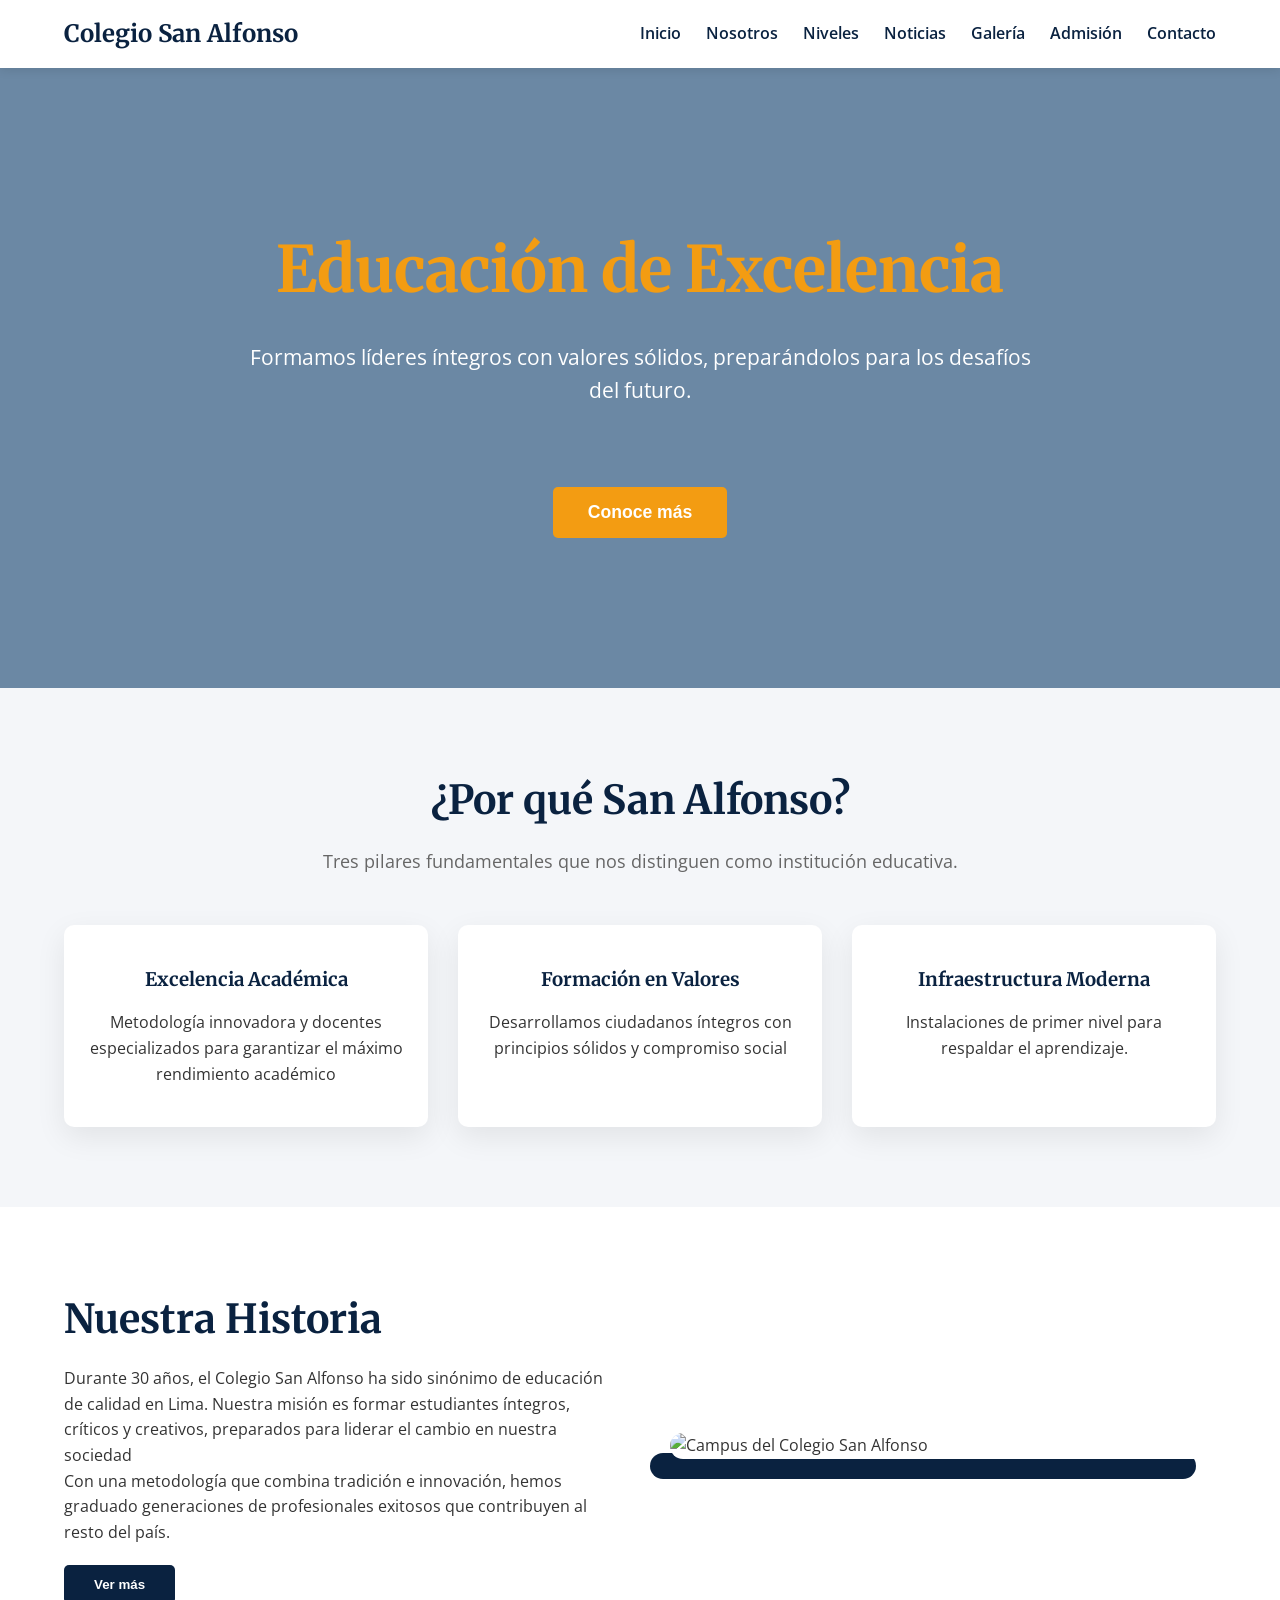
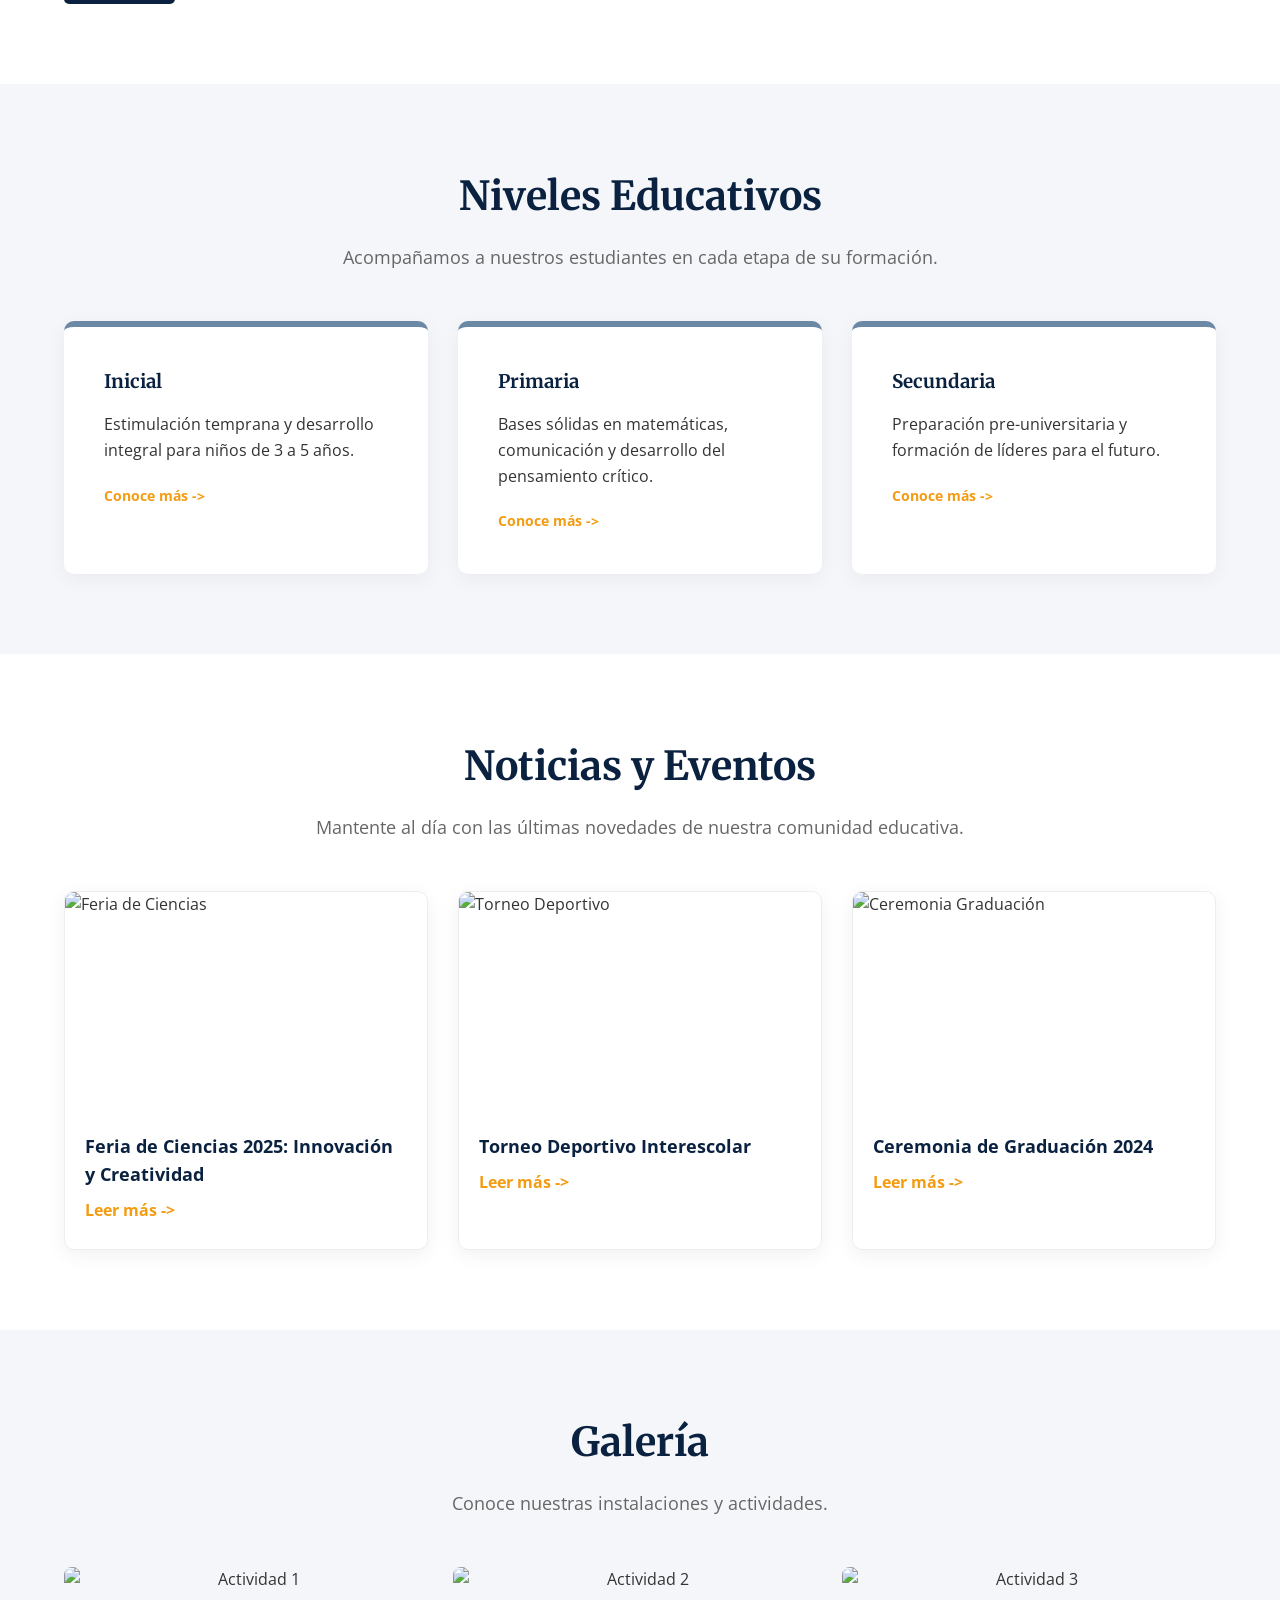
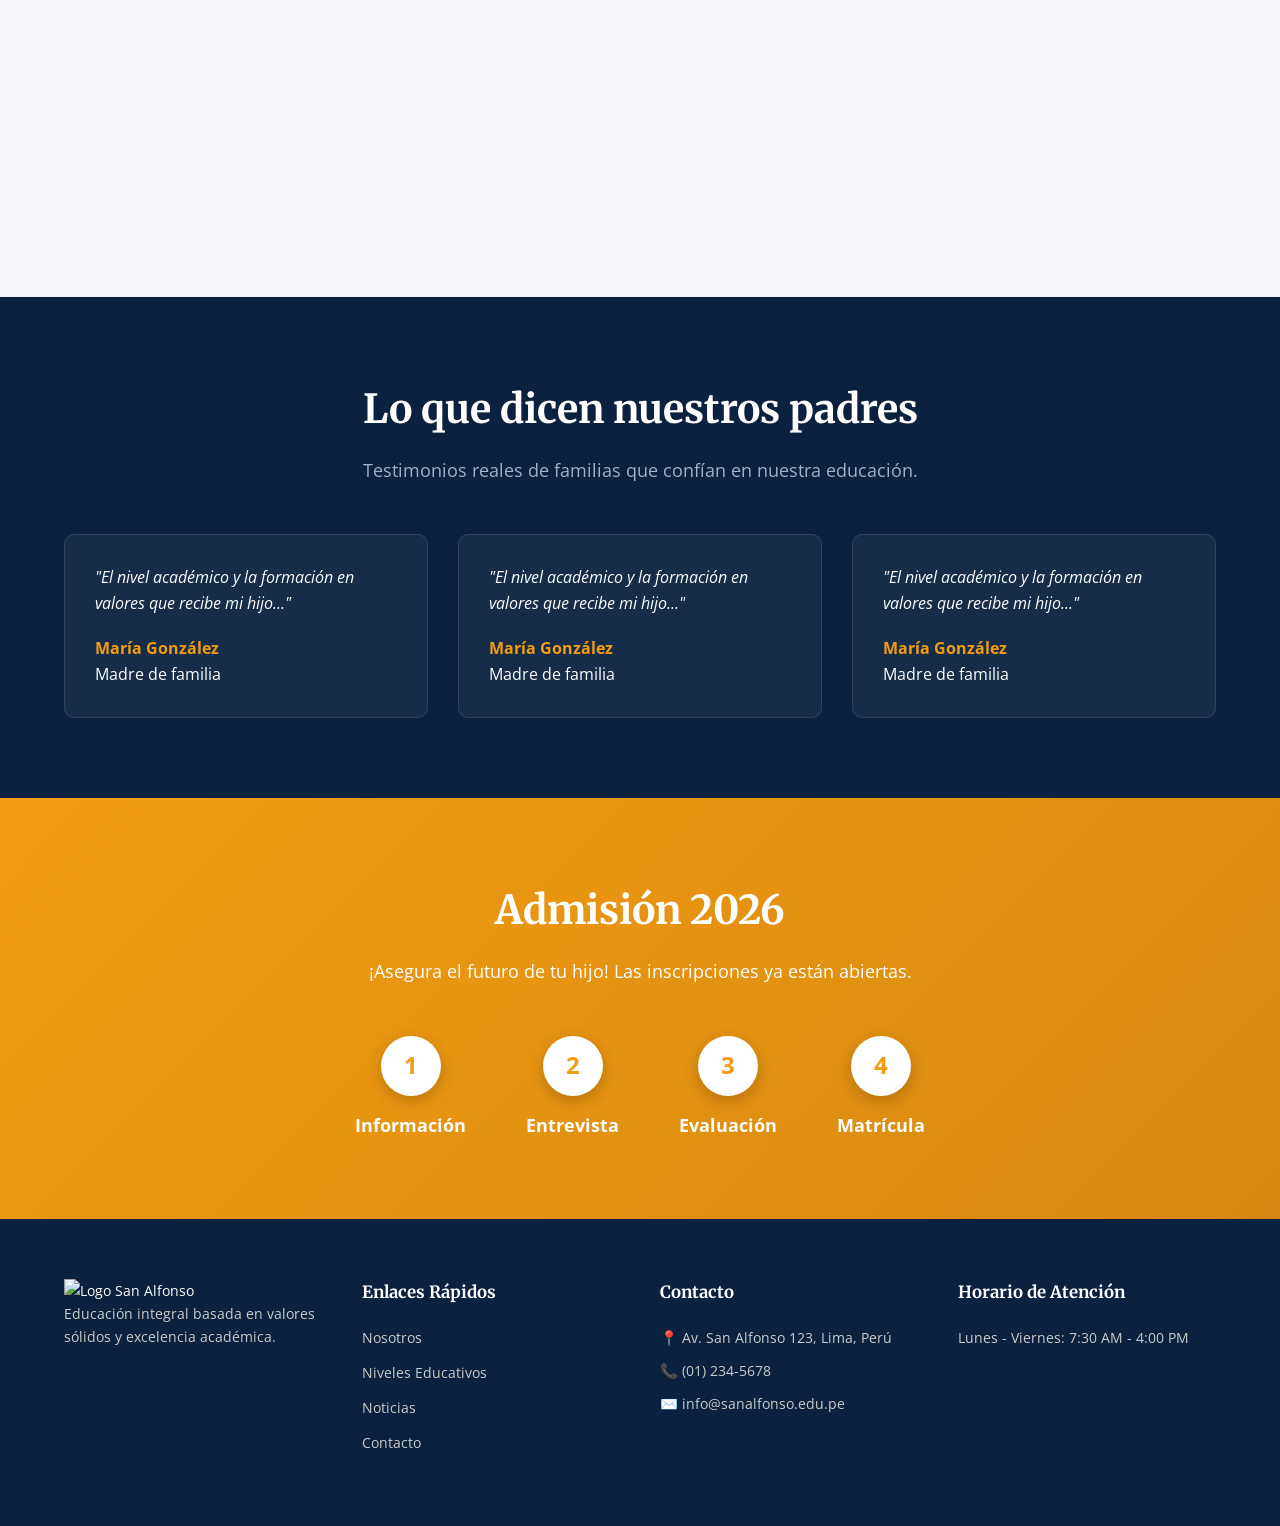
==== inicio.html @ 103e8e29 "Estilos en el inicio Se agregaron los estilos a la página principal" ====
<!DOCTYPE html>
<html lang="es">

<head>
    <meta charset="UTF-8">
    <meta name="viewport" content="width=device-width, initial-scale=1.0">
    <title>Colegio San Alfonso</title>
    <link rel="stylesheet" href="css/style.css">
    <link rel="stylesheet" href="inicio.css">
</head>

<body>

    <div id="header-container"></div>

    <main>

        <section id="inicio">
            <h1>Educación de Excelencia</h1>
            <p>Formamos líderes íntegros con valores sólidos, preparándolos para los desafíos del futuro.</p>
            <button>Conoce más</button>
        </section>

        <section id="por-que">
            <h2>¿Por qué San Alfonso?</h2>
            <p>Tres pilares fundamentales que nos distinguen como institución educativa.</p>

            <div class="contenedor-pilares">
                <article>
                    <h3>Excelencia Académica</h3>
                    <p>Metodología innovadora y docentes especializados para garantizar el máximo rendimiento académico</p>
                </article>
                <article>
                    <h3>Formación en Valores</h3>
                    <p>Desarrollamos ciudadanos íntegros con principios sólidos y compromiso social</p>
                </article>
                <article>
                    <h3>Infraestructura Moderna</h3>
                    <p>Instalaciones de primer nivel para respaldar el aprendizaje.</p>
                </article>
            </div>
        </section>

        <section id="nosotros">
            <div>
                <h2>Nuestra Historia</h2>
                <p>Durante 30 años, el Colegio San Alfonso ha sido sinónimo de educación de calidad en Lima.
                    Nuestra misión es formar estudiantes íntegros, críticos y creativos, preparados para liderar
                    el cambio en nuestra sociedad</p>
                <p>Con una metodología que combina tradición e innovación, hemos graduado generaciones de profesionales
                    exitosos que contribuyen al resto del país.</p>
                <button>Ver más</button>
            </div>
            <div>
                <img src="assets/images/campus.jpg" alt="Campus del Colegio San Alfonso">
            </div>
        </section>

        <section id="niveles">
            <h2>Niveles Educativos</h2>
            <p>Acompañamos a nuestros estudiantes en cada etapa de su formación.</p>

            <div class="contenedor-niveles">
                <article>
                    <h3>Inicial</h3>
                    <p>Estimulación temprana y desarrollo integral para niños de 3 a 5 años.</p>
                    <a href="pages/niveles/inicial/inicial.html">Conoce más -></a>
                </article>
                <article>
                    <h3>Primaria</h3>
                    <p>Bases sólidas en matemáticas, comunicación y desarrollo del pensamiento crítico.</p>
                    <a href="pages/niveles/primaria/primaria.html">Conoce más -></a>
                </article>
                <article>
                    <h3>Secundaria</h3>
                    <p>Preparación pre-universitaria y formación de líderes para el futuro.</p>
                    <a href="pages/niveles/secundaria/secundaria.html">Conoce más -></a>
                </article>
            </div>
        </section>

        <section id="noticias">
            <h2>Noticias y Eventos</h2>
            <p>Mantente al día con las últimas novedades de nuestra comunidad educativa.</p>

            <div class="contenedor-noticias">
                <article>
                    <img src="assets/images/noticia1.jpg" alt="Feria de Ciencias">
                    <h3>Feria de Ciencias 2025: Innovación y Creatividad</h3>
                    <a href="#">Leer más -></a>
                </article>
                <article>
                    <img src="assets/images/noticia2.jpg" alt="Torneo Deportivo">
                    <h3>Torneo Deportivo Interescolar</h3>
                    <a href="#">Leer más -></a>
                </article>
                <article>
                    <img src="assets/images/noticia3.jpg" alt="Ceremonia Graduación">
                    <h3>Ceremonia de Graduación 2024</h3>
                    <a href="#">Leer más -></a>
                </article>
            </div>
        </section>

        <section id="galeria">
            <h2>Galería</h2>
            <p>Conoce nuestras instalaciones y actividades.</p>
            <div class="grid-galeria">
                <img src="assets/images/galeria1.jpg" alt="Actividad 1">
                <img src="assets/images/galeria2.jpg" alt="Actividad 2">
                <img src="assets/images/galeria3.jpg" alt="Actividad 3">
            </div>
        </section>

        <section id="testimonios">
            <h2>Lo que dicen nuestros padres</h2>
            <p>Testimonios reales de familias que confían en nuestra educación.</p>

            <div class="contenedor-testimonios">
                <article>
                    <p>"El nivel académico y la formación en valores que recibe mi hijo..."</p>
                    <h4>María González</h4>
                    <span>Madre de familia</span>
                </article>
                <article>
                    <p>"El nivel académico y la formación en valores que recibe mi hijo..."</p>
                    <h4>María González</h4>
                    <span>Madre de familia</span>
                </article>
                <article>
                    <p>"El nivel académico y la formación en valores que recibe mi hijo..."</p>
                    <h4>María González</h4>
                    <span>Madre de familia</span>
                </article>
            </div>
        </section>

        <section id="admision">
            <h2>Admisión 2026</h2>
            <p>¡Asegura el futuro de tu hijo! Las inscripciones ya están abiertas.</p>
            <ol>
                <li>Información</li>
                <li>Entrevista</li>
                <li>Evaluación</li>
                <li>Matrícula</li>
            </ol>
        </section>

    </main>

    <div id="footer-container"></div>

    <script src="js/header-footer.js"></script>

</body>

</html>
---- css/style.css ----
@import url('https://fonts.googleapis.com/css2?family=Merriweather:wght@700&family=Open+Sans:wght@400;600&display=swap');
/*variables*/
:root {
    --primary-blue: #0A2240;
    --hero-blue: #6B88A4;
    --accent-gold: #F39C12;
    --bg-light: #F4F6F9;
    --text-dark: #333333;
    --text-light: #FFFFFF;
    
    --font-heading: 'Merriweather', serif; 
    --font-body: 'Open Sans', sans-serif;
}
* {
    margin: 0;
    padding: 0;
    box-sizing: border-box;
}

body {
    font-family: var(--font-body);
    color: var(--text-dark);
    background-color: var(--bg-light);
    line-height: 1.6;
}

a {
    text-decoration: none;
    color: inherit;
}

ul {
    list-style: none;
}

img {
    max-width: 100%;
    height: auto;
    display: block;
}

/*Header*/
header {
    background: var(--text-light);
    box-shadow: 0 2px 10px rgba(0,0,0,0.1);
    position: sticky;
    top: 0;
    z-index: 1000;
    display: flex;
    justify-content: space-between;
    align-items: center;
    padding: 15px 5%;
}

header strong {
    font-size: 1.5rem;
    color: var(--primary-blue);
    font-family: var(--font-heading);
}

nav ul {
    display: flex;
    gap: 25px;
    align-items: center;
}

nav a {
    font-weight: 600;
    color: var(--primary-blue);
    transition: color 0.3s ease;
}

nav a:hover {
    color: var(--accent-gold);
}

/*Menú niveles*/
nav li {
    position: relative;
}

#submenu-niveles {
    position: absolute;
    top: 100%;
    left: 0;
    background: var(--text-light);
    box-shadow: 0 5px 15px rgba(0,0,0,0.1);
    min-width: 160px;
    border-radius: 5px;
    padding: 10px 0;
    margin-top: 10px;
    flex-direction: column;
    gap: 0;
}

#submenu-niveles a {
    padding: 10px 20px;
    display: block;
    font-weight: 400;
}

#submenu-niveles a:hover {
    background-color: var(--bg-light);
    color: var(--accent-gold);
}

/*Footer*/
footer {
    background-color: var(--primary-blue);
    color: var(--text-light);
    padding: 60px 5%;
    display: grid;
    grid-template-columns: repeat(auto-fit, minmax(200px, 1fr));
    gap: 40px;
    font-size: 0.9rem;
}

footer h3 {
    font-family: var(--font-heading);
    margin-bottom: 20px;
    color: var(--text-light);
}

footer ul li {
    margin-bottom: 12px;
}

footer a {
    color: #ccc;
    transition: color 0.3s;
}

footer a:hover {
    color: var(--accent-gold);
}

footer p {
    color: #ccc;
    margin-bottom: 10px;
}
---- inicio.css ----
/*Estilos generales*/
section {
    padding: 80px 5%;
    text-align: center;
}

section h2 {
    font-family: var(--font-heading);
    color: var(--primary-blue);
    font-size: 2.5rem;
    margin-bottom: 15px;
}

section > p {
    font-size: 1.1rem;
    color: #666;
    margin-bottom: 50px;
    max-width: 800px;
    margin-left: auto;
    margin-right: auto;
}

/*Inicio*/
#inicio {
    background-color: var(--hero-blue);
    color: var(--text-light);
    padding: 150px 5%;
}

#inicio h1 {
    font-family: var(--font-heading);
    font-size: 4rem;
    color: var(--accent-gold);
    margin-bottom: 20px;
}

#inicio p {
    color: var(--text-light);
    font-size: 1.3rem;
}

#inicio button {
    background-color: var(--accent-gold);
    color: var(--text-light);
    border: none;
    padding: 15px 35px;
    font-size: 1.1rem;
    border-radius: 5px;
    cursor: pointer;
    font-weight: bold;
    margin-top: 30px;
    transition: background 0.3s, transform 0.2s;
}

#inicio button:hover {
    background-color: #d68910;
    transform: translateY(-2px);
}

/*Pilares*/
.contenedor-pilares {
    display: grid;
    grid-template-columns: repeat(auto-fit, minmax(280px, 1fr));
    gap: 30px;
}

.contenedor-pilares article {
    background: var(--text-light);
    padding: 40px 20px;
    border-radius: 10px;
    box-shadow: 0 10px 30px rgba(0,0,0,0.08);
}

.contenedor-pilares h3 {
    color: var(--primary-blue);
    margin-bottom: 15px;
    font-family: var(--font-heading);
}

/*Nosotros*/
#nosotros {
    display: grid;
    grid-template-columns: 1fr 1fr;
    gap: 60px;
    align-items: center;
    text-align: left;
    background-color: var(--text-light);
}

#nosotros h2 {
    text-align: left;
}

#nosotros button {
    background-color: var(--primary-blue);
    color: var(--text-light);
    border: none;
    padding: 12px 30px;
    border-radius: 5px;
    margin-top: 20px;
    cursor: pointer;
    font-weight: bold;
}


#nosotros img {
    border-radius: 20px;
    box-shadow: -20px 20px 0 var(--primary-blue);
}

/*Niveles educativos*/
.contenedor-niveles {
    display: grid;
    grid-template-columns: repeat(auto-fit, minmax(280px, 1fr));
    gap: 30px;
}

.contenedor-niveles article {
    background: var(--text-light);
    padding: 40px;
    border-radius: 10px;
    box-shadow: 0 5px 20px rgba(0,0,0,0.05);
    text-align: left;
    border-top: 6px solid var(--hero-blue);
}

.contenedor-niveles h3 {
    margin-bottom: 15px;
    color: var(--primary-blue);
    font-family: var(--font-heading);
}

.contenedor-niveles a {
    display: inline-block;
    margin-top: 20px;
    color: var(--accent-gold);
    font-weight: bold;
    font-size: 0.9rem;
}

/*Noticias*/
#noticias {
    background-color: var(--text-light);
}

.contenedor-noticias {
    display: grid;
    grid-template-columns: repeat(auto-fit, minmax(300px, 1fr));
    gap: 30px;
    text-align: left;
}

.contenedor-noticias article {
    border-radius: 10px;
    overflow: hidden;
    box-shadow: 0 5px 20px rgba(0,0,0,0.06);
    background: var(--text-light);
    border: 1px solid #eee;
}

.contenedor-noticias img {
    width: 100%;
    height: 220px;
    object-fit: cover;
}

.contenedor-noticias h3 {
    padding: 20px 20px 10px;
    color: var(--primary-blue);
    font-size: 1.1rem;
}

.contenedor-noticias a {
    padding: 0 20px 25px;
    display: inline-block;
    color: var(--accent-gold);
    font-weight: bold;
}

/*Galería*/
.grid-galeria {
    display: grid;
    grid-template-columns: repeat(3, 1fr);
    gap: 15px;
}

.grid-galeria img {
    width: 100%;
    height: 250px;
    object-fit: cover;
    border-radius: 8px;
    transition: transform 0.3s;
}

.grid-galeria img:hover {
    transform: scale(1.02);
}

/*Testimonios*/
#testimonios {
    background-color: var(--primary-blue);
    color: var(--text-light);
}

#testimonios h2 {
    color: var(--text-light);
}

#testimonios > p {
    color: #A0B2C6;
}

.contenedor-testimonios {
    display: grid;
    grid-template-columns: repeat(auto-fit, minmax(300px, 1fr));
    gap: 30px;
}

.contenedor-testimonios article {
    background: rgba(255, 255, 255, 0.05);
    padding: 30px;
    border-radius: 10px;
    text-align: left;
    border: 1px solid rgba(255,255,255,0.1);
}

.contenedor-testimonios p {
    color: #fff;
    font-style: italic;
    margin-bottom: 20px;
}

.contenedor-testimonios h4 {
    color: var(--accent-gold);
}

/*Sección Admisión*/
#admision {
    background: linear-gradient(135deg, #F39C12, #D68910);
    color: var(--text-light);
}

#admision h2 {
    color: var(--text-light);
}

#admision > p {
    color: #fff;
}

#admision ol {
    display: flex;
    justify-content: center;
    gap: 60px;
    margin-top: 50px;
    padding: 0;
}

#admision li {
    display: flex;
    flex-direction: column;
    align-items: center;
    font-weight: bold;
    font-size: 1.1rem;
}

/* Círculos numerados automáticos */
#admision {
    counter-reset: paso;
}

#admision li::before {
    counter-increment: paso;
    content: counter(paso);
    background: var(--text-light);
    color: var(--accent-gold);
    width: 60px;
    height: 60px;
    border-radius: 50%;
    display: flex;
    justify-content: center;
    align-items: center;
    font-size: 1.5rem;
    margin-bottom: 15px;
    box-shadow: 0 5px 15px rgba(0,0,0,0.2);
}

/* Responsive básico de momento */
@media (max-width: 768px) {
    #nosotros {
        grid-template-columns: 1fr;
        text-align: center;
    }
    #nosotros h2 {
        text-align: center;
    }
    #nosotros img {
        box-shadow: none;
        margin-top: 30px;
    }
    #admision ol {
        flex-direction: column;
        gap: 30px;
    }
    .grid-galeria {
        grid-template-columns: 1fr;
    }
    nav ul {
        display: none; /* futuro menú de cel */
    }
}
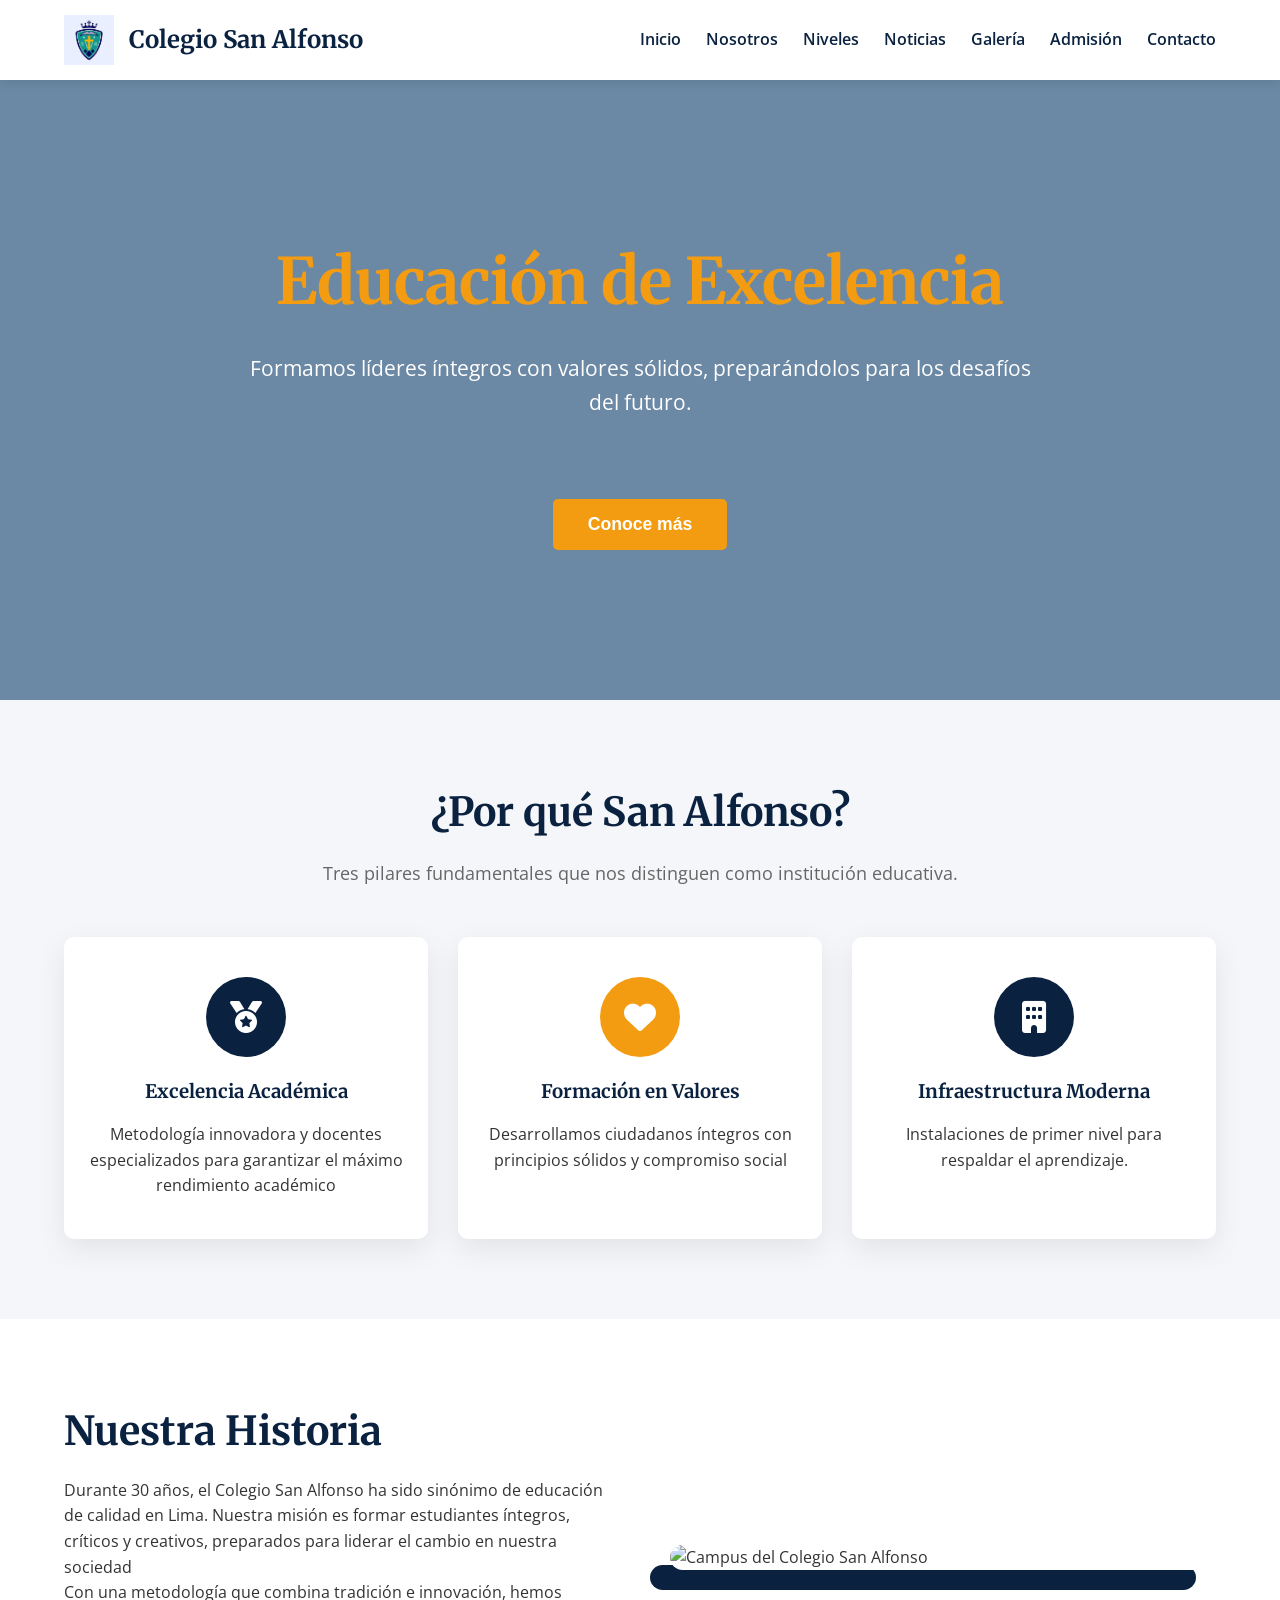
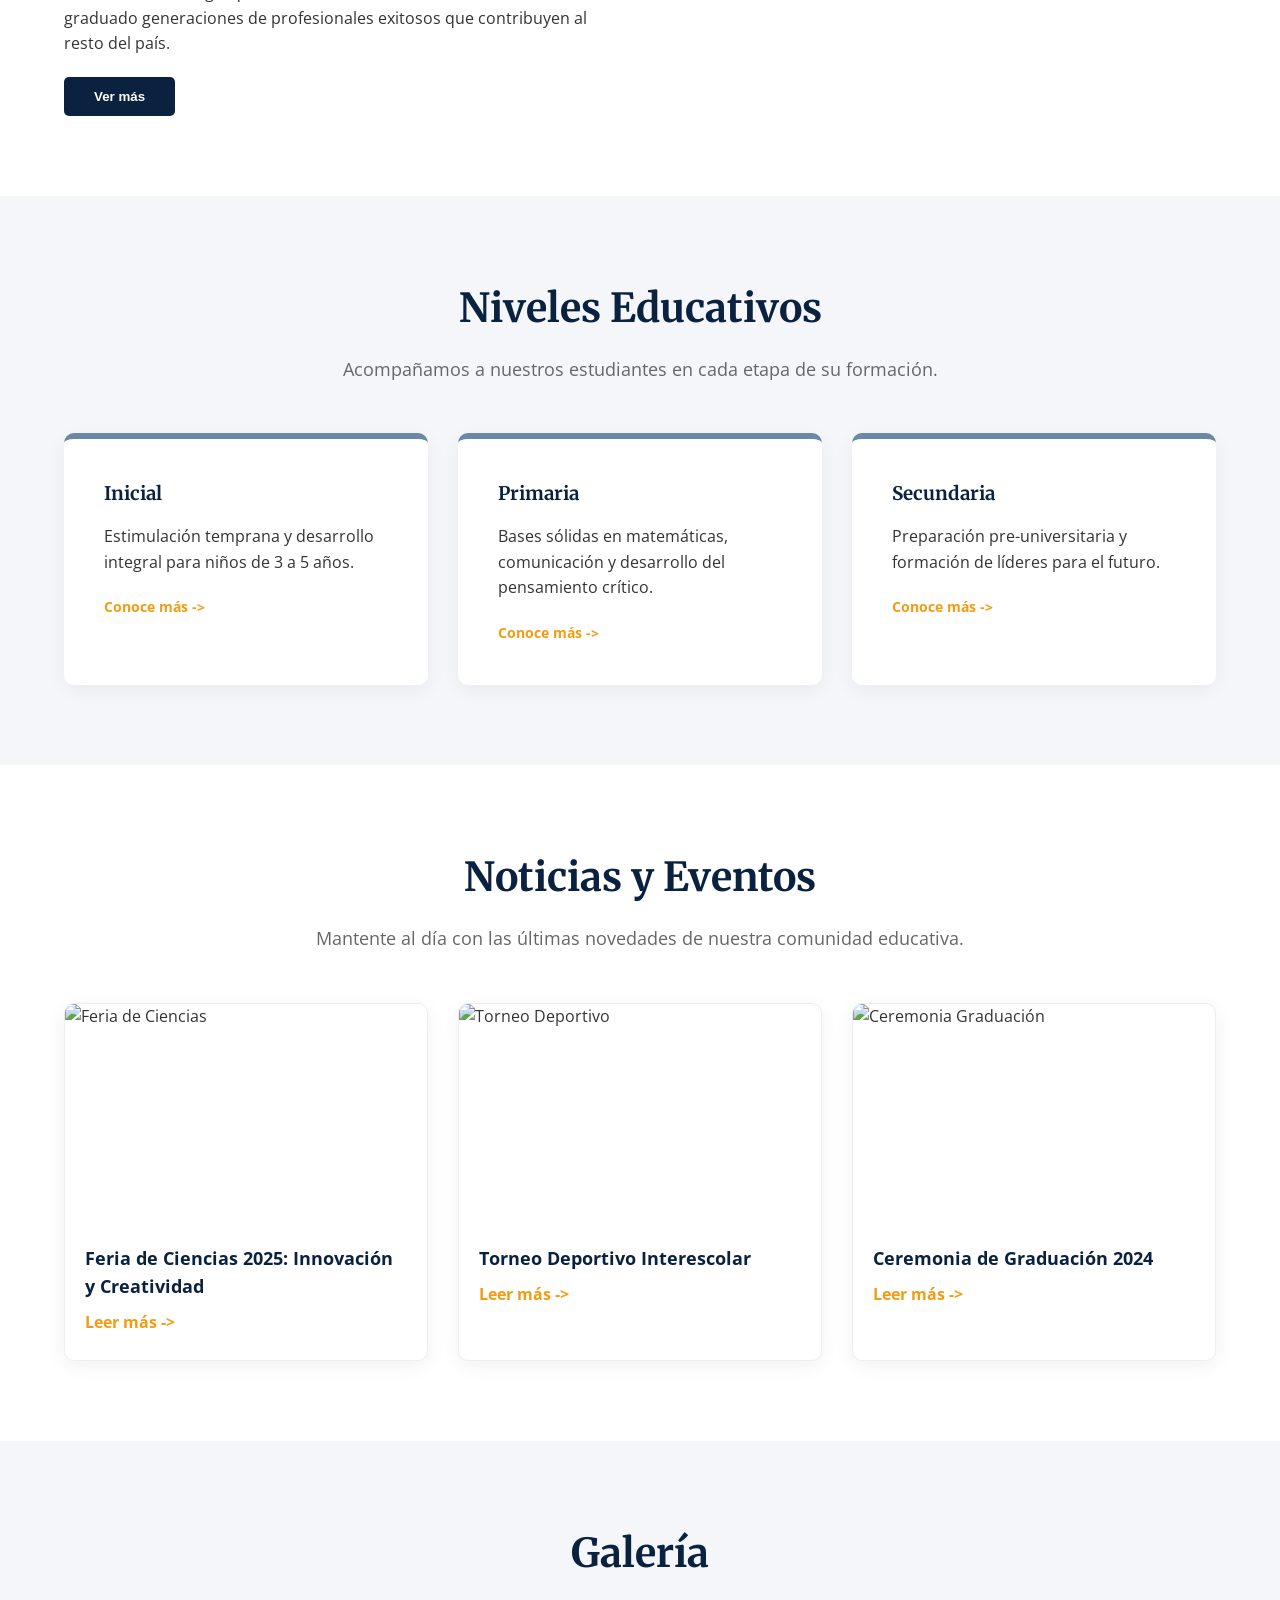
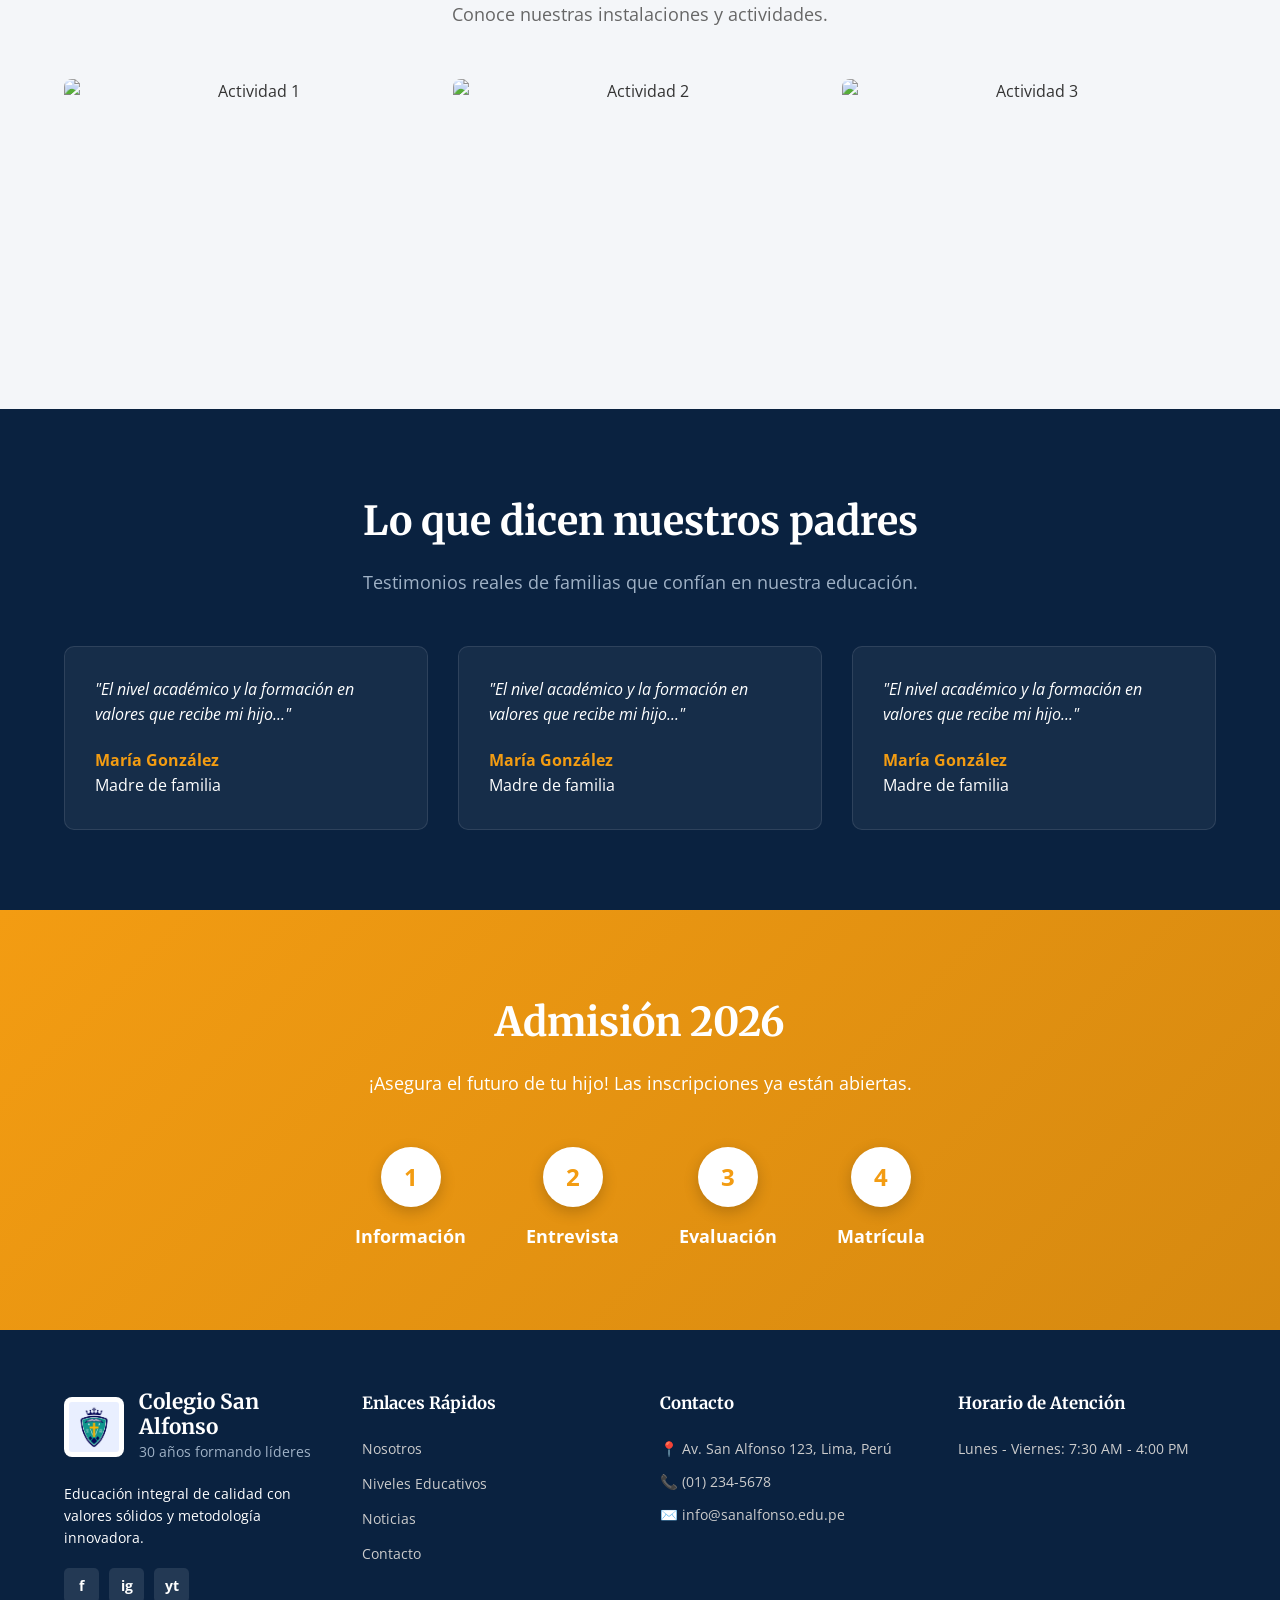
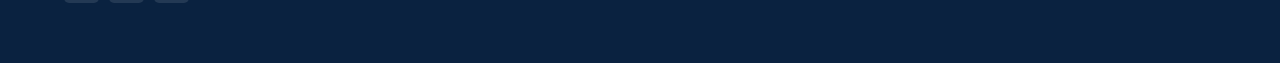
==== commit 2125f7a8: "Iconos en Inicio - Se agregó la librería de íconos "Font Awesome". - Se actualizó tanto el CSS como " ====
--- a/inicio.html
+++ b/inicio.html
@@ -7,6 +7,7 @@
     <title>Colegio San Alfonso</title>
     <link rel="stylesheet" href="css/style.css">
     <link rel="stylesheet" href="inicio.css">
+    <link rel="stylesheet" href="https://cdnjs.cloudflare.com/ajax/libs/font-awesome/6.4.0/css/all.min.css">
 </head>
 
 <body>
@@ -27,14 +28,23 @@
 
             <div class="contenedor-pilares">
                 <article>
+                    <div class="icono-pilar pilar-azul">
+                        <i class="fa-solid fa-medal"></i>
+                    </div>
                     <h3>Excelencia Académica</h3>
                     <p>Metodología innovadora y docentes especializados para garantizar el máximo rendimiento académico</p>
                 </article>
                 <article>
+                    <div class="icono-pilar pilar-dorado">
+                        <i class="fa-solid fa-heart"></i>
+                    </div>
                     <h3>Formación en Valores</h3>
                     <p>Desarrollamos ciudadanos íntegros con principios sólidos y compromiso social</p>
                 </article>
                 <article>
+                    <div class="icono-pilar pilar-azul">
+                        <i class="fa-solid fa-building"></i>
+                    </div>
                     <h3>Infraestructura Moderna</h3>
                     <p>Instalaciones de primer nivel para respaldar el aprendizaje.</p>
                 </article>
--- a/css/style.css
+++ b/css/style.css
@@ -40,6 +40,18 @@
 }
 
 /*Header*/
+
+.logo-container{
+    display: flex;
+    align-items: center;
+    gap: 15px;
+}
+
+.logo-header{
+    height: 50px;
+    width: auto;
+}
+
 header {
     background: var(--text-light);
     box-shadow: 0 2px 10px rgba(0,0,0,0.1);
@@ -137,4 +149,67 @@
 footer p {
     color: #ccc;
     margin-bottom: 10px;
+}
+
+.footer-brand{
+    display: flex;
+    align-items: center;
+    gap: 15px;
+    margin-bottom: 20px;
+}
+
+.logo-footer{
+    height: 60px;
+    width: auto;
+    border-radius: 8px;
+    background-color: white;
+    padding: 5px;
+}
+
+.footer-titulos{
+    display: flex;
+    flex-direction: column;
+}
+
+.footer-titulos strong {
+    font-size: 1.3rem;
+    font-family: var(--font-heading);
+    color: var(--text-light);
+    line-height: 1.2;
+}
+
+.footer-titulos span {
+    font-size: 0.9rem;
+    color: #A0B2C6;
+}
+
+
+.footer-descripcion {
+    color: #fff;
+    line-height: 1.5;
+    margin-bottom: 20px;
+}
+
+
+.footer-sociales {
+    display: flex;
+    gap: 10px;
+}
+
+.footer-sociales a {
+    display: inline-flex;
+    justify-content: center;
+    align-items: center;
+    width: 35px;
+    height: 35px;
+    background-color: rgba(255, 255, 255, 0.1); 
+    border-radius: 5px;
+    color: white;
+    text-decoration: none;
+    font-weight: bold;
+    transition: background 0.3s;
+}
+
+.footer-sociales a:hover {
+    background-color: var(--hero-blue);
 }
--- a/inicio.css
+++ b/inicio.css
@@ -58,6 +58,27 @@
 }
 
 /*Pilares*/
+
+.icono-pilar {
+    width: 80px;
+    height: 80px;
+    border-radius: 50%; 
+    display: flex;
+    justify-content: center;
+    align-items: center;
+    margin: 0 auto 20px;
+    font-size: 2rem;
+    color: var(--text-light);
+}
+
+.pilar-azul {
+    background-color: var(--primary-blue);
+}
+
+.pilar-dorado {
+    background-color: var(--accent-gold);
+}
+
 .contenedor-pilares {
     display: grid;
     grid-template-columns: repeat(auto-fit, minmax(280px, 1fr));
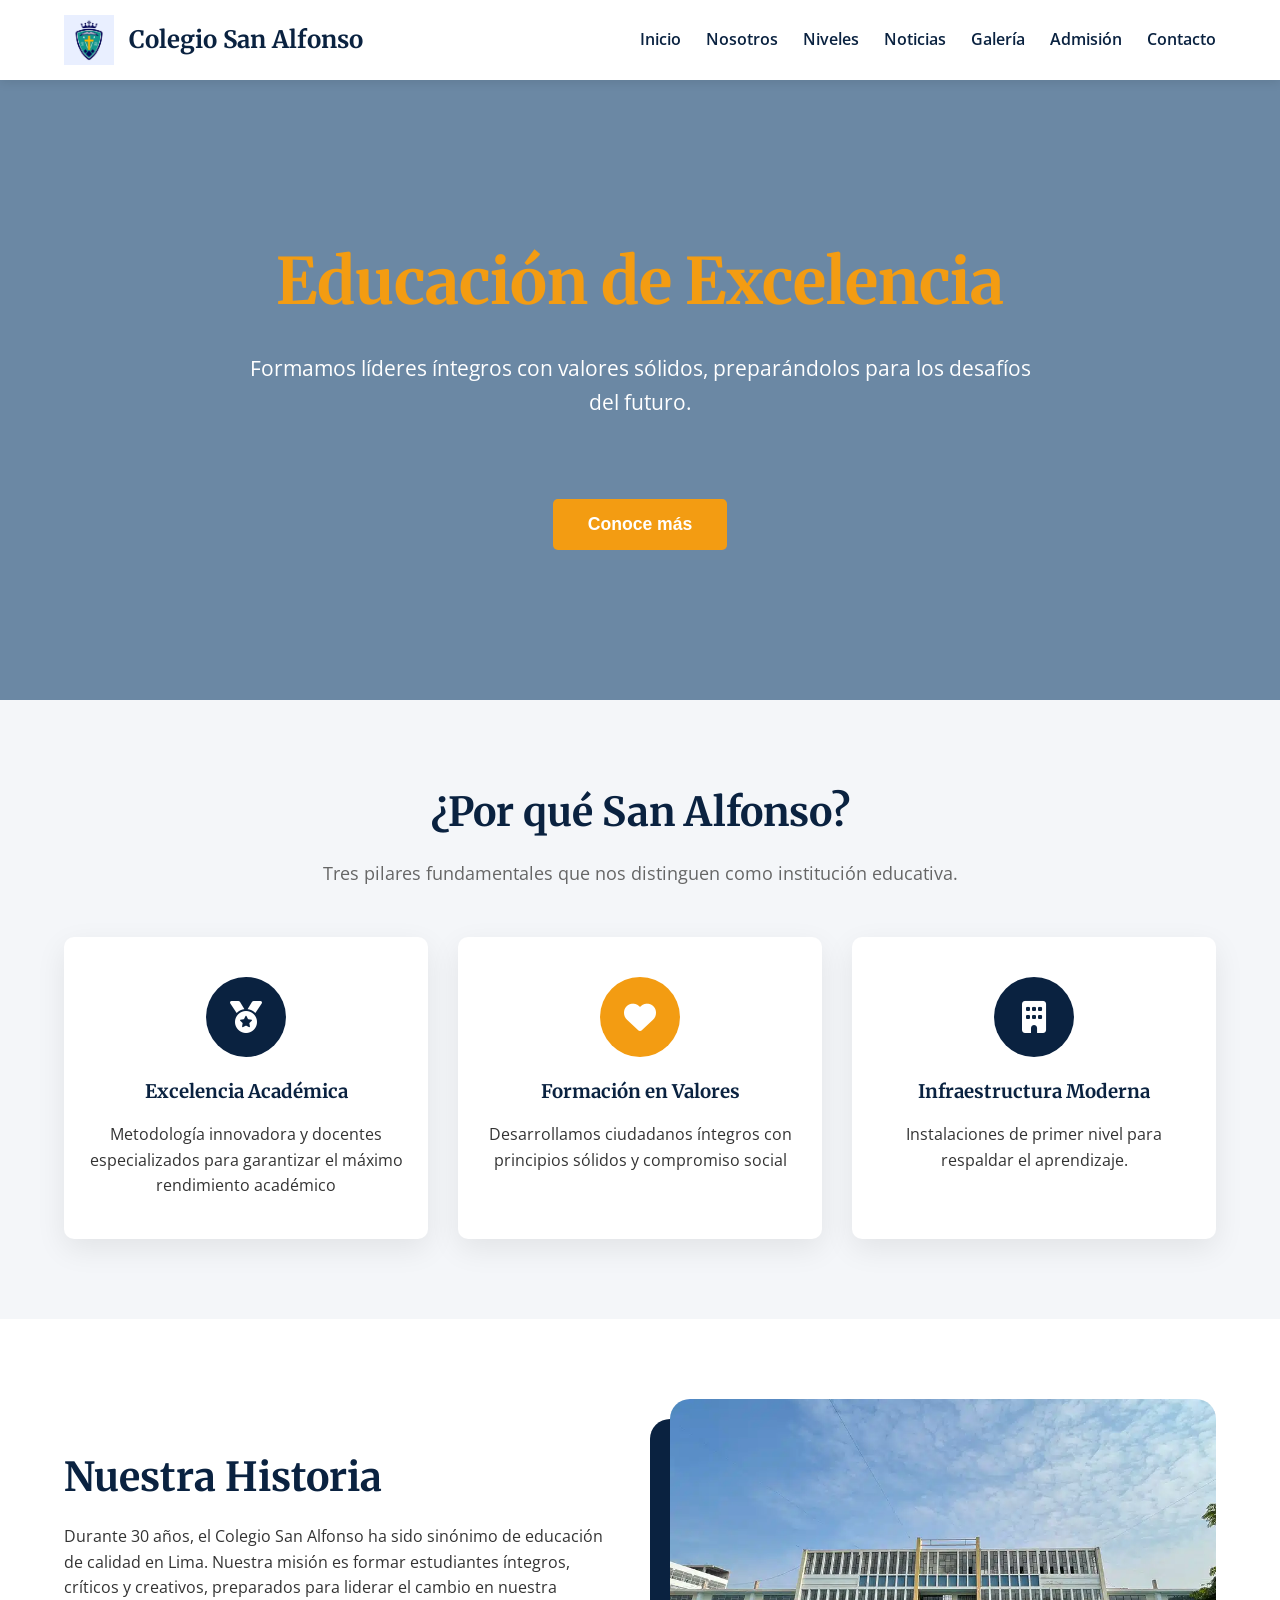
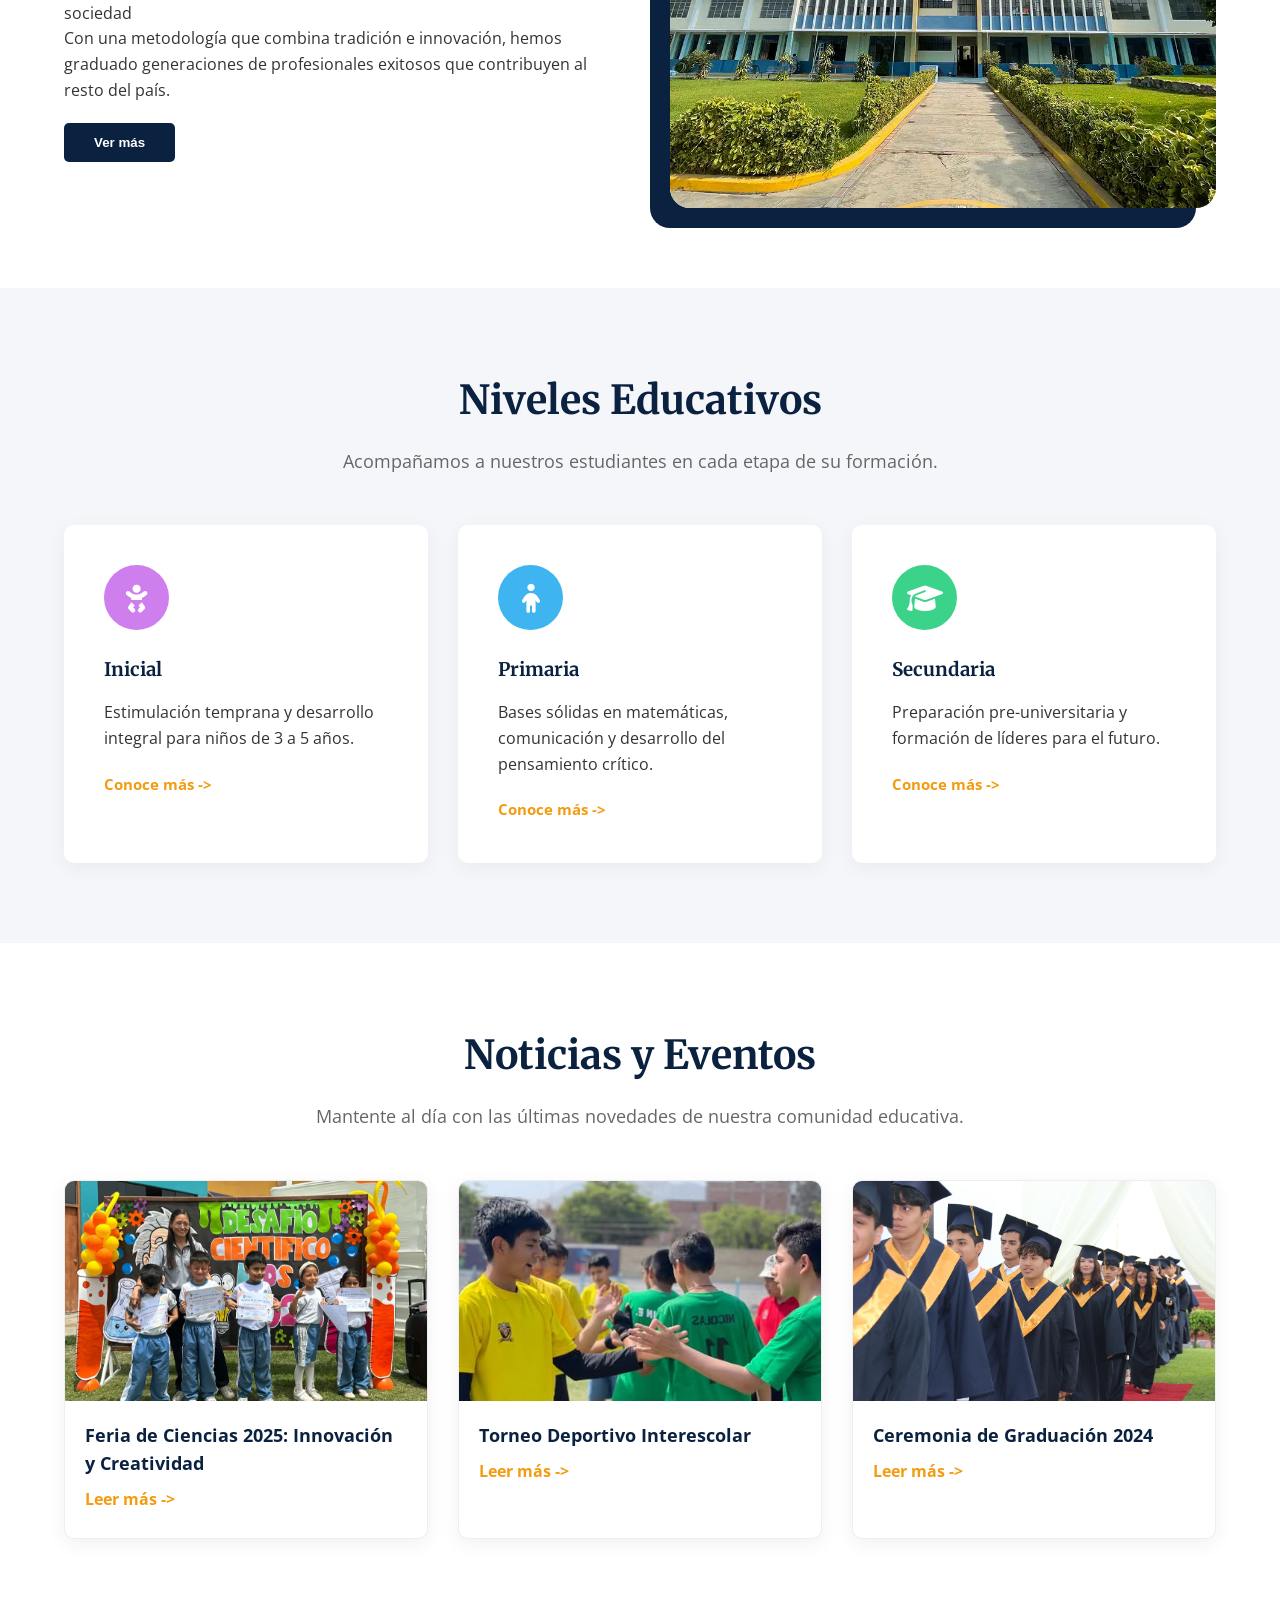
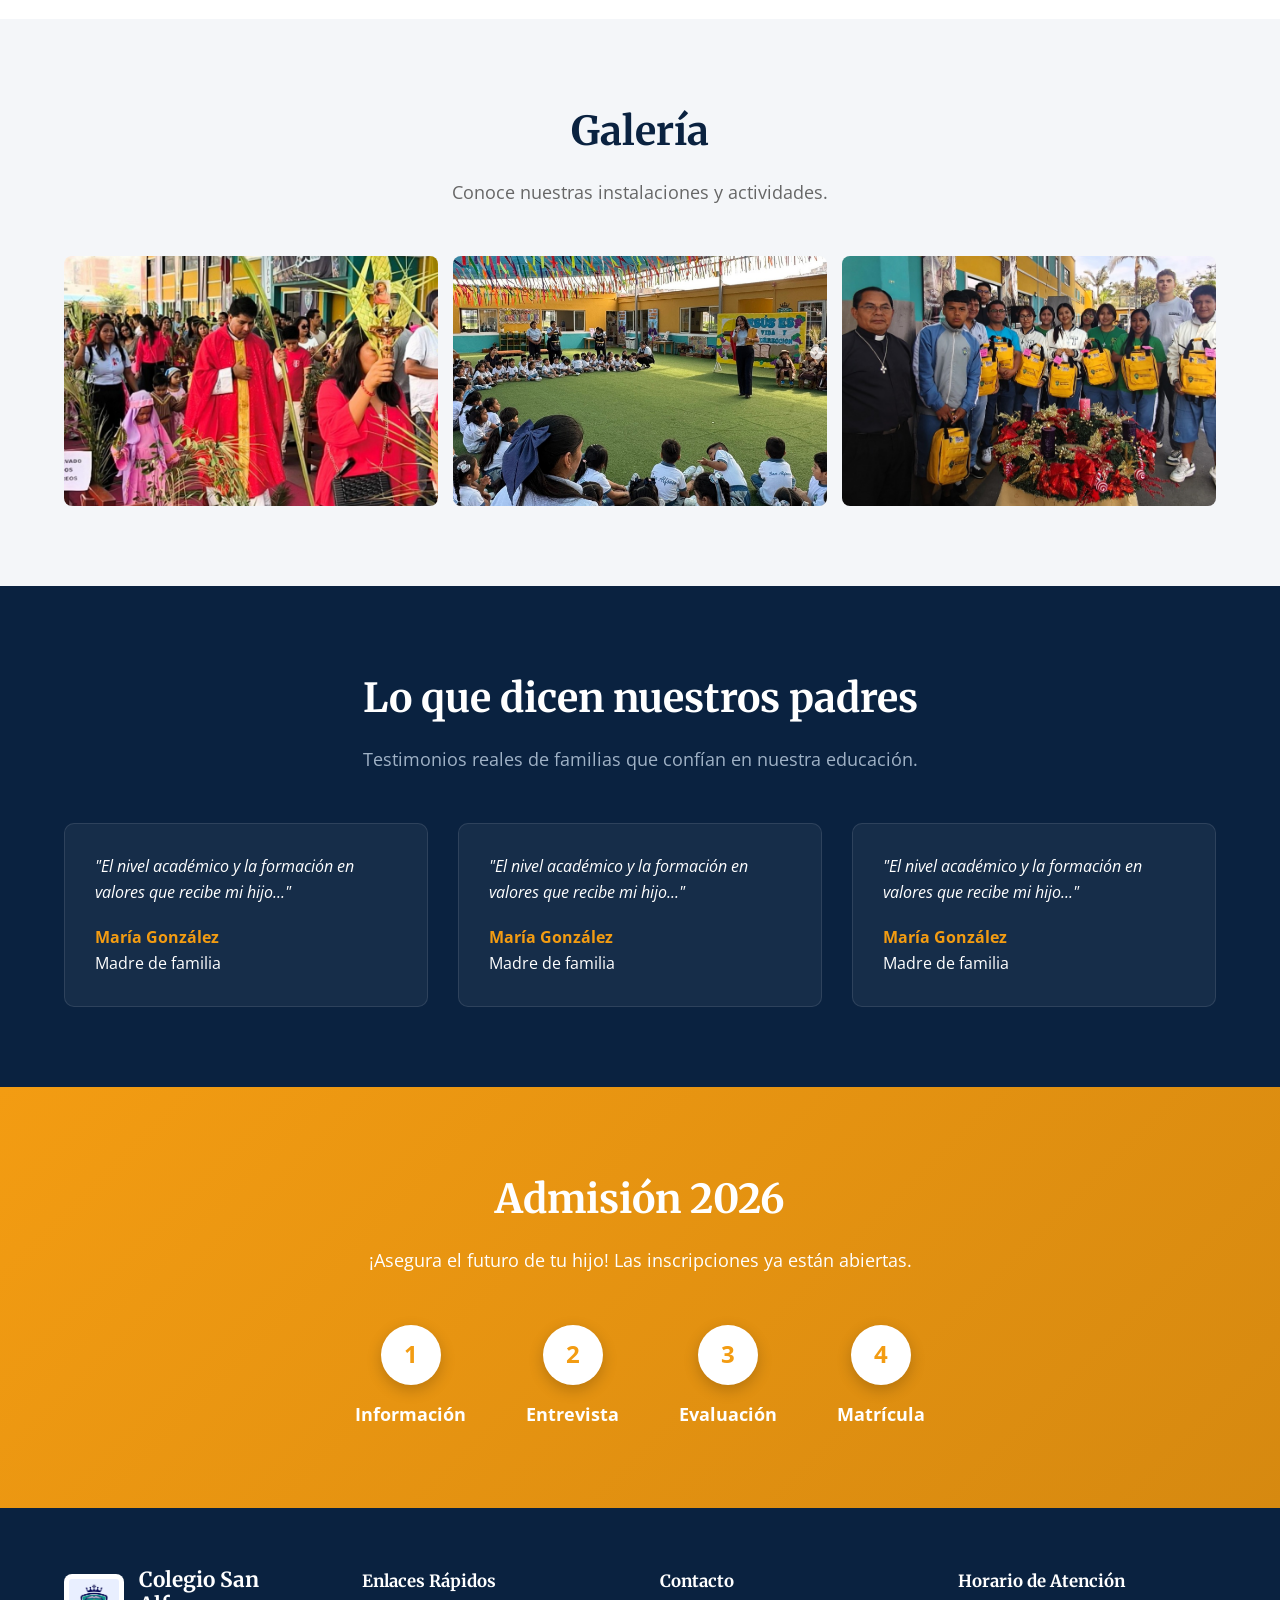
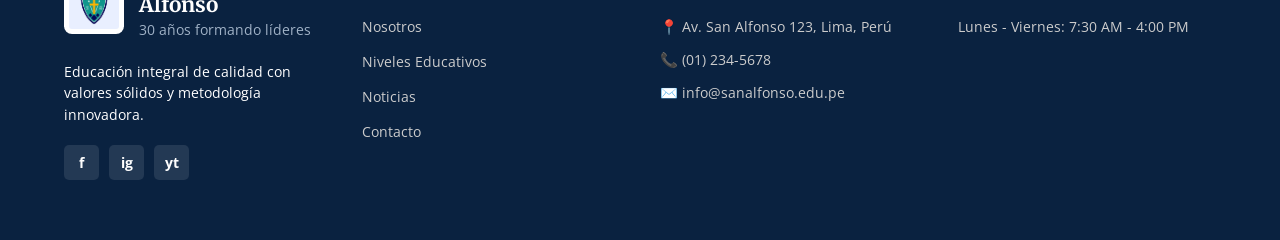
==== commit 2f7570a7: "Imágenes y los demás íconos - Se agregó los íconos restantes. - Se agregaron las imágenes que faltab" ====
--- a/inicio.html
+++ b/inicio.html
@@ -62,7 +62,7 @@
                 <button>Ver más</button>
             </div>
             <div>
-                <img src="assets/images/campus.jpg" alt="Campus del Colegio San Alfonso">
+                <img src="assets/images/campus.png" alt="Campus del Colegio San Alfonso">
             </div>
         </section>
 
@@ -72,16 +72,25 @@
 
             <div class="contenedor-niveles">
                 <article>
+                    <div class="icono-nivel nivel-inicial">
+                        <i class="fa-solid fa-baby"></i>
+                    </div>
                     <h3>Inicial</h3>
                     <p>Estimulación temprana y desarrollo integral para niños de 3 a 5 años.</p>
                     <a href="pages/niveles/inicial/inicial.html">Conoce más -></a>
                 </article>
                 <article>
+                    <div class="icono-nivel nivel-primaria">
+                        <i class="fa-solid fa-child"></i>
+                    </div>
                     <h3>Primaria</h3>
                     <p>Bases sólidas en matemáticas, comunicación y desarrollo del pensamiento crítico.</p>
                     <a href="pages/niveles/primaria/primaria.html">Conoce más -></a>
                 </article>
                 <article>
+                    <div class="icono-nivel nivel-secundaria">
+                        <i class="fa-solid fa-graduation-cap"></i>
+                    </div>
                     <h3>Secundaria</h3>
                     <p>Preparación pre-universitaria y formación de líderes para el futuro.</p>
                     <a href="pages/niveles/secundaria/secundaria.html">Conoce más -></a>
@@ -95,17 +104,17 @@
 
             <div class="contenedor-noticias">
                 <article>
-                    <img src="assets/images/noticia1.jpg" alt="Feria de Ciencias">
+                    <img src="assets/images/noticiasCiencias.png" alt="Feria de Ciencias">
                     <h3>Feria de Ciencias 2025: Innovación y Creatividad</h3>
                     <a href="#">Leer más -></a>
                 </article>
                 <article>
-                    <img src="assets/images/noticia2.jpg" alt="Torneo Deportivo">
+                    <img src="assets/images/noticiasDeporte.png" alt="Torneo Deportivo">
                     <h3>Torneo Deportivo Interescolar</h3>
                     <a href="#">Leer más -></a>
                 </article>
                 <article>
-                    <img src="assets/images/noticia3.jpg" alt="Ceremonia Graduación">
+                    <img src="assets/images/noticiasGraduación.png" alt="Ceremonia Graduación">
                     <h3>Ceremonia de Graduación 2024</h3>
                     <a href="#">Leer más -></a>
                 </article>
@@ -116,9 +125,9 @@
             <h2>Galería</h2>
             <p>Conoce nuestras instalaciones y actividades.</p>
             <div class="grid-galeria">
-                <img src="assets/images/galeria1.jpg" alt="Actividad 1">
-                <img src="assets/images/galeria2.jpg" alt="Actividad 2">
-                <img src="assets/images/galeria3.jpg" alt="Actividad 3">
+                <img src="assets/images/galeria1.png" alt="Actividad 1">
+                <img src="assets/images/galeria2.png" alt="Actividad 2">
+                <img src="assets/images/galeria3.png" alt="Actividad 3">
             </div>
         </section>
 
--- a/inicio.css
+++ b/inicio.css
@@ -142,7 +142,6 @@
     border-radius: 10px;
     box-shadow: 0 5px 20px rgba(0,0,0,0.05);
     text-align: left;
-    border-top: 6px solid var(--hero-blue);
 }
 
 .contenedor-niveles h3 {
@@ -152,11 +151,38 @@
 }
 
 .contenedor-niveles a {
-    display: inline-block;
+    display: inline-flex;
+    align-items: center;
+    gap: 8px;
     margin-top: 20px;
     color: var(--accent-gold);
     font-weight: bold;
-    font-size: 0.9rem;
+    font-size: 0.95rem;
+}
+
+.icono-nivel {
+    width: 65px;
+    height: 65px;
+    border-radius: 50%;
+    display: flex;
+    justify-content: center;
+    align-items: center;
+    margin-bottom: 25px;
+    font-size: 1.8rem;
+    color: var(--text-light);
+}
+
+
+.nivel-inicial {
+    background-color: #ce7eed;
+}
+
+.nivel-primaria {
+    background-color: #3eb4f0;
+}
+
+.nivel-secundaria {
+    background-color: #3bd389;
 }
 
 /*Noticias*/
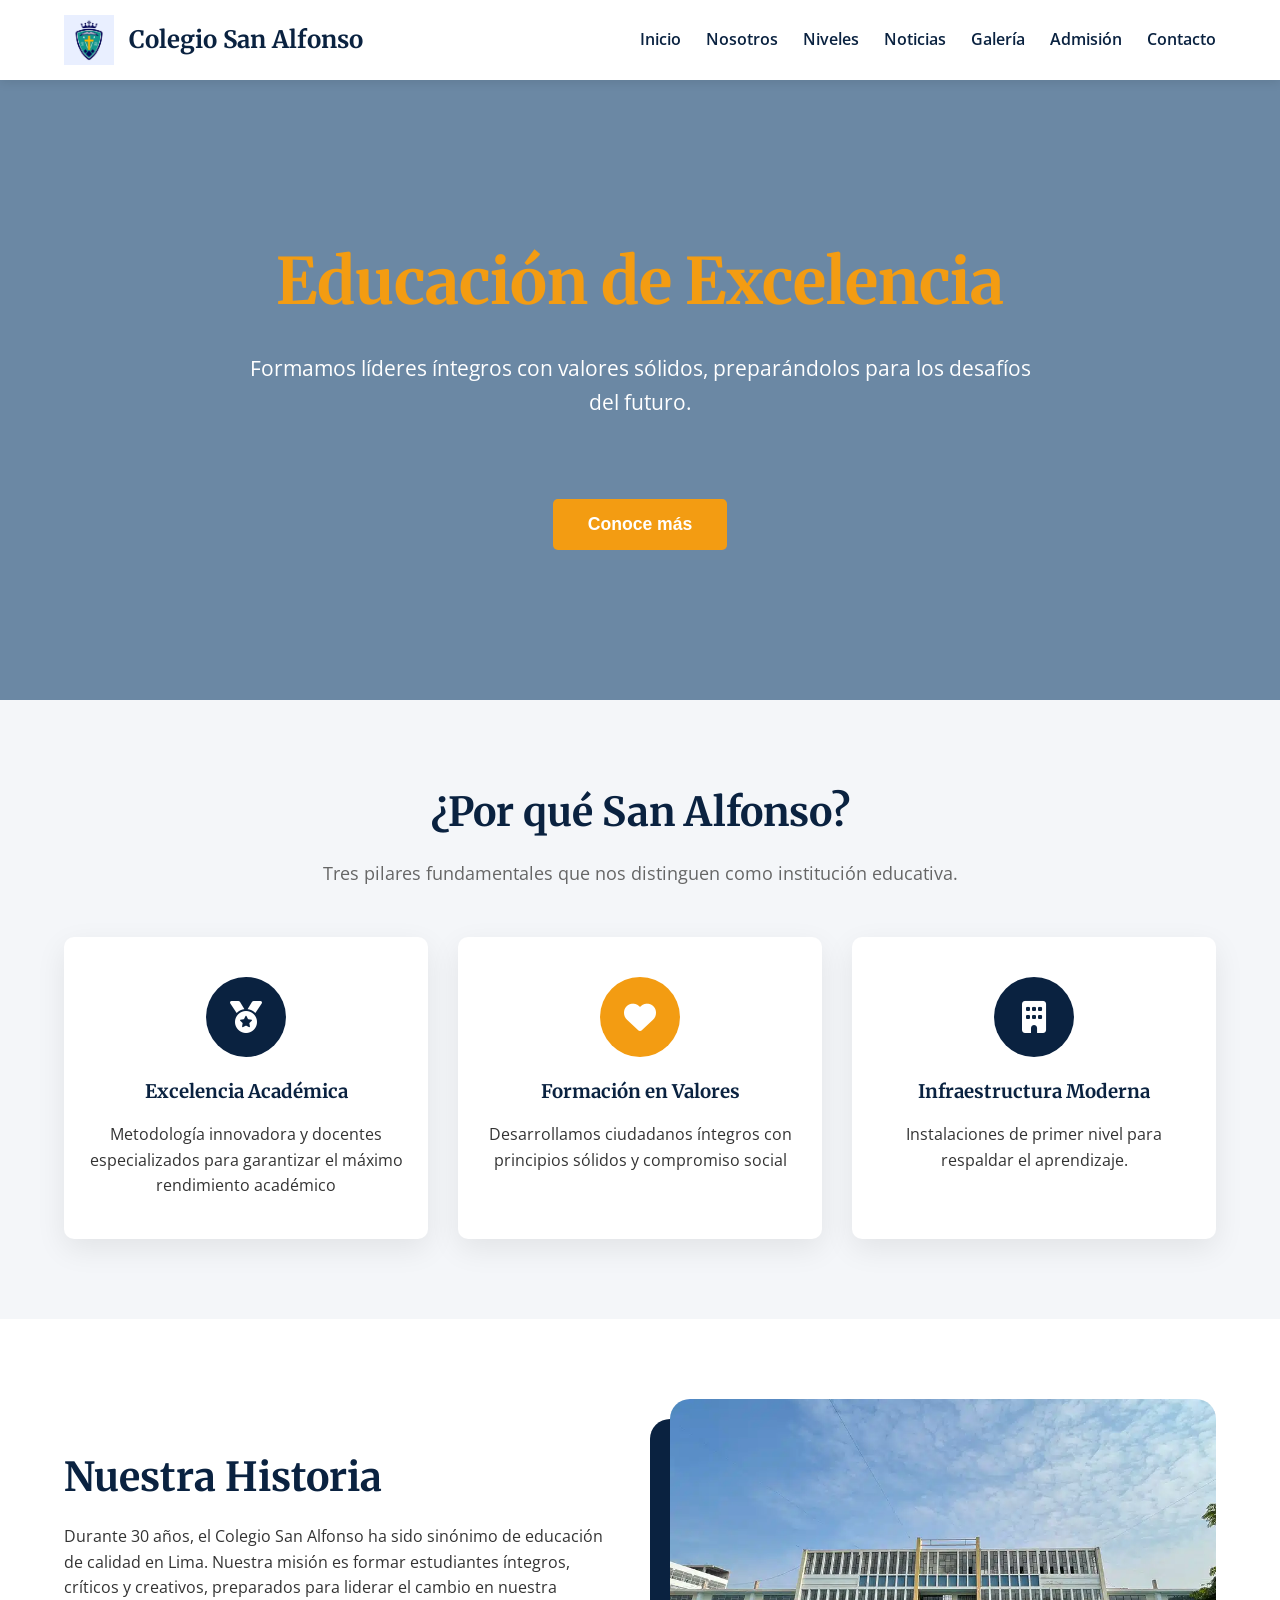
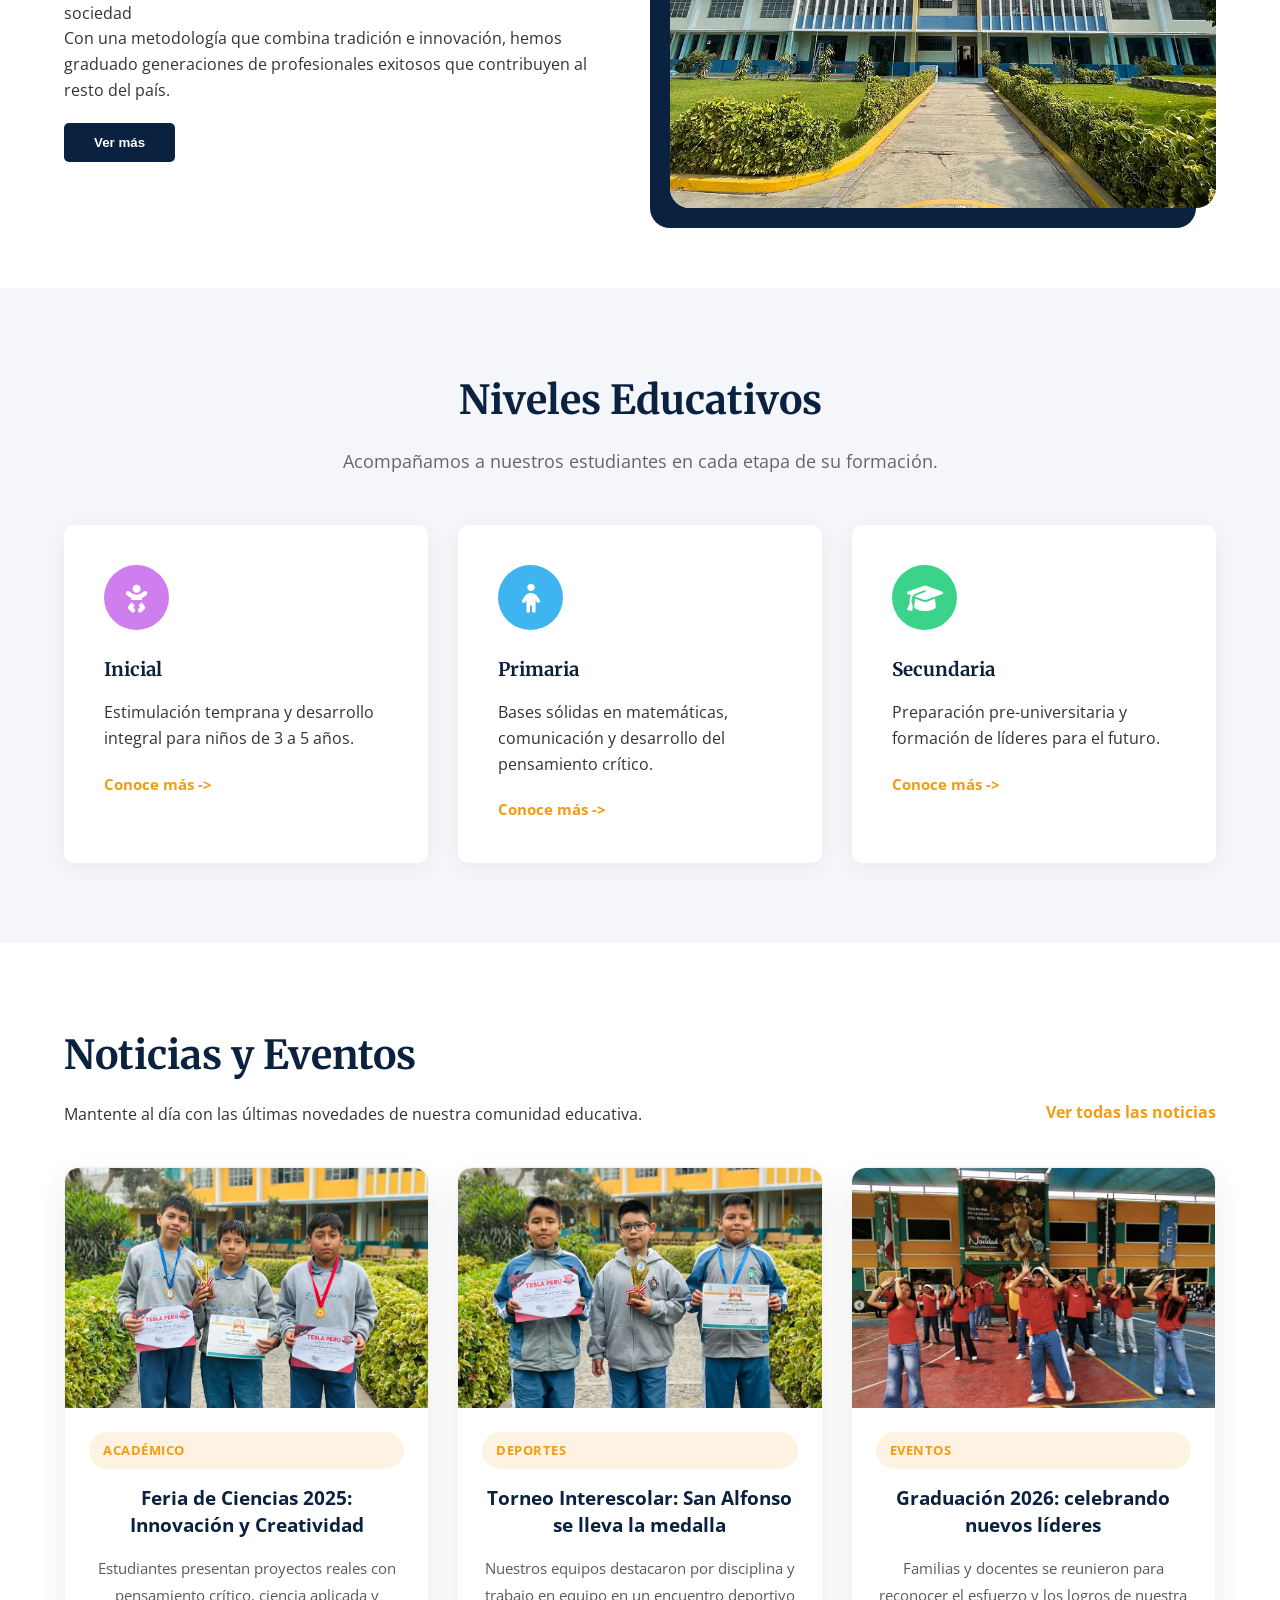
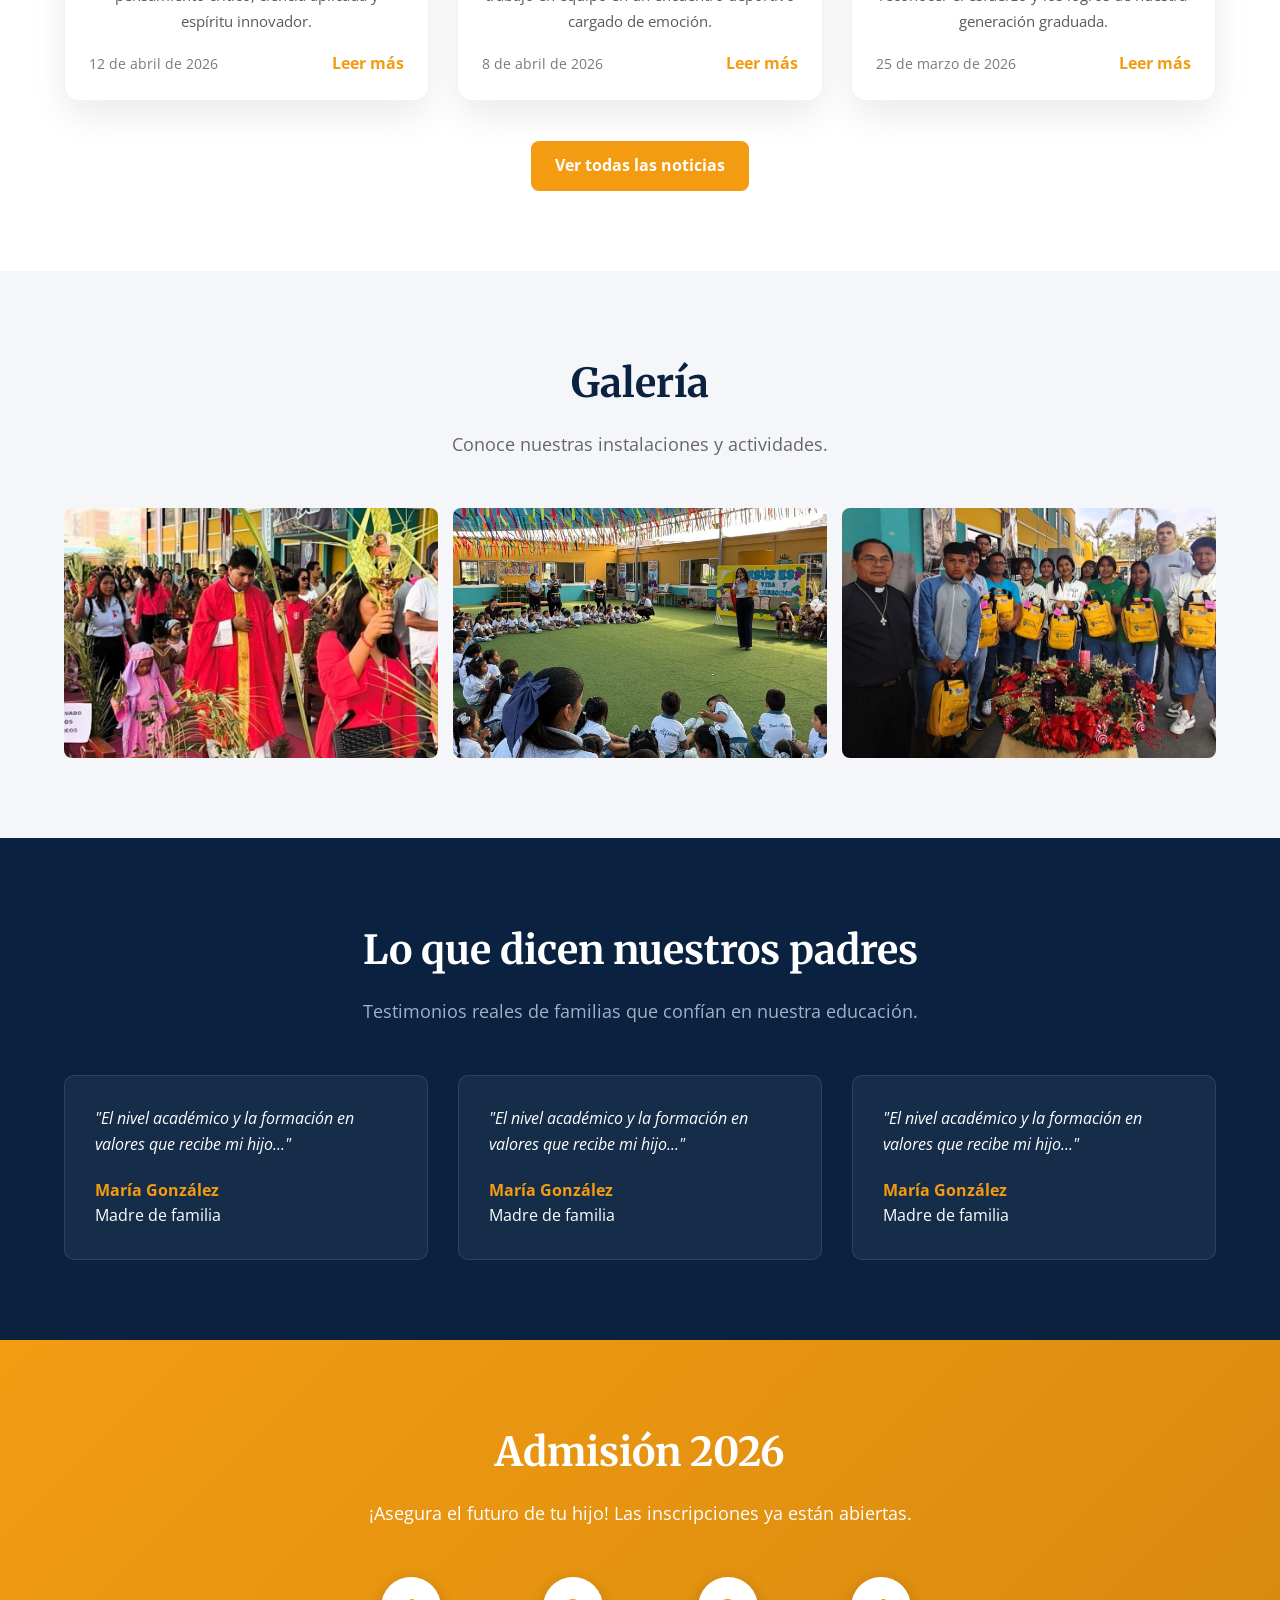
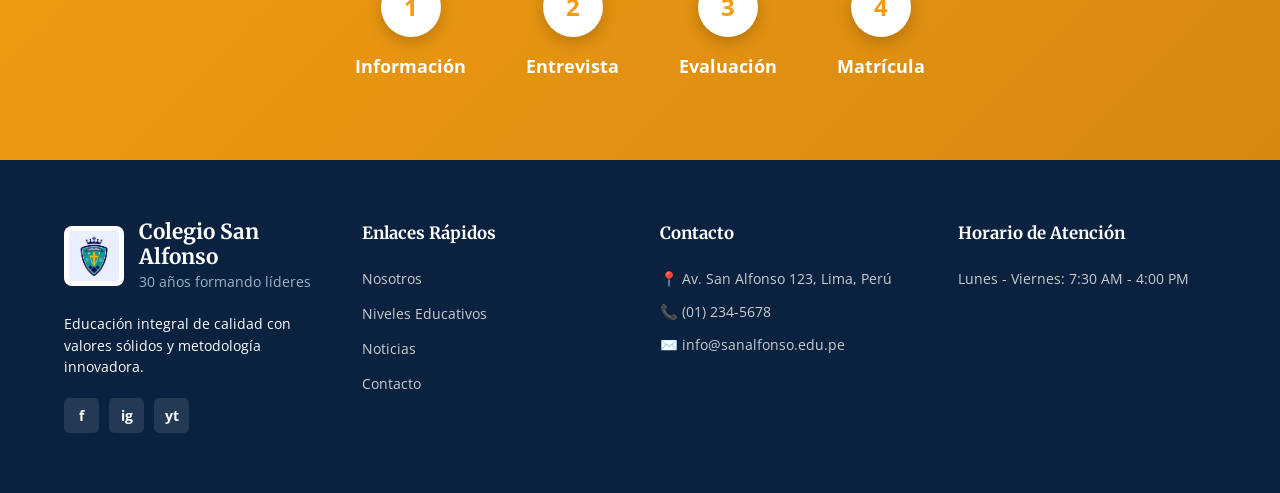
==== commit a94ab4b8: "sección de noticias adaptada + fix rutas e imágenes Se creó una nueva rama para desarrollar la secci" ====
--- a/inicio.html
+++ b/inicio.html
@@ -99,25 +99,57 @@
         </section>
 
         <section id="noticias">
-            <h2>Noticias y Eventos</h2>
-            <p>Mantente al día con las últimas novedades de nuestra comunidad educativa.</p>
-
-            <div class="contenedor-noticias">
-                <article>
-                    <img src="assets/images/noticiasCiencias.png" alt="Feria de Ciencias">
-                    <h3>Feria de Ciencias 2025: Innovación y Creatividad</h3>
-                    <a href="#">Leer más -></a>
-                </article>
-                <article>
-                    <img src="assets/images/noticiasDeporte.png" alt="Torneo Deportivo">
-                    <h3>Torneo Deportivo Interescolar</h3>
-                    <a href="#">Leer más -></a>
-                </article>
-                <article>
-                    <img src="assets/images/noticiasGraduación.png" alt="Ceremonia Graduación">
-                    <h3>Ceremonia de Graduación 2024</h3>
-                    <a href="#">Leer más -></a>
-                </article>
+            <div class="noticias-header">
+                <div>
+                    <h2>Noticias y Eventos</h2>
+                    <p>Mantente al día con las últimas novedades de nuestra comunidad educativa.</p>
+                </div>
+                <a class="noticias-ver-todas" href="pages/noticias/noticias.html">Ver todas las noticias</a>
+            </div>
+
+            <div class="noticias-grid">
+                <article class="noticias-card">
+                    <img src="assets/images/1.png" alt="Feria de Ciencias San Alfonso">
+                    <div class="noticias-card-content">
+                        <span class="noticias-category">Académico</span>
+                        <h3>Feria de Ciencias 2025: Innovación y Creatividad</h3>
+                        <p>Estudiantes presentan proyectos reales con pensamiento crítico, ciencia aplicada y espíritu innovador.</p>
+                        <div class="noticias-card-footer">
+                            <span class="noticias-date">12 de abril de 2026</span>
+                            <a href="#">Leer más</a>
+                        </div>
+                    </div>
+                </article>
+
+                <article class="noticias-card">
+                    <img src="assets/images/2.png" alt="Torneo Deportivo Interescolar">
+                    <div class="noticias-card-content">
+                        <span class="noticias-category">Deportes</span>
+                        <h3>Torneo Interescolar: San Alfonso se lleva la medalla</h3>
+                        <p>Nuestros equipos destacaron por disciplina y trabajo en equipo en un encuentro deportivo cargado de emoción.</p>
+                        <div class="noticias-card-footer">
+                            <span class="noticias-date">8 de abril de 2026</span>
+                            <a href="#">Leer más</a>
+                        </div>
+                    </div>
+                </article>
+
+                <article class="noticias-card">
+                    <img src="assets/images/7.png" alt="Ceremonia de Graduación San Alfonso">
+                    <div class="noticias-card-content">
+                        <span class="noticias-category">Eventos</span>
+                        <h3>Graduación 2026: celebrando nuevos líderes</h3>
+                        <p>Familias y docentes se reunieron para reconocer el esfuerzo y los logros de nuestra generación graduada.</p>
+                        <div class="noticias-card-footer">
+                            <span class="noticias-date">25 de marzo de 2026</span>
+                            <a href="#">Leer más</a>
+                        </div>
+                    </div>
+                </article>
+            </div>
+
+            <div class="noticias-ver-mas-container">
+                <a href="pages/noticias/noticias.html" class="noticias-ver-mas">Ver todas las noticias</a>
             </div>
         </section>
 
--- a/inicio.css
+++ b/inicio.css
@@ -190,38 +190,113 @@
     background-color: var(--text-light);
 }
 
-.contenedor-noticias {
-    display: grid;
-    grid-template-columns: repeat(auto-fit, minmax(300px, 1fr));
-    gap: 30px;
+.noticias-header {
+    display: flex;
+    flex-wrap: wrap;
+    align-items: flex-end;
+    justify-content: space-between;
+    gap: 20px;
     text-align: left;
-}
-
-.contenedor-noticias article {
-    border-radius: 10px;
+    margin-bottom: 40px;
+}
+
+.noticias-ver-todas {
+    color: var(--accent-gold);
+    font-weight: 700;
+    border-bottom: 2px solid transparent;
+    transition: color 0.3s ease, border-color 0.3s ease;
+}
+
+.noticias-ver-todas:hover {
+    color: var(--primary-blue);
+    border-color: var(--accent-gold);
+}
+
+.noticias-grid {
+    display: grid;
+    grid-template-columns: repeat(auto-fit, minmax(280px, 1fr));
+    gap: 28px;
+}
+
+.noticias-card {
+    background: var(--text-light);
+    border: 1px solid rgba(0, 0, 0, 0.05);
+    border-radius: 15px;
     overflow: hidden;
-    box-shadow: 0 5px 20px rgba(0,0,0,0.06);
-    background: var(--text-light);
-    border: 1px solid #eee;
-}
-
-.contenedor-noticias img {
+    box-shadow: 0 15px 35px rgba(0, 0, 0, 0.08);
+    transition: transform 0.25s ease, box-shadow 0.25s ease;
+    display: flex;
+    flex-direction: column;
+}
+
+.noticias-card:hover {
+    transform: translateY(-4px);
+    box-shadow: 0 24px 60px rgba(0, 0, 0, 0.12);
+}
+
+.noticias-card img {
     width: 100%;
-    height: 220px;
+    height: 240px;
     object-fit: cover;
-}
-
-.contenedor-noticias h3 {
-    padding: 20px 20px 10px;
-    color: var(--primary-blue);
-    font-size: 1.1rem;
-}
-
-.contenedor-noticias a {
-    padding: 0 20px 25px;
-    display: inline-block;
-    color: var(--accent-gold);
-    font-weight: bold;
+    display: block;
+}
+
+.noticias-card-content {
+    padding: 24px;
+    display: flex;
+    flex-direction: column;
+    gap: 16px;
+    flex: 1;
+}
+
+.noticias-category {
+    display: inline-flex;
+    padding: 8px 14px;
+    border-radius: 999px;
+    background: rgba(243, 156, 18, 0.12);
+    color: var(--accent-gold);
+    font-size: 0.82rem;
+    font-weight: 700;
+    letter-spacing: 0.04em;
+    text-transform: uppercase;
+}
+
+.noticias-card-content h3 {
+    margin: 0;
+    color: var(--primary-blue);
+    font-size: 1.2rem;
+    line-height: 1.4;
+}
+
+.noticias-card-content p {
+    margin: 0;
+    color: #5a5a5a;
+    line-height: 1.75;
+    font-size: 0.95rem;
+}
+
+.noticias-card-footer {
+    margin-top: auto;
+    display: flex;
+    align-items: center;
+    justify-content: space-between;
+    gap: 12px;
+    flex-wrap: wrap;
+}
+
+.noticias-date {
+    color: #7a7a7a;
+    font-size: 0.9rem;
+}
+
+.noticias-card-footer a {
+    color: var(--accent-gold);
+    font-weight: 700;
+    transition: color 0.3s ease;
+}
+
+.noticias-card-footer a:hover {
+    color: var(--primary-blue);
 }
 
 /*Galería*/
@@ -243,6 +318,26 @@
     transform: scale(1.02);
 }
 
+.noticias-ver-mas-container {
+    text-align: center;
+    margin-top: 40px;
+}
+
+.noticias-ver-mas {
+    display: inline-block;
+    padding: 12px 24px;
+    background: var(--accent-gold);
+    color: var(--text-light);
+    text-decoration: none;
+    border-radius: 8px;
+    font-weight: 700;
+    transition: background 0.3s ease;
+}
+
+.noticias-ver-mas:hover {
+    background: var(--primary-blue);
+}
+
 /*Testimonios*/
 #testimonios {
     background-color: var(--primary-blue);
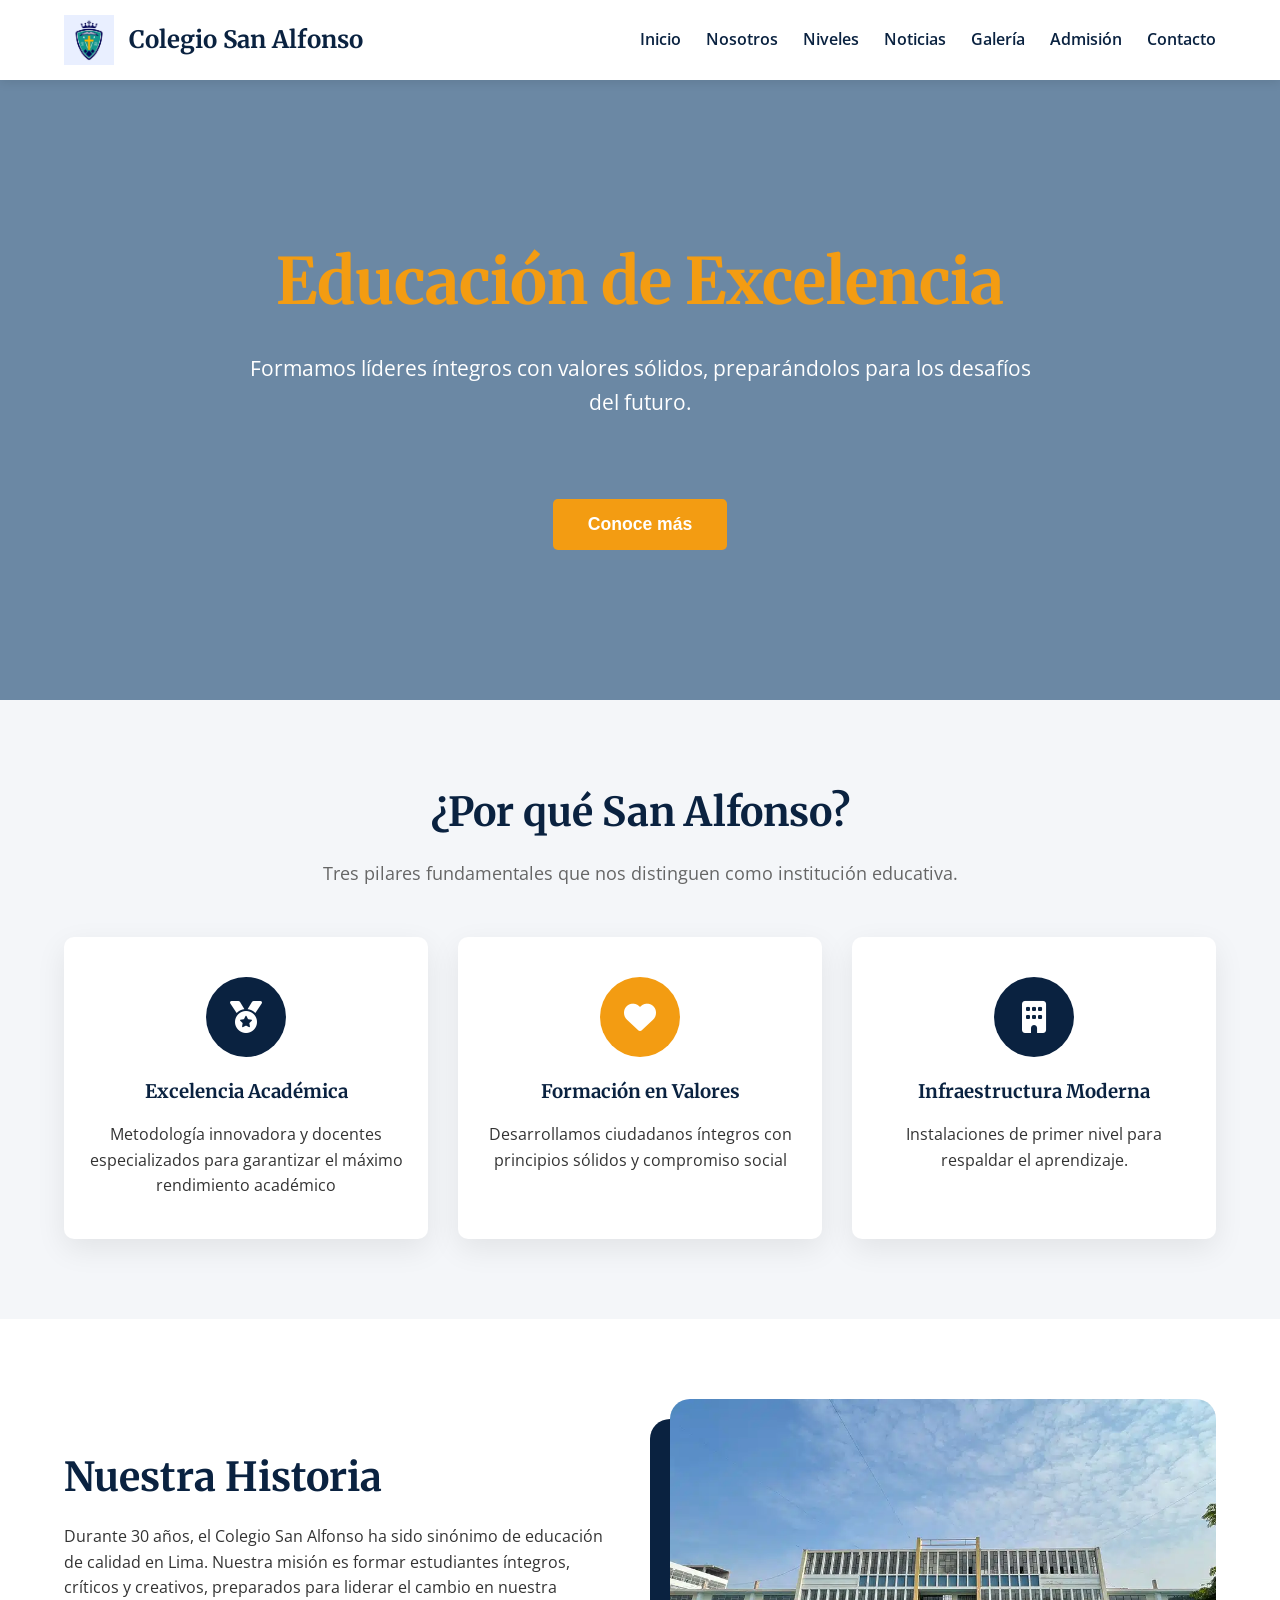
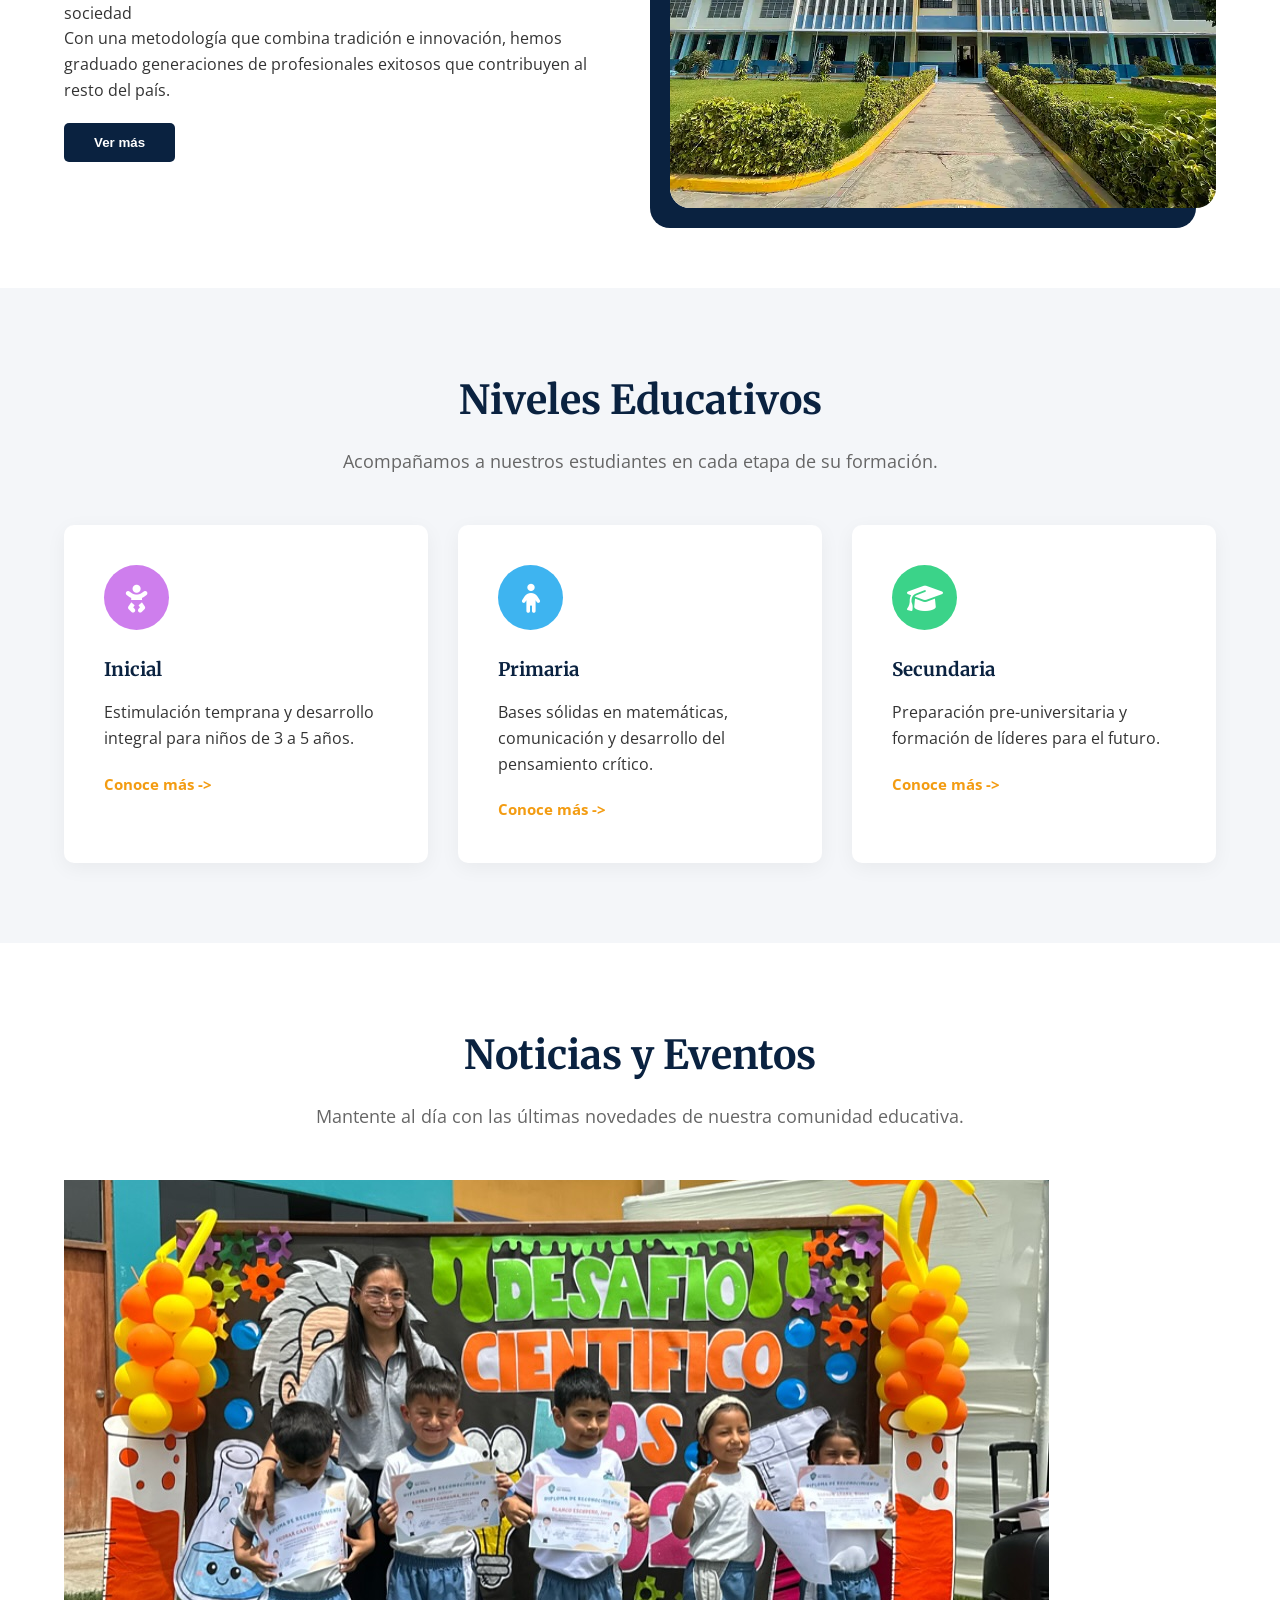
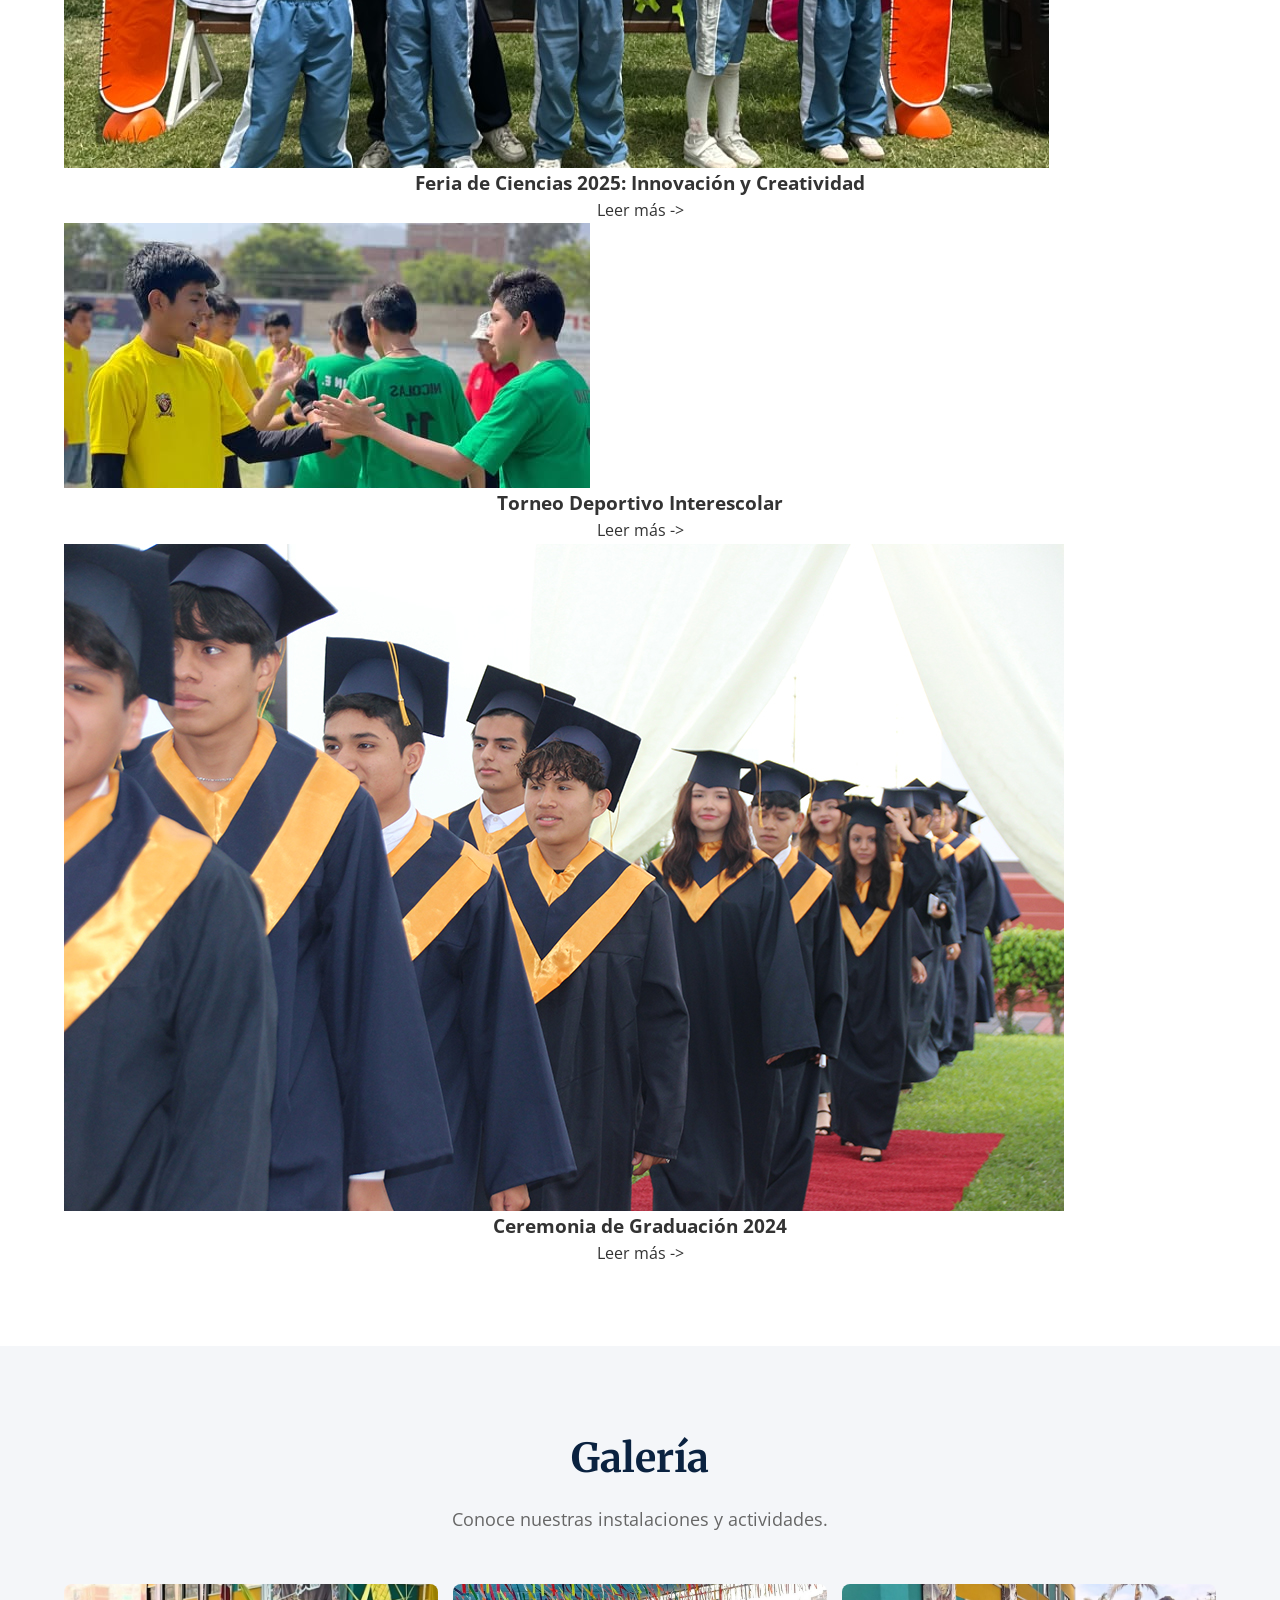
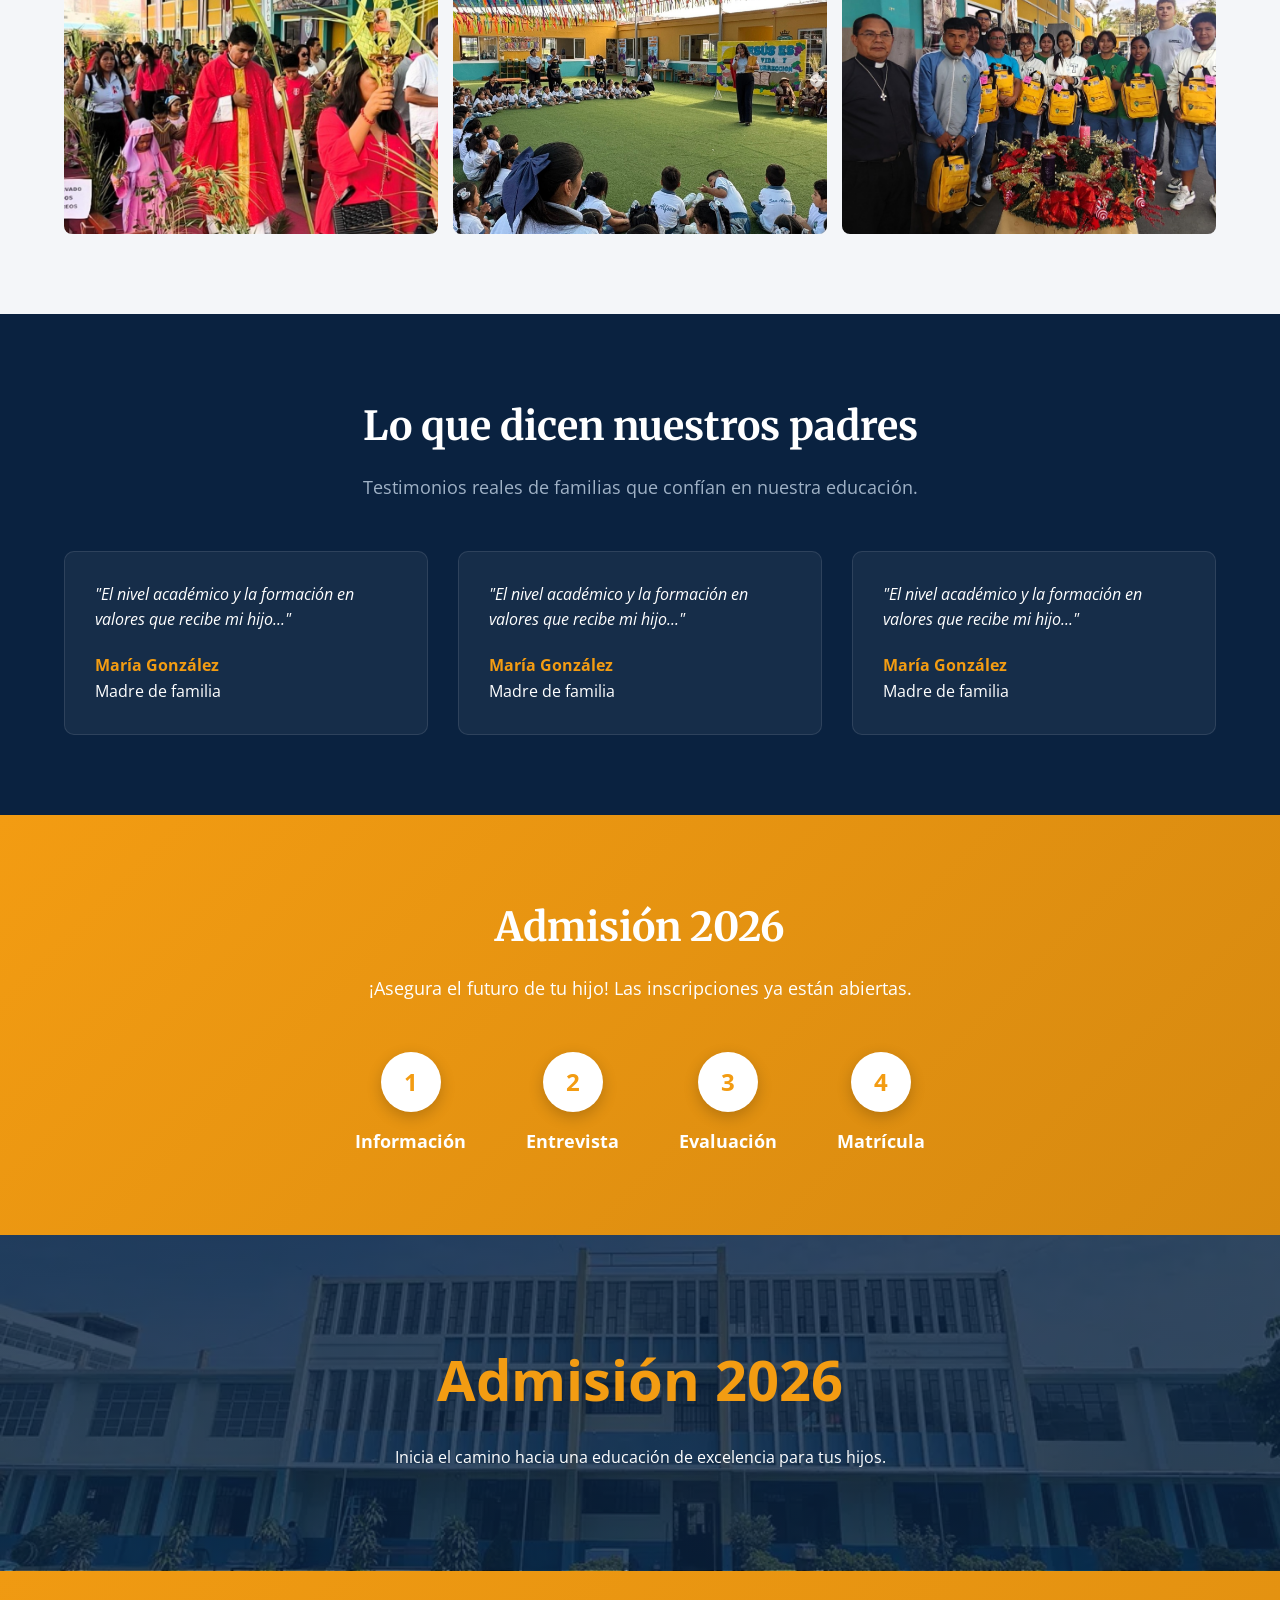
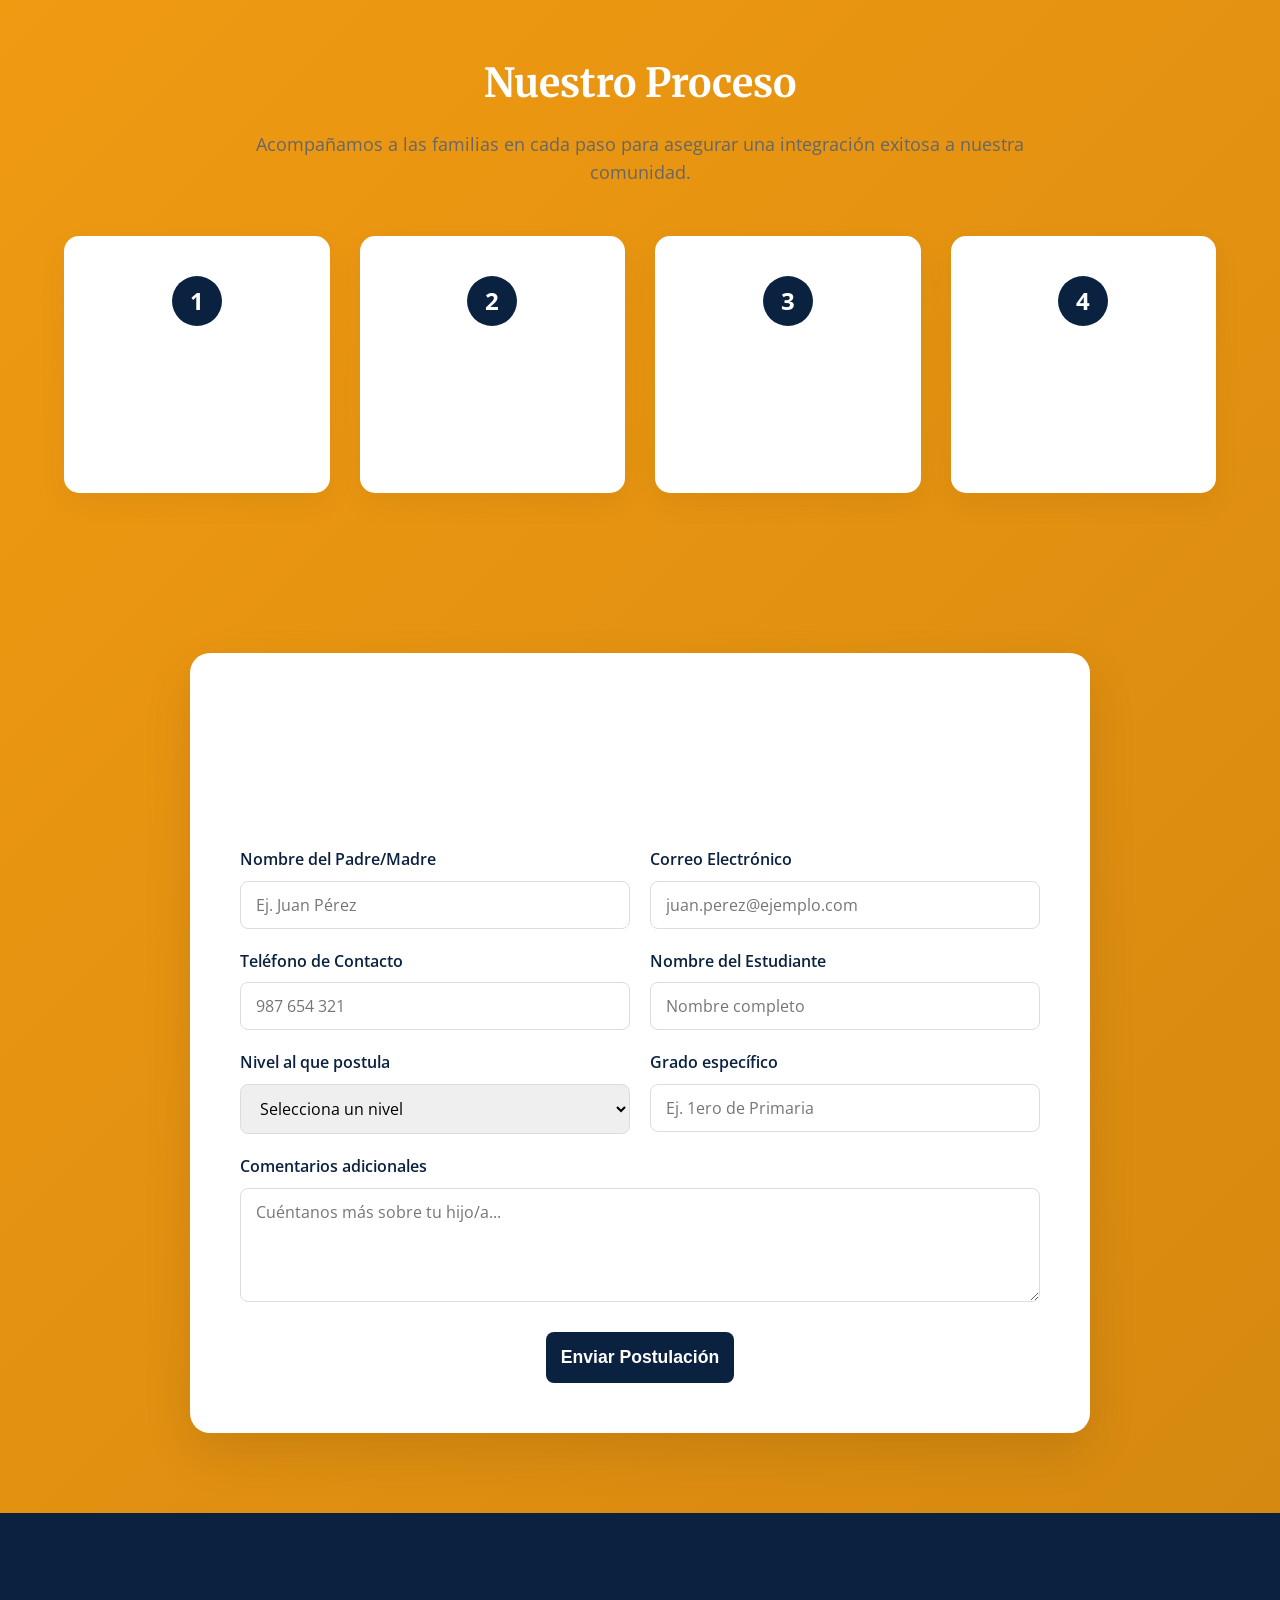
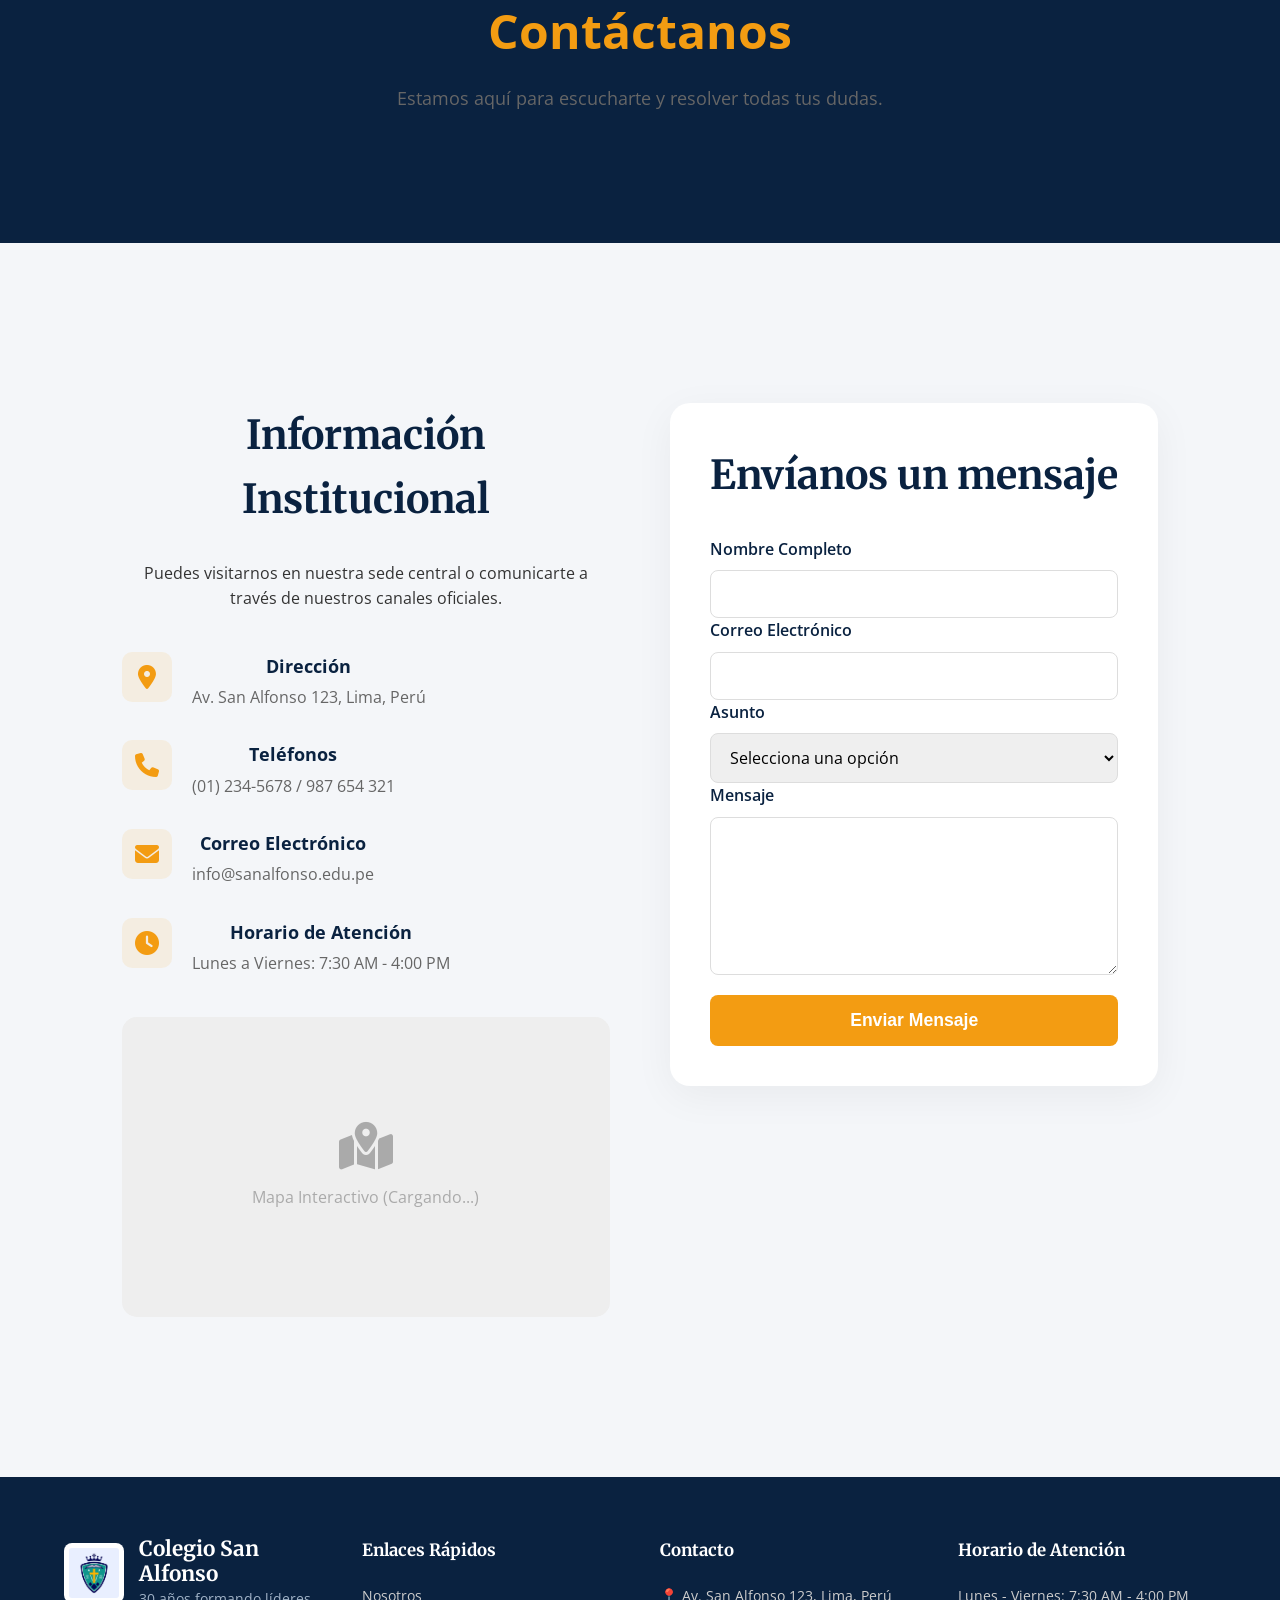
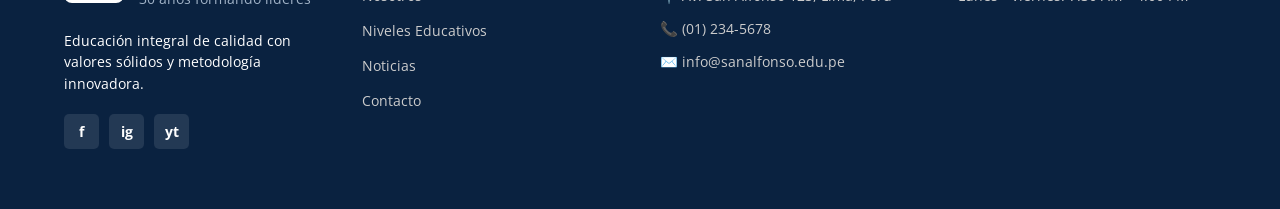
==== commit b8cc3094: "Implementacion de Admision y Contacto como SPA modular" ====
--- a/inicio.html
+++ b/inicio.html
@@ -15,193 +15,15 @@
     <div id="header-container"></div>
 
     <main>
-
-        <section id="inicio">
-            <h1>Educación de Excelencia</h1>
-            <p>Formamos líderes íntegros con valores sólidos, preparándolos para los desafíos del futuro.</p>
-            <button>Conoce más</button>
-        </section>
-
-        <section id="por-que">
-            <h2>¿Por qué San Alfonso?</h2>
-            <p>Tres pilares fundamentales que nos distinguen como institución educativa.</p>
-
-            <div class="contenedor-pilares">
-                <article>
-                    <div class="icono-pilar pilar-azul">
-                        <i class="fa-solid fa-medal"></i>
-                    </div>
-                    <h3>Excelencia Académica</h3>
-                    <p>Metodología innovadora y docentes especializados para garantizar el máximo rendimiento académico</p>
-                </article>
-                <article>
-                    <div class="icono-pilar pilar-dorado">
-                        <i class="fa-solid fa-heart"></i>
-                    </div>
-                    <h3>Formación en Valores</h3>
-                    <p>Desarrollamos ciudadanos íntegros con principios sólidos y compromiso social</p>
-                </article>
-                <article>
-                    <div class="icono-pilar pilar-azul">
-                        <i class="fa-solid fa-building"></i>
-                    </div>
-                    <h3>Infraestructura Moderna</h3>
-                    <p>Instalaciones de primer nivel para respaldar el aprendizaje.</p>
-                </article>
-            </div>
-        </section>
-
-        <section id="nosotros">
-            <div>
-                <h2>Nuestra Historia</h2>
-                <p>Durante 30 años, el Colegio San Alfonso ha sido sinónimo de educación de calidad en Lima.
-                    Nuestra misión es formar estudiantes íntegros, críticos y creativos, preparados para liderar
-                    el cambio en nuestra sociedad</p>
-                <p>Con una metodología que combina tradición e innovación, hemos graduado generaciones de profesionales
-                    exitosos que contribuyen al resto del país.</p>
-                <button>Ver más</button>
-            </div>
-            <div>
-                <img src="assets/images/campus.png" alt="Campus del Colegio San Alfonso">
-            </div>
-        </section>
-
-        <section id="niveles">
-            <h2>Niveles Educativos</h2>
-            <p>Acompañamos a nuestros estudiantes en cada etapa de su formación.</p>
-
-            <div class="contenedor-niveles">
-                <article>
-                    <div class="icono-nivel nivel-inicial">
-                        <i class="fa-solid fa-baby"></i>
-                    </div>
-                    <h3>Inicial</h3>
-                    <p>Estimulación temprana y desarrollo integral para niños de 3 a 5 años.</p>
-                    <a href="pages/niveles/inicial/inicial.html">Conoce más -></a>
-                </article>
-                <article>
-                    <div class="icono-nivel nivel-primaria">
-                        <i class="fa-solid fa-child"></i>
-                    </div>
-                    <h3>Primaria</h3>
-                    <p>Bases sólidas en matemáticas, comunicación y desarrollo del pensamiento crítico.</p>
-                    <a href="pages/niveles/primaria/primaria.html">Conoce más -></a>
-                </article>
-                <article>
-                    <div class="icono-nivel nivel-secundaria">
-                        <i class="fa-solid fa-graduation-cap"></i>
-                    </div>
-                    <h3>Secundaria</h3>
-                    <p>Preparación pre-universitaria y formación de líderes para el futuro.</p>
-                    <a href="pages/niveles/secundaria/secundaria.html">Conoce más -></a>
-                </article>
-            </div>
-        </section>
-
-        <section id="noticias">
-            <div class="noticias-header">
-                <div>
-                    <h2>Noticias y Eventos</h2>
-                    <p>Mantente al día con las últimas novedades de nuestra comunidad educativa.</p>
-                </div>
-                <a class="noticias-ver-todas" href="pages/noticias/noticias.html">Ver todas las noticias</a>
-            </div>
-
-            <div class="noticias-grid">
-                <article class="noticias-card">
-                    <img src="assets/images/1.png" alt="Feria de Ciencias San Alfonso">
-                    <div class="noticias-card-content">
-                        <span class="noticias-category">Académico</span>
-                        <h3>Feria de Ciencias 2025: Innovación y Creatividad</h3>
-                        <p>Estudiantes presentan proyectos reales con pensamiento crítico, ciencia aplicada y espíritu innovador.</p>
-                        <div class="noticias-card-footer">
-                            <span class="noticias-date">12 de abril de 2026</span>
-                            <a href="#">Leer más</a>
-                        </div>
-                    </div>
-                </article>
-
-                <article class="noticias-card">
-                    <img src="assets/images/2.png" alt="Torneo Deportivo Interescolar">
-                    <div class="noticias-card-content">
-                        <span class="noticias-category">Deportes</span>
-                        <h3>Torneo Interescolar: San Alfonso se lleva la medalla</h3>
-                        <p>Nuestros equipos destacaron por disciplina y trabajo en equipo en un encuentro deportivo cargado de emoción.</p>
-                        <div class="noticias-card-footer">
-                            <span class="noticias-date">8 de abril de 2026</span>
-                            <a href="#">Leer más</a>
-                        </div>
-                    </div>
-                </article>
-
-                <article class="noticias-card">
-                    <img src="assets/images/7.png" alt="Ceremonia de Graduación San Alfonso">
-                    <div class="noticias-card-content">
-                        <span class="noticias-category">Eventos</span>
-                        <h3>Graduación 2026: celebrando nuevos líderes</h3>
-                        <p>Familias y docentes se reunieron para reconocer el esfuerzo y los logros de nuestra generación graduada.</p>
-                        <div class="noticias-card-footer">
-                            <span class="noticias-date">25 de marzo de 2026</span>
-                            <a href="#">Leer más</a>
-                        </div>
-                    </div>
-                </article>
-            </div>
-
-            <div class="noticias-ver-mas-container">
-                <a href="pages/noticias/noticias.html" class="noticias-ver-mas">Ver todas las noticias</a>
-            </div>
-        </section>
-
-        <section id="galeria">
-            <h2>Galería</h2>
-            <p>Conoce nuestras instalaciones y actividades.</p>
-            <div class="grid-galeria">
-                <img src="assets/images/galeria1.png" alt="Actividad 1">
-                <img src="assets/images/galeria2.png" alt="Actividad 2">
-                <img src="assets/images/galeria3.png" alt="Actividad 3">
-            </div>
-        </section>
-
-        <section id="testimonios">
-            <h2>Lo que dicen nuestros padres</h2>
-            <p>Testimonios reales de familias que confían en nuestra educación.</p>
-
-            <div class="contenedor-testimonios">
-                <article>
-                    <p>"El nivel académico y la formación en valores que recibe mi hijo..."</p>
-                    <h4>María González</h4>
-                    <span>Madre de familia</span>
-                </article>
-                <article>
-                    <p>"El nivel académico y la formación en valores que recibe mi hijo..."</p>
-                    <h4>María González</h4>
-                    <span>Madre de familia</span>
-                </article>
-                <article>
-                    <p>"El nivel académico y la formación en valores que recibe mi hijo..."</p>
-                    <h4>María González</h4>
-                    <span>Madre de familia</span>
-                </article>
-            </div>
-        </section>
-
-        <section id="admision">
-            <h2>Admisión 2026</h2>
-            <p>¡Asegura el futuro de tu hijo! Las inscripciones ya están abiertas.</p>
-            <ol>
-                <li>Información</li>
-                <li>Entrevista</li>
-                <li>Evaluación</li>
-                <li>Matrícula</li>
-            </ol>
-        </section>
-
+        <div id="home-container"></div>
+        <div id="admision-container"></div>
+        <div id="contacto-container"></div>
     </main>
 
     <div id="footer-container"></div>
 
     <script src="js/header-footer.js"></script>
+    <script src="js/loader.js"></script>
 
 </body>
 
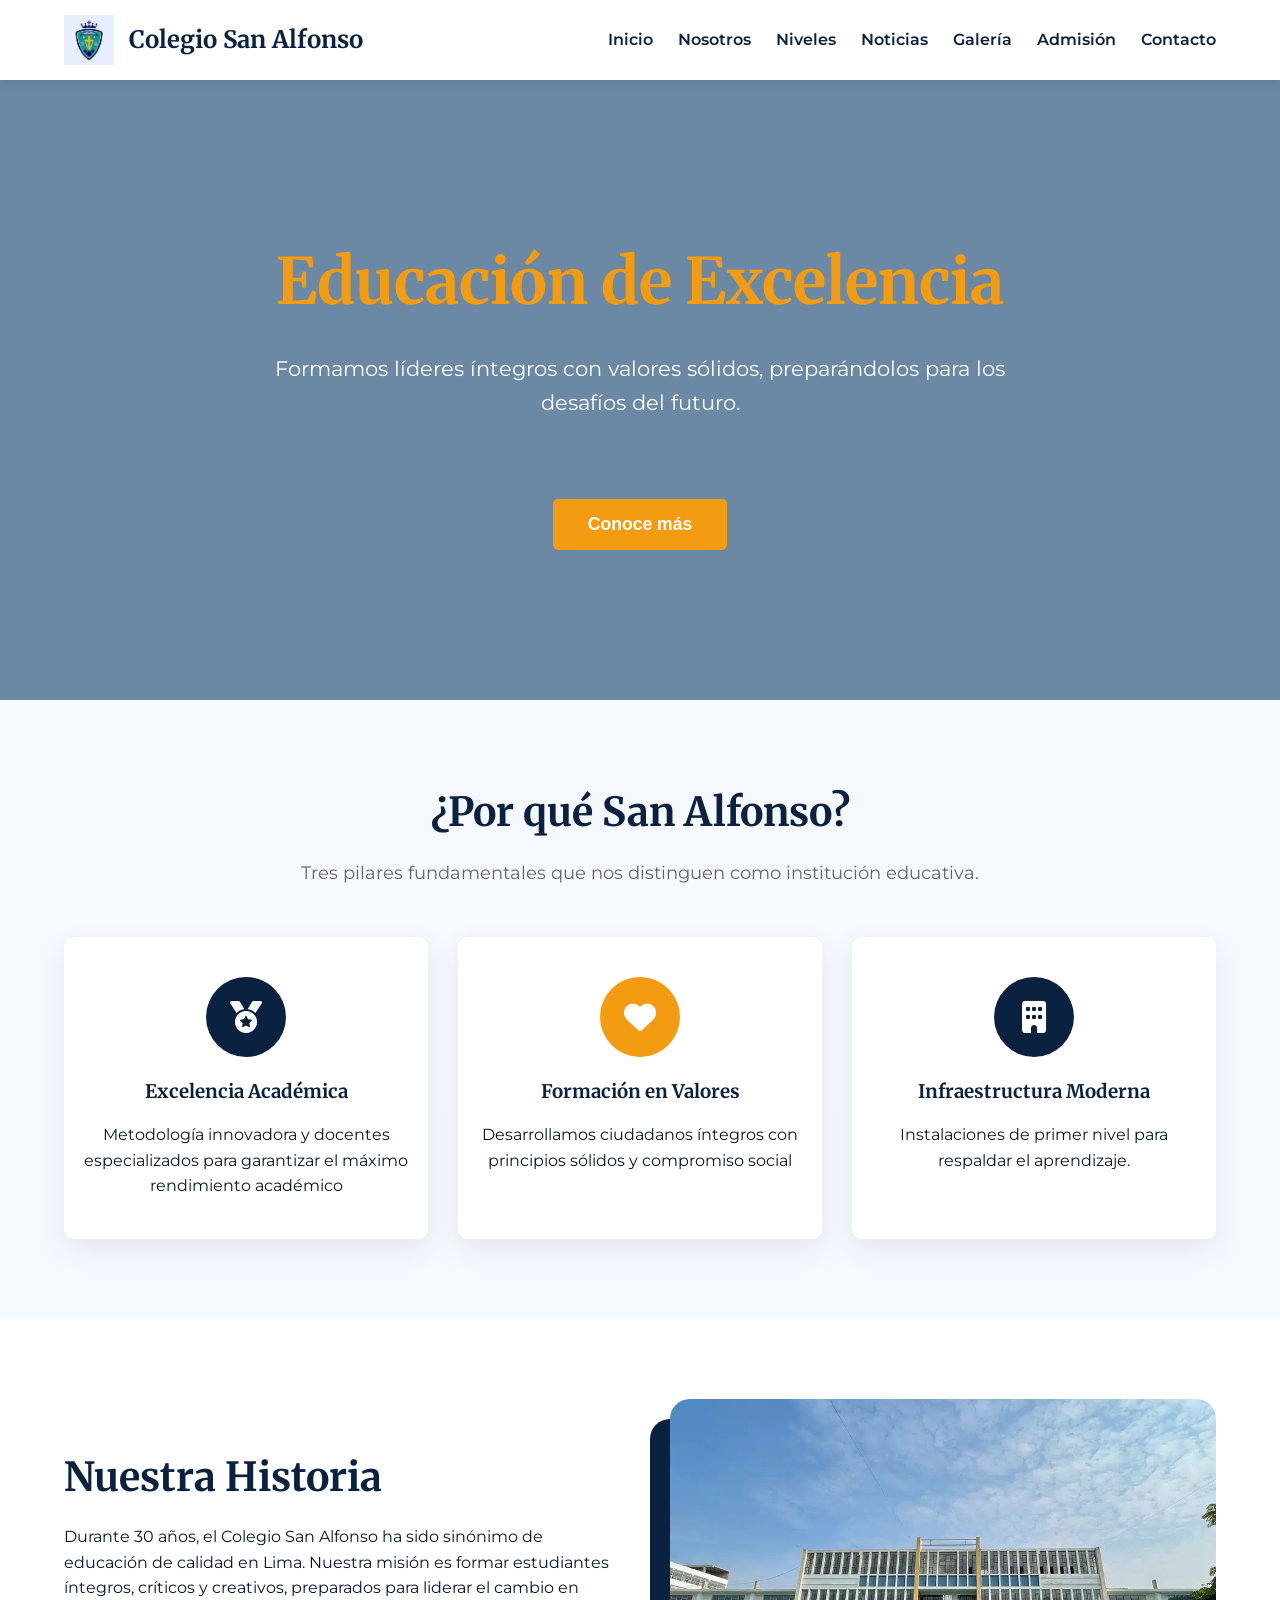
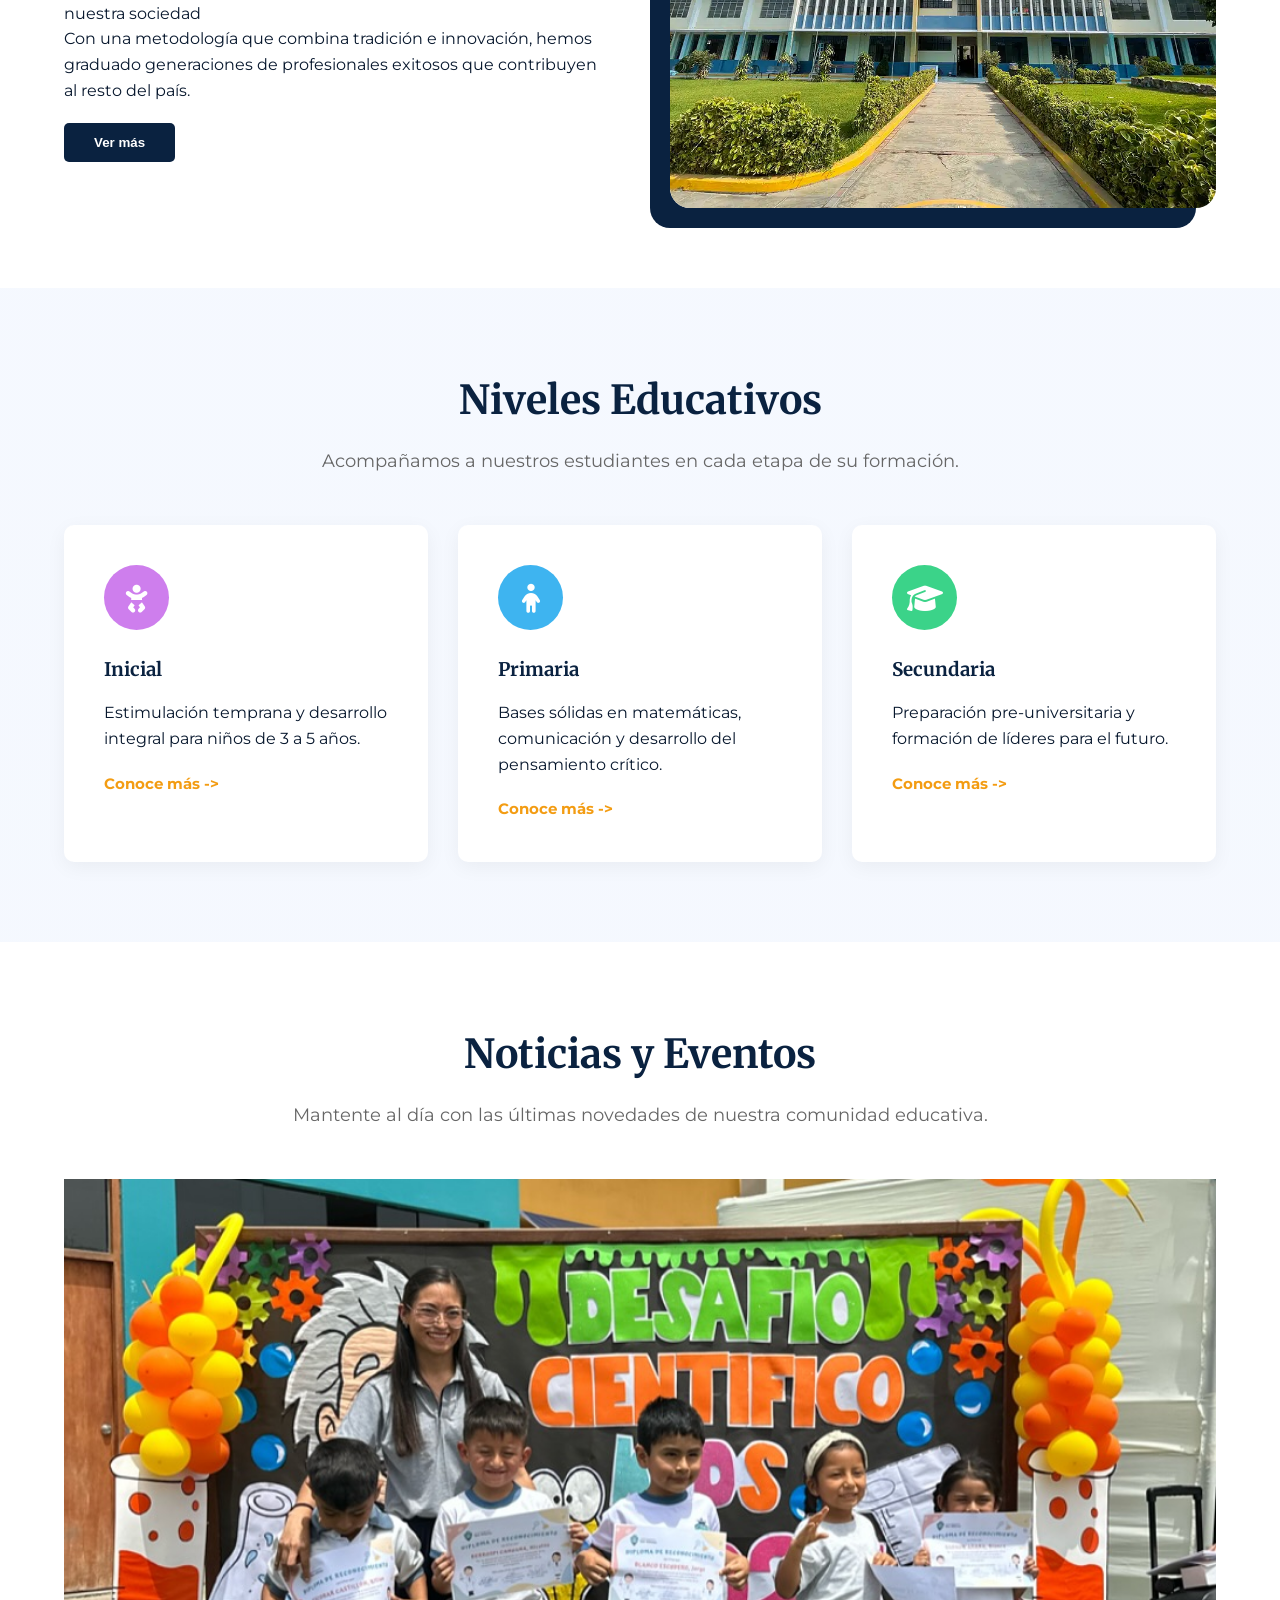
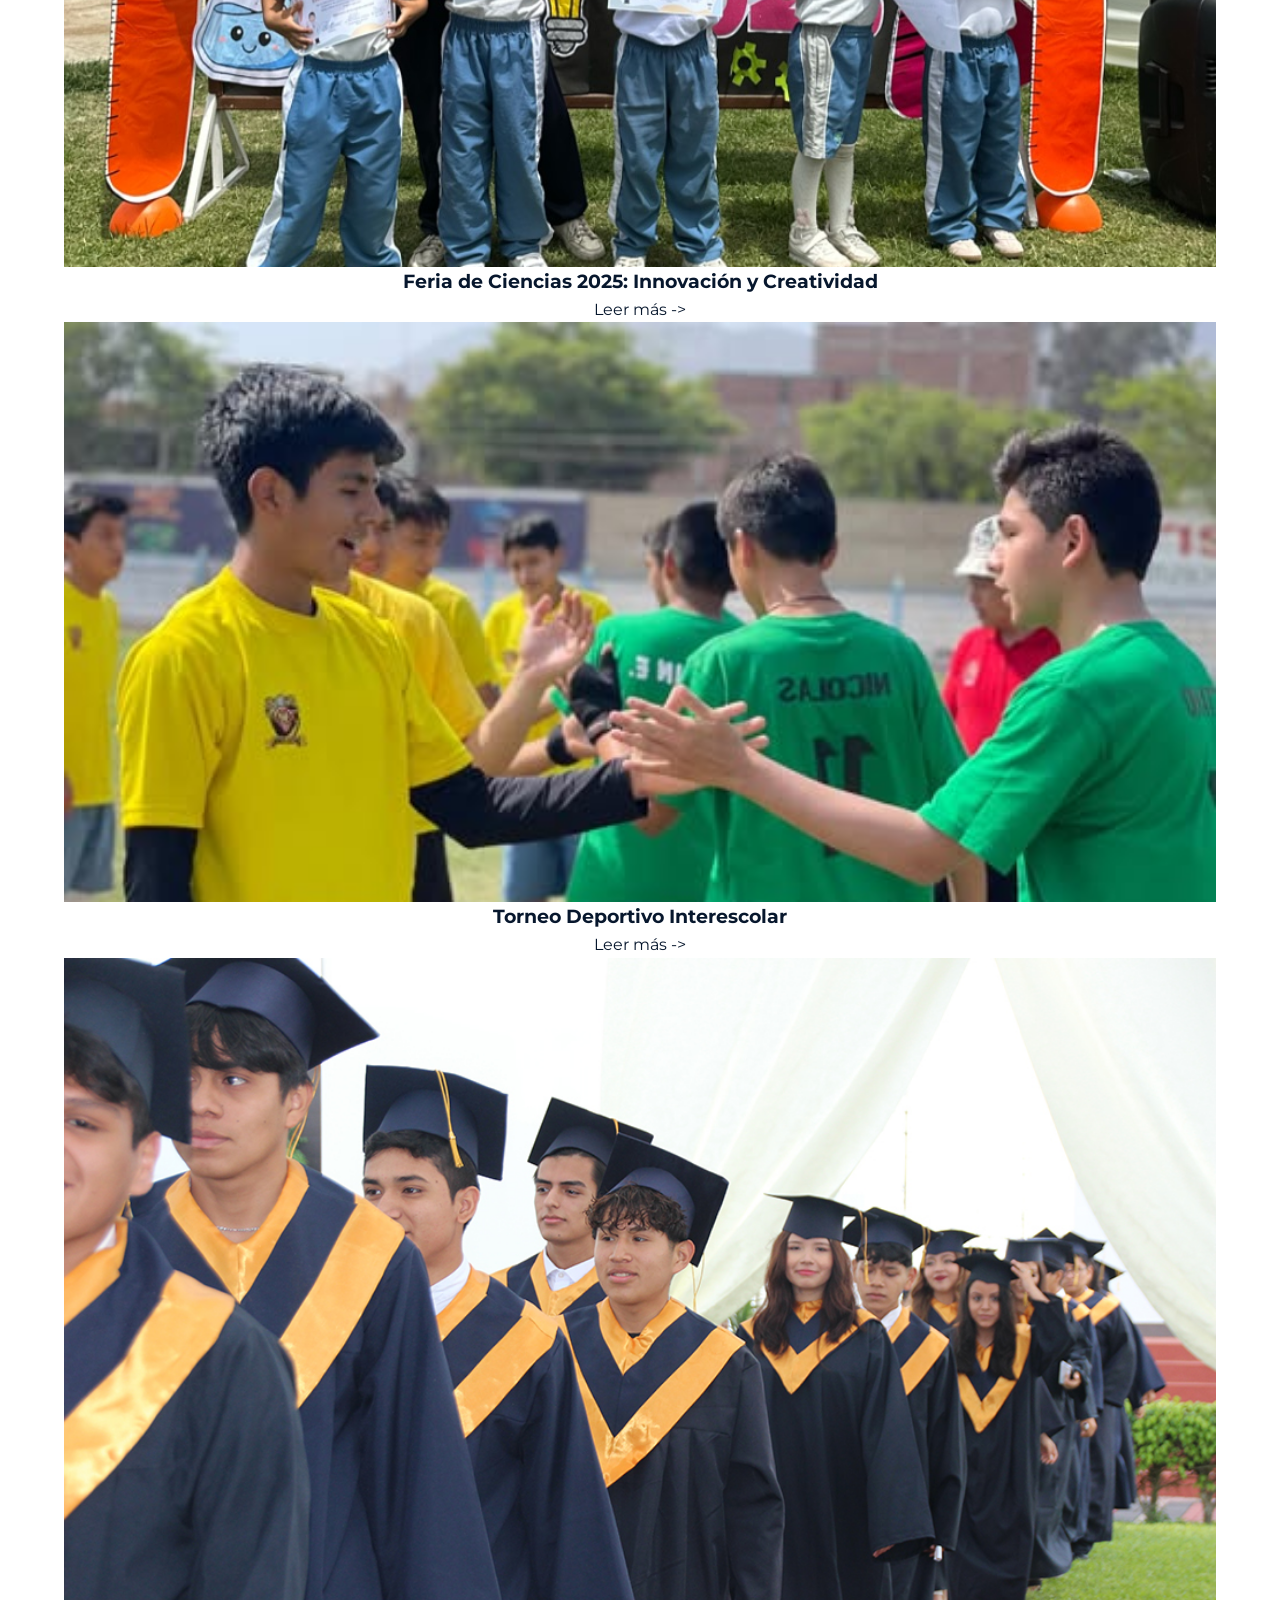
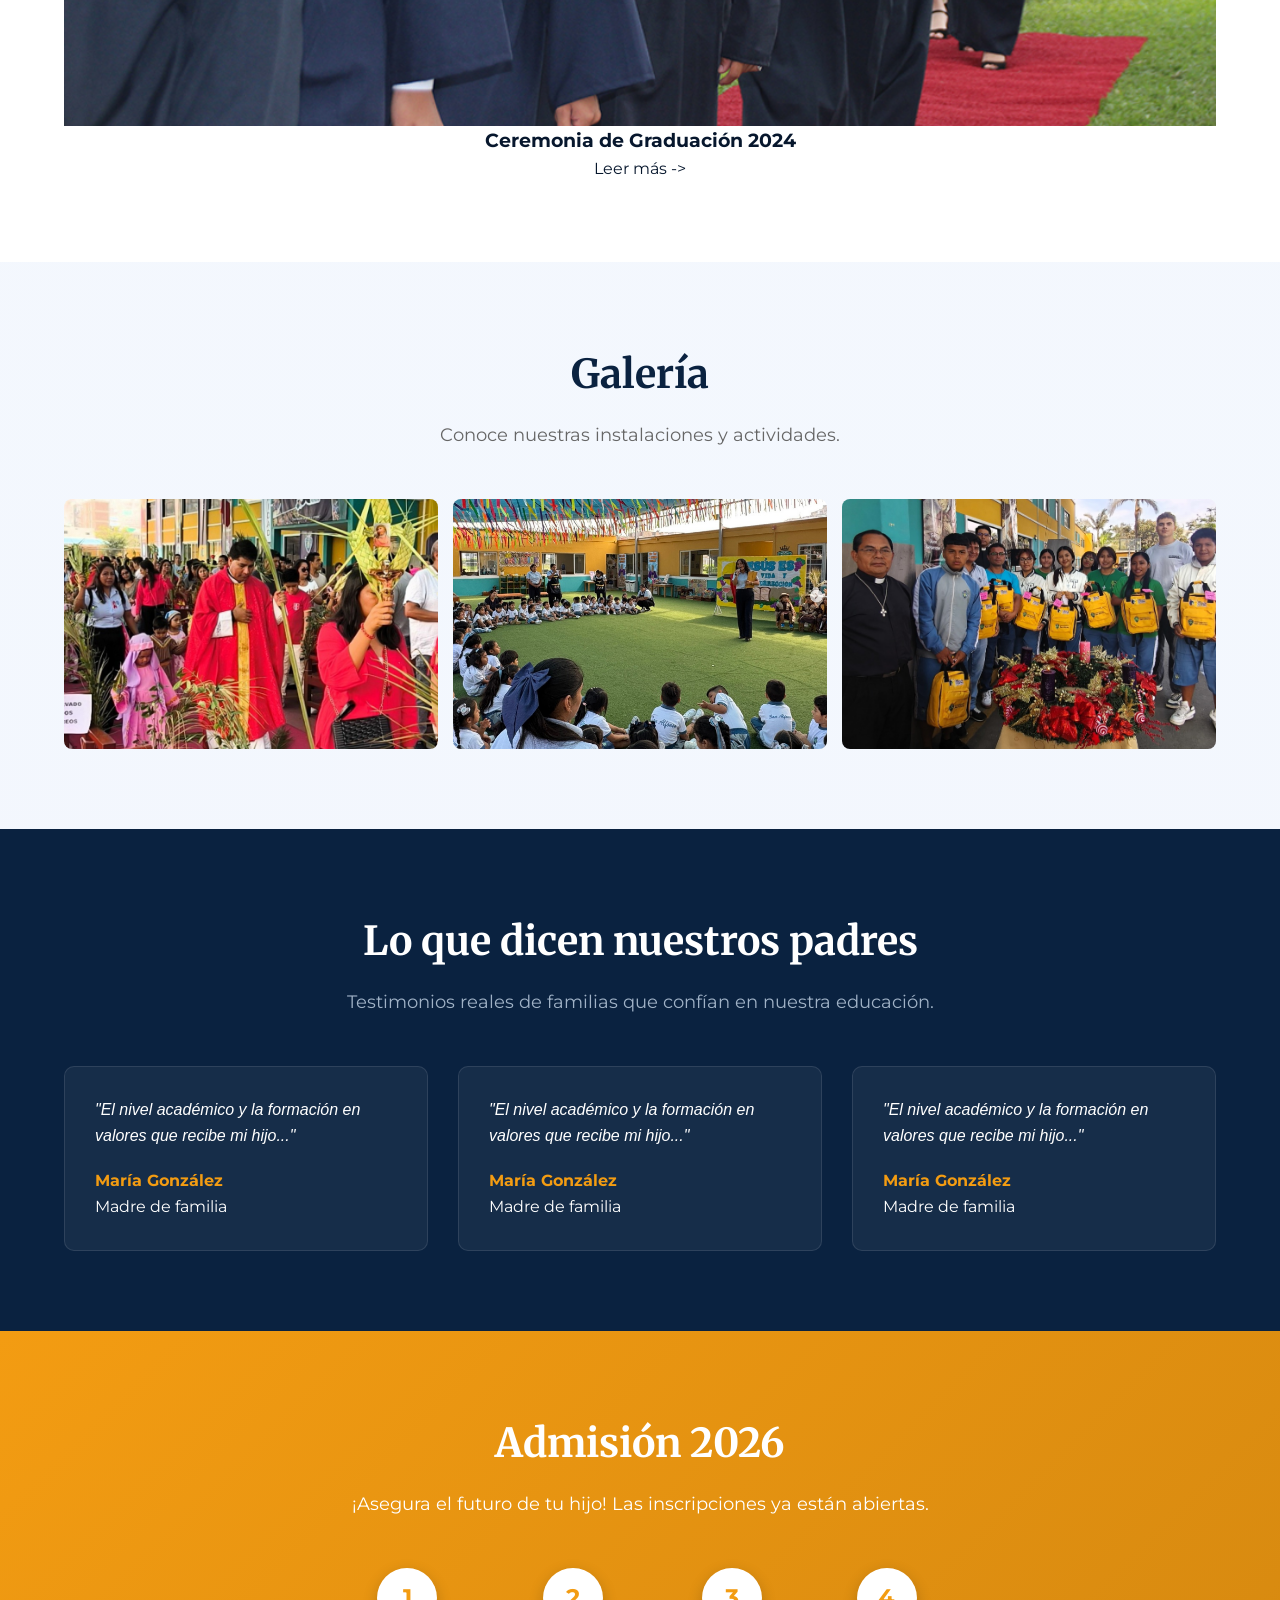
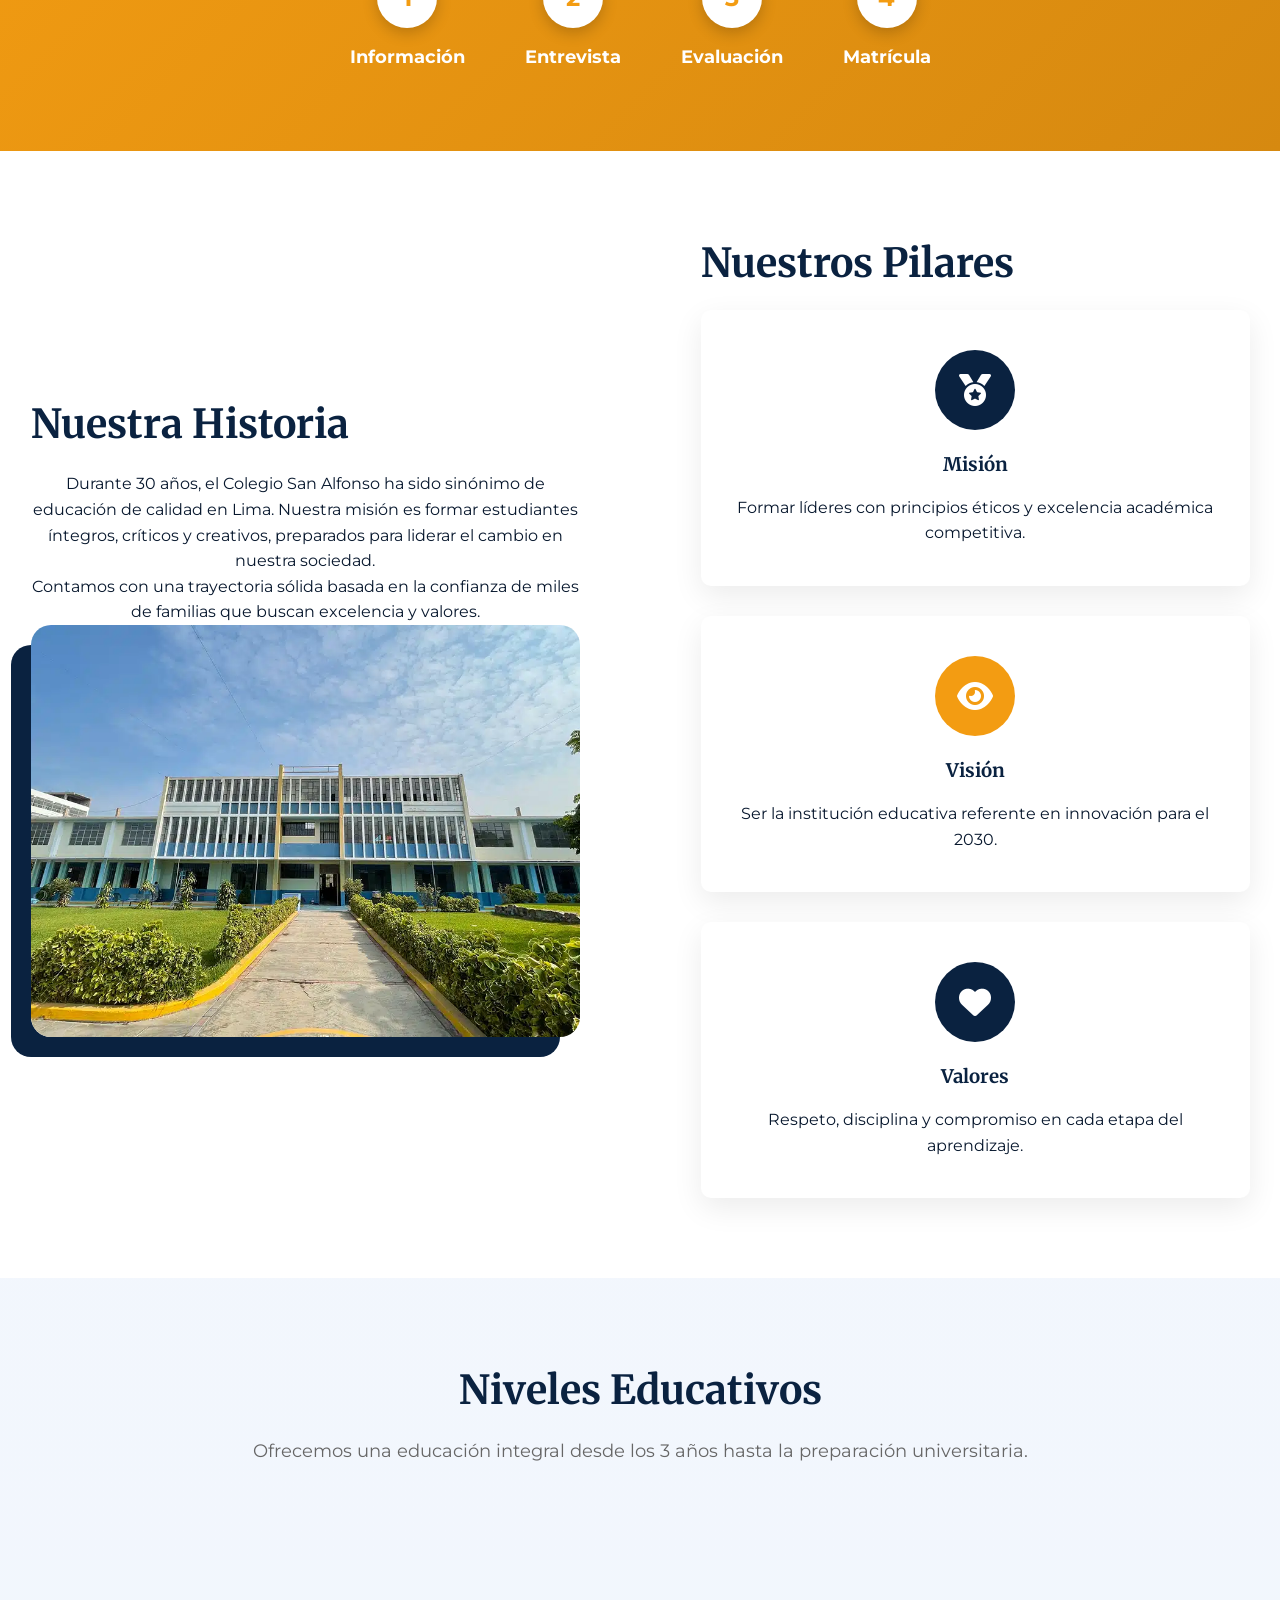
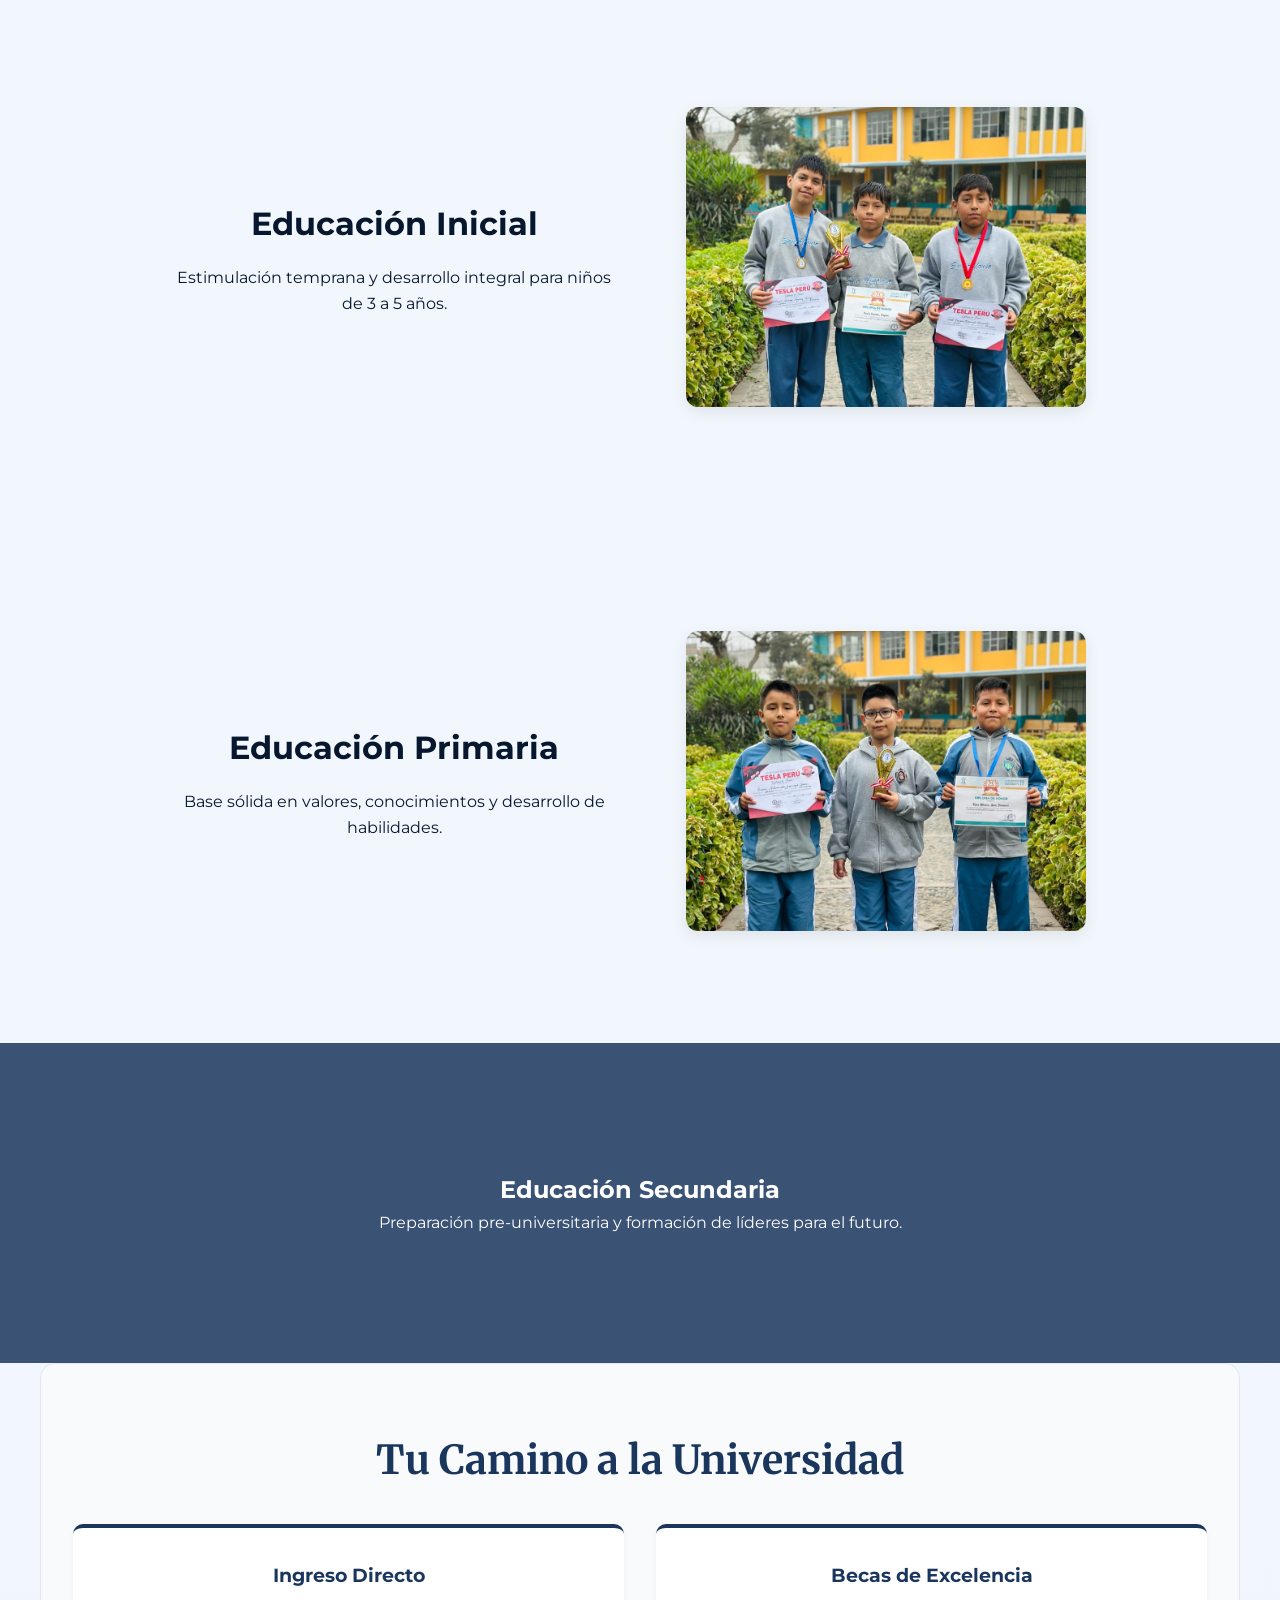
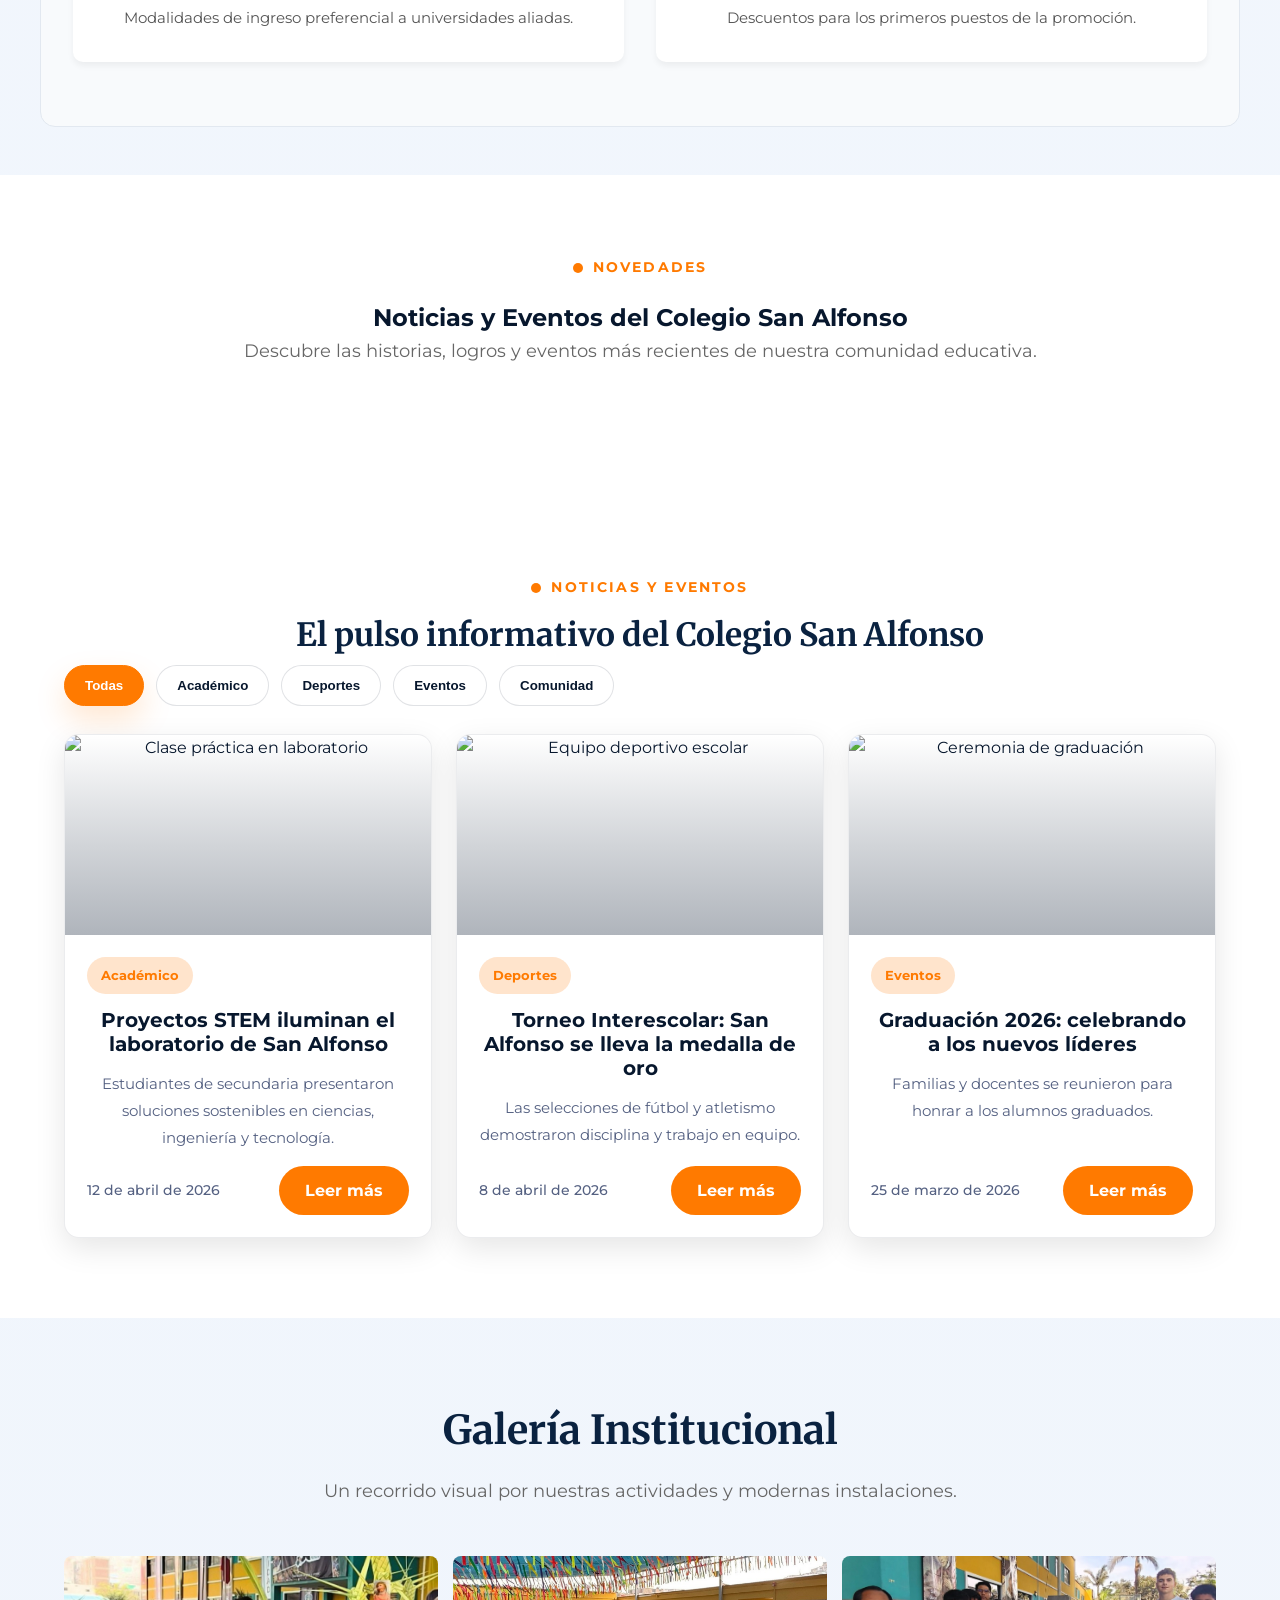
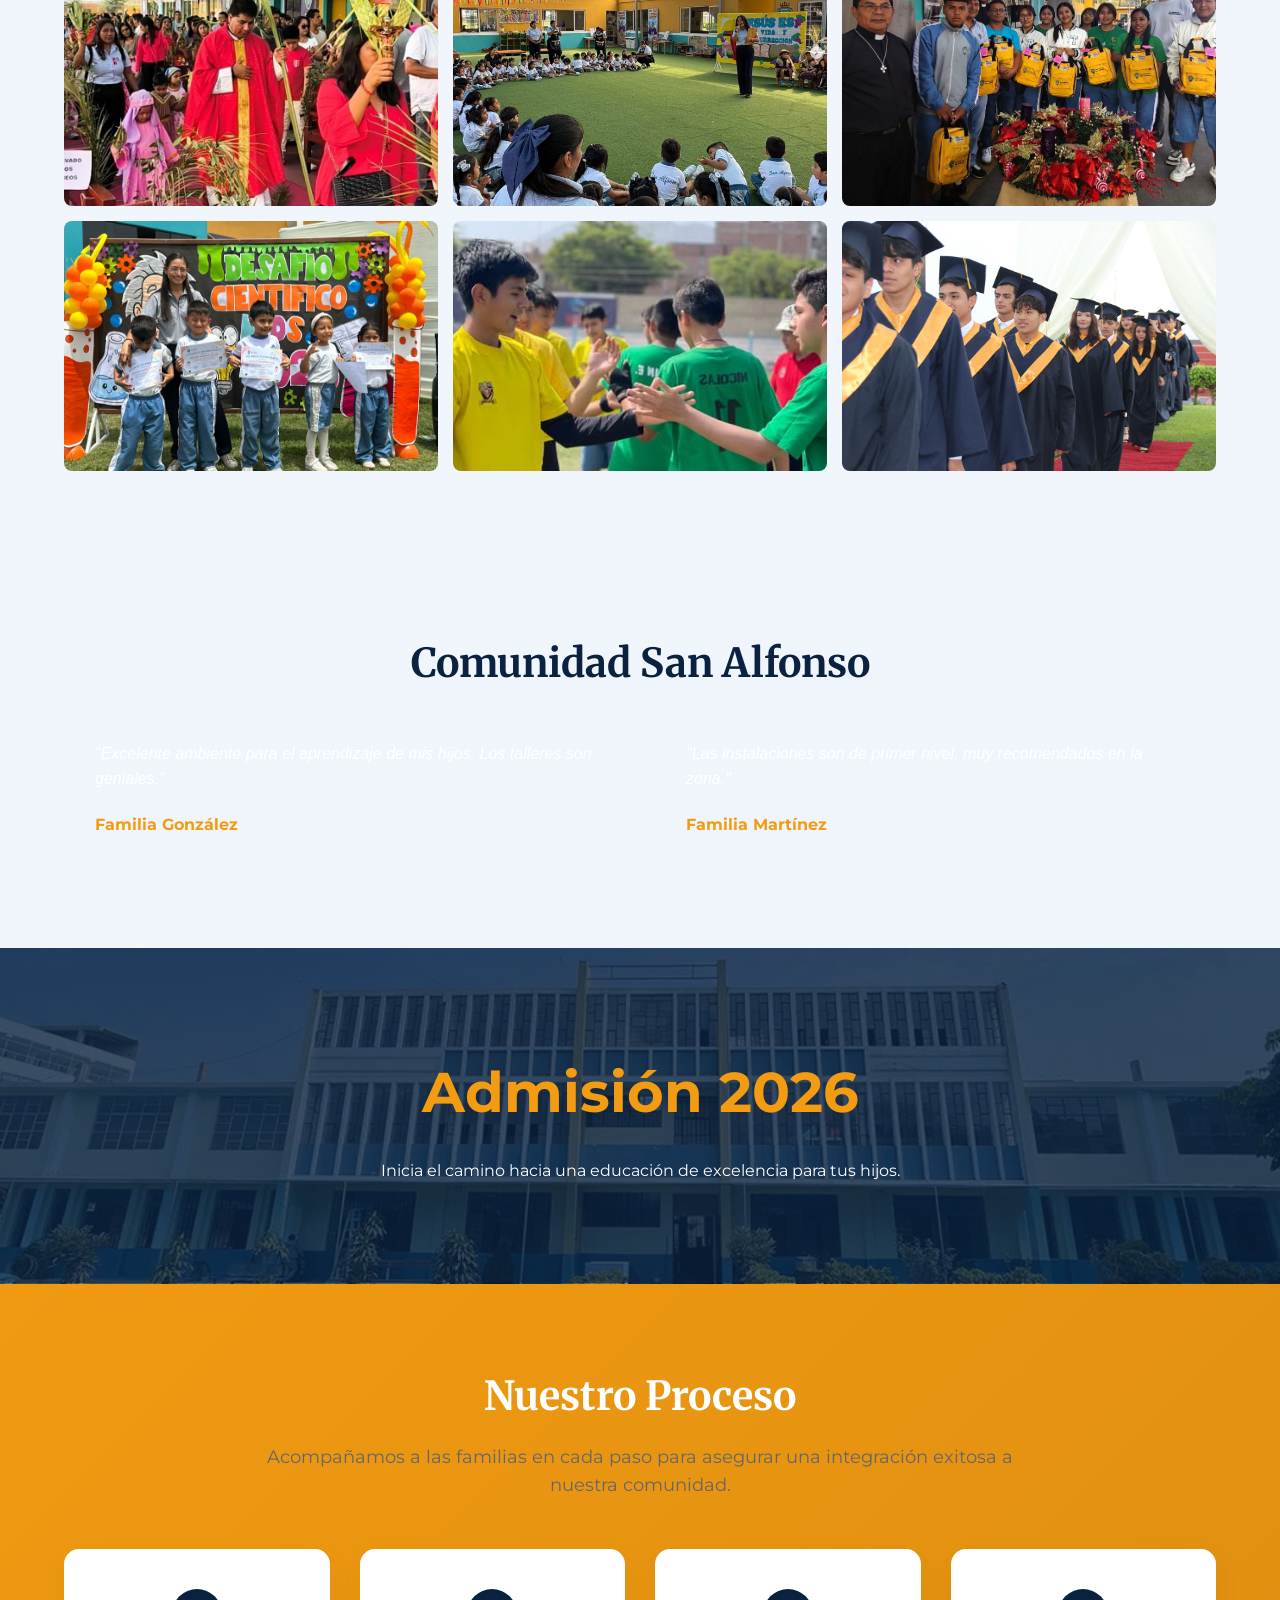
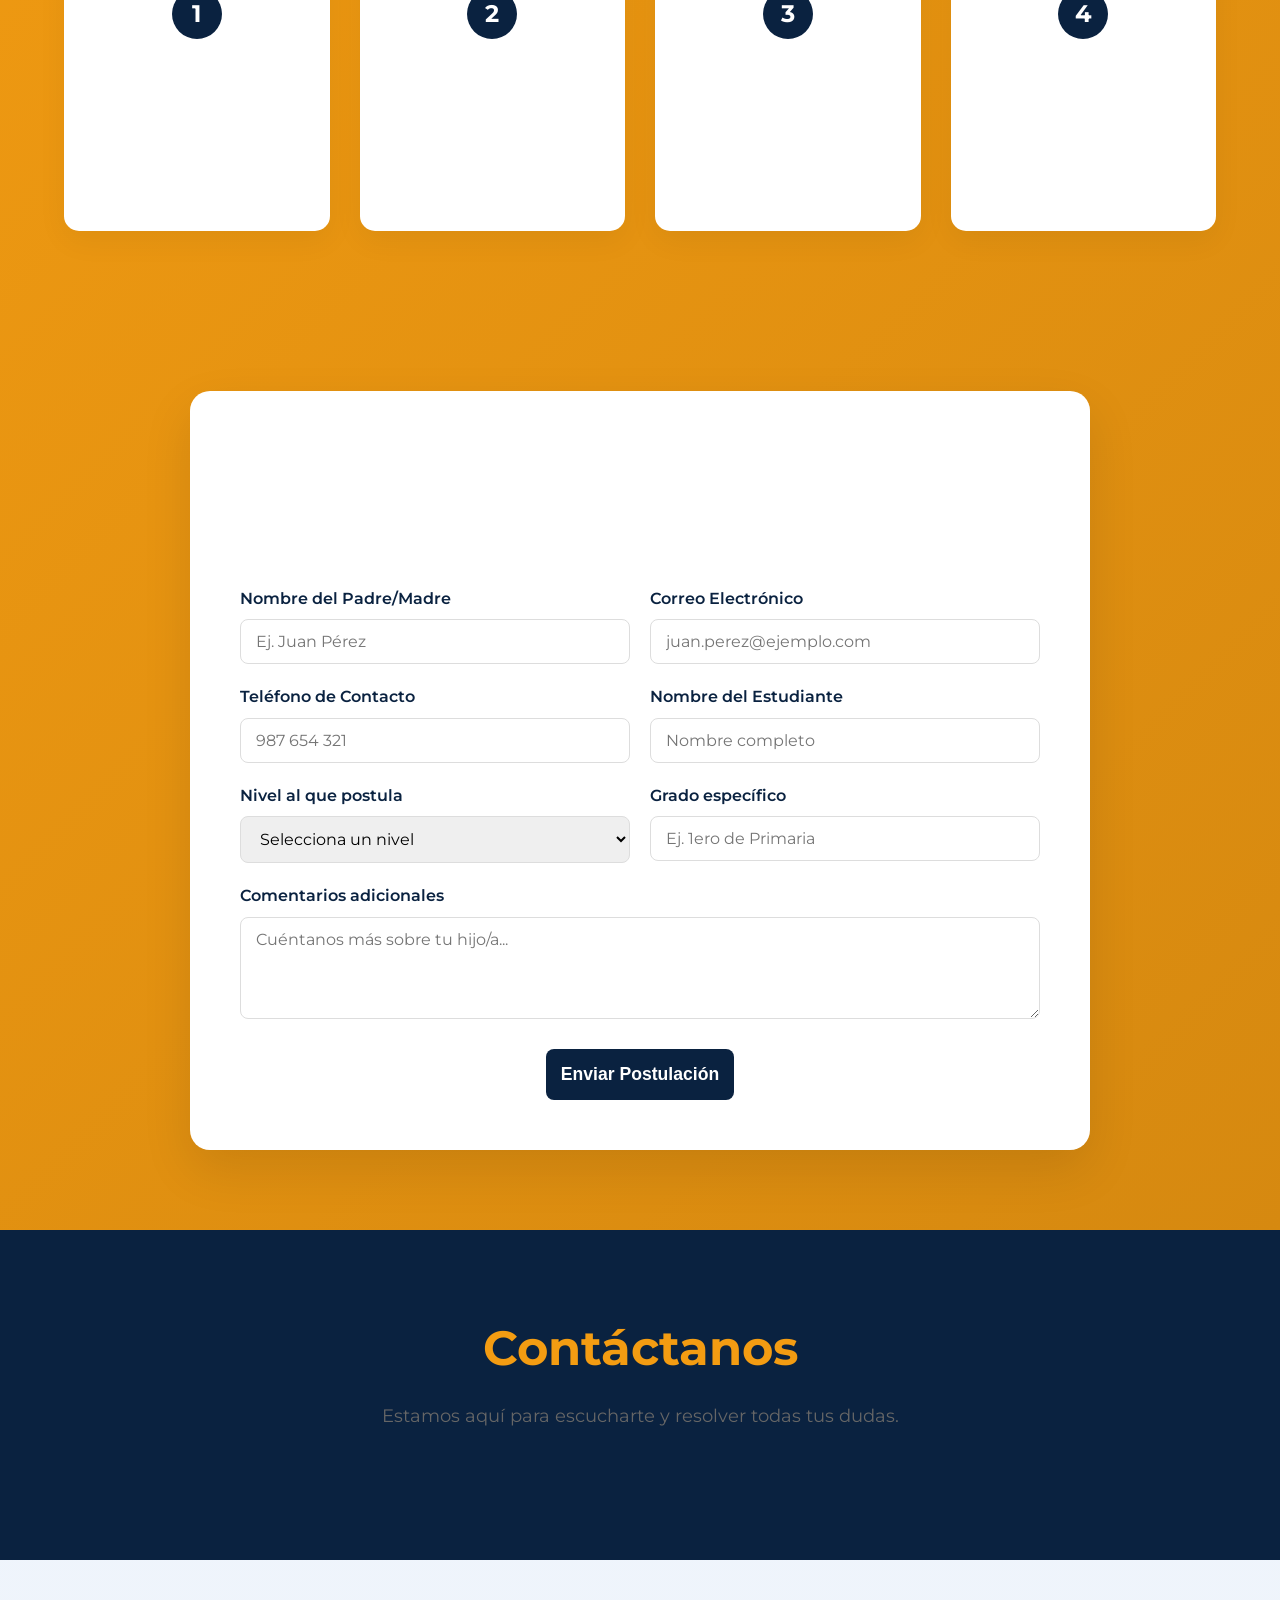
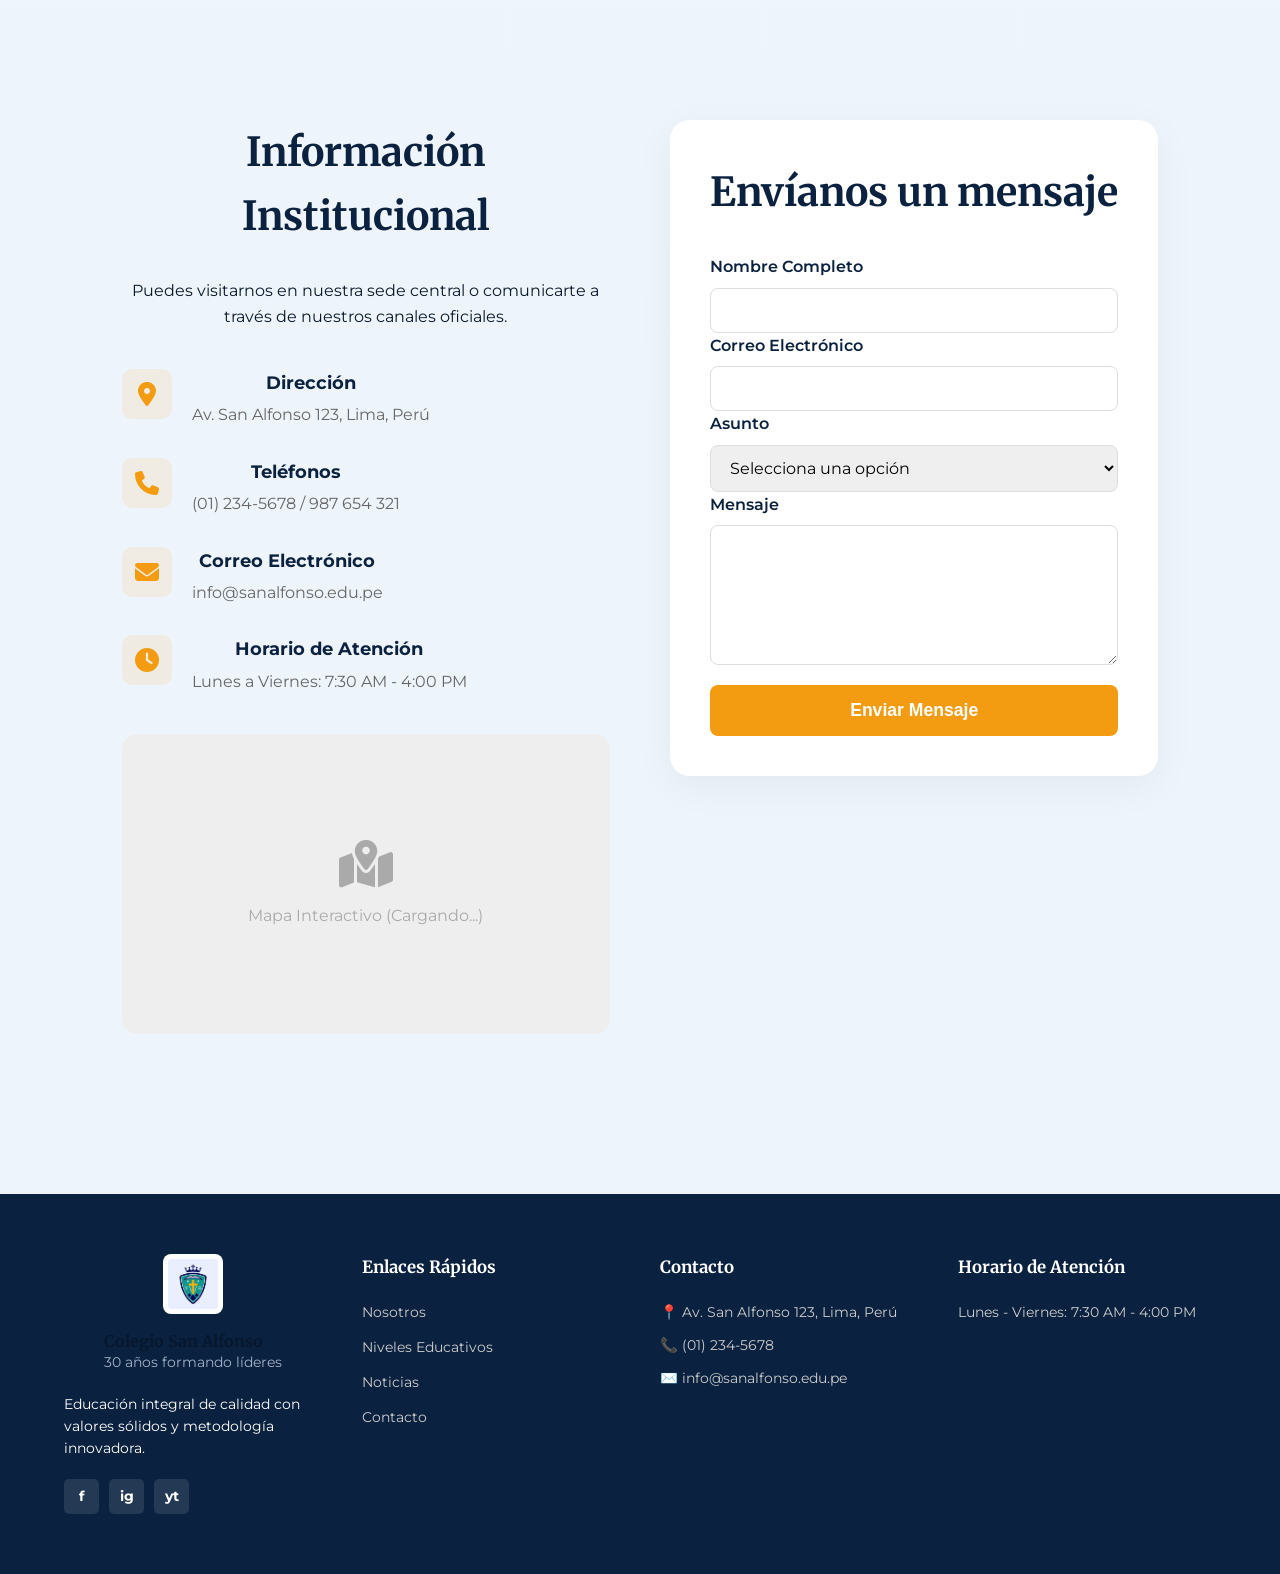
==== commit 97a85c5a: "Integracion completa de todas las secciones en el modelo SPA modular" ====
--- a/inicio.html
+++ b/inicio.html
@@ -16,6 +16,10 @@
 
     <main>
         <div id="home-container"></div>
+        <div id="nosotros-container"></div>
+        <div id="niveles-container"></div>
+        <div id="noticias-container"></div>
+        <div id="galeria-container"></div>
         <div id="admision-container"></div>
         <div id="contacto-container"></div>
     </main>
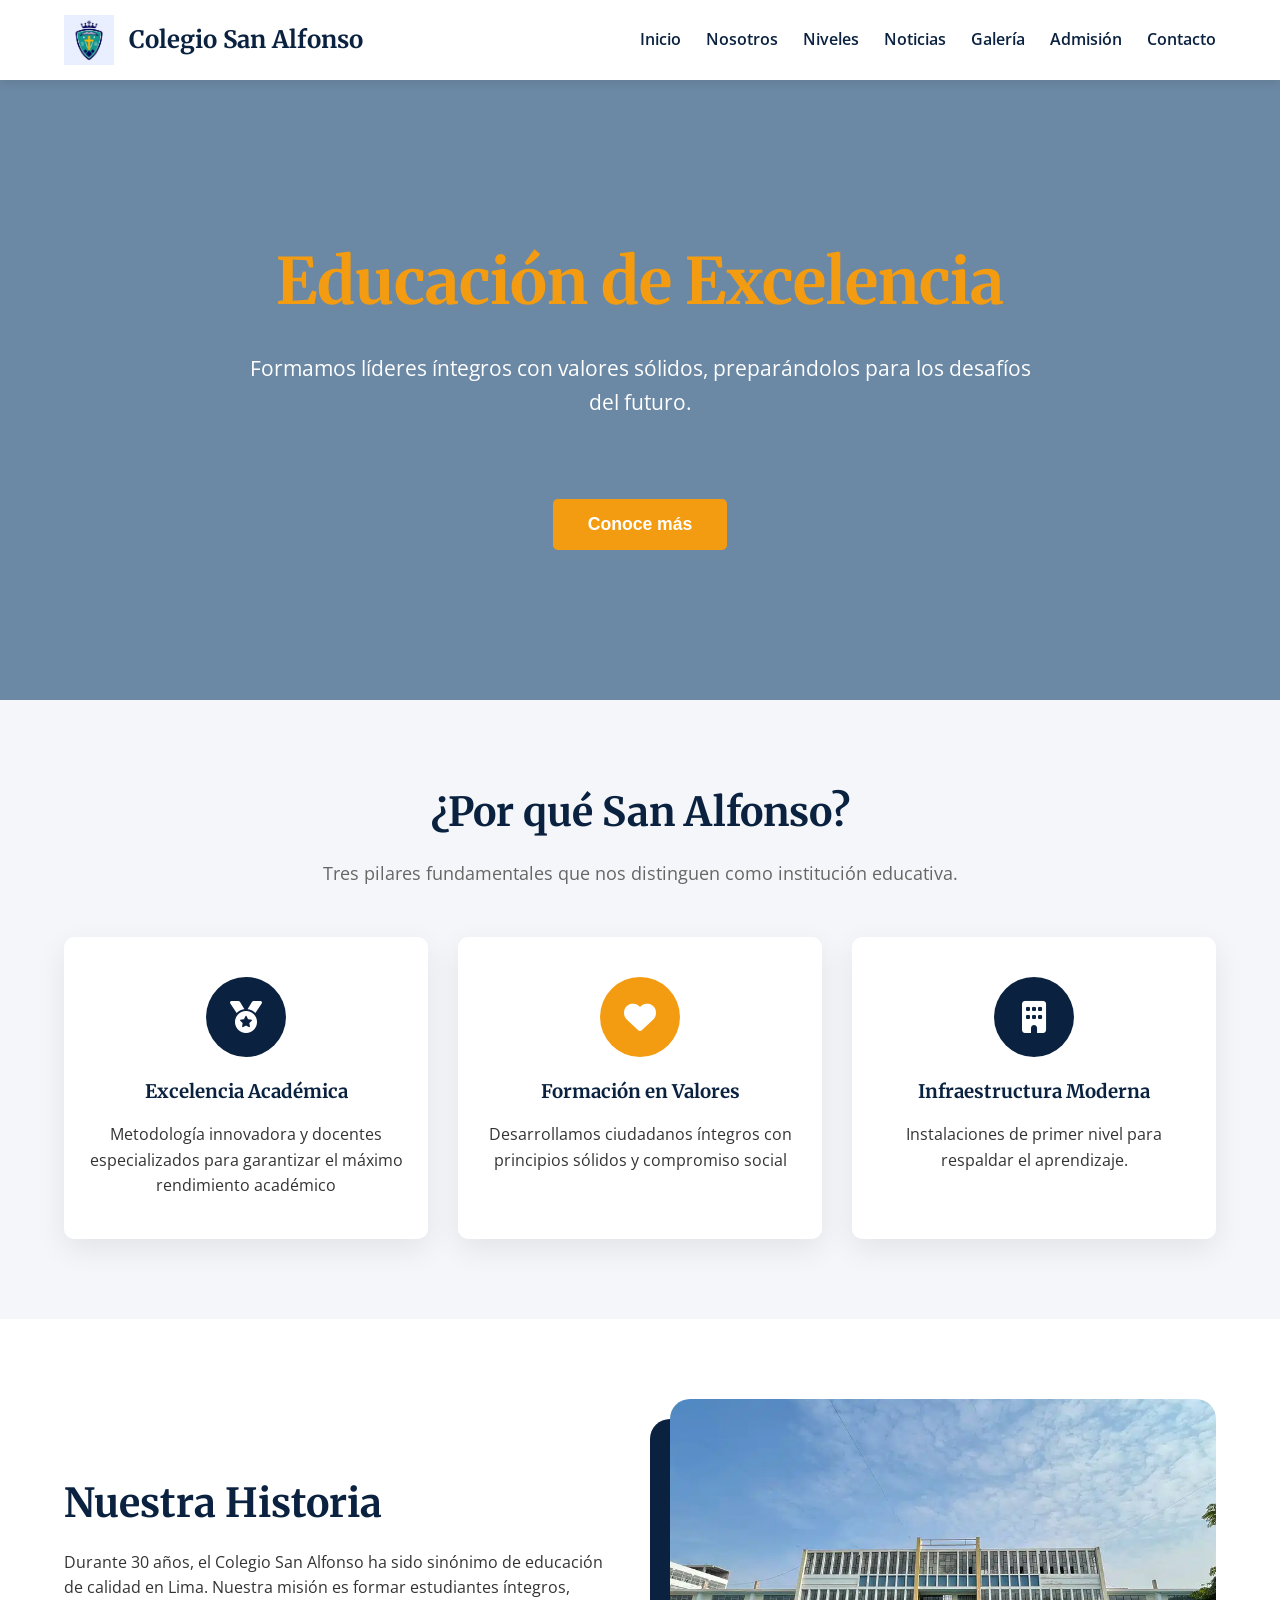
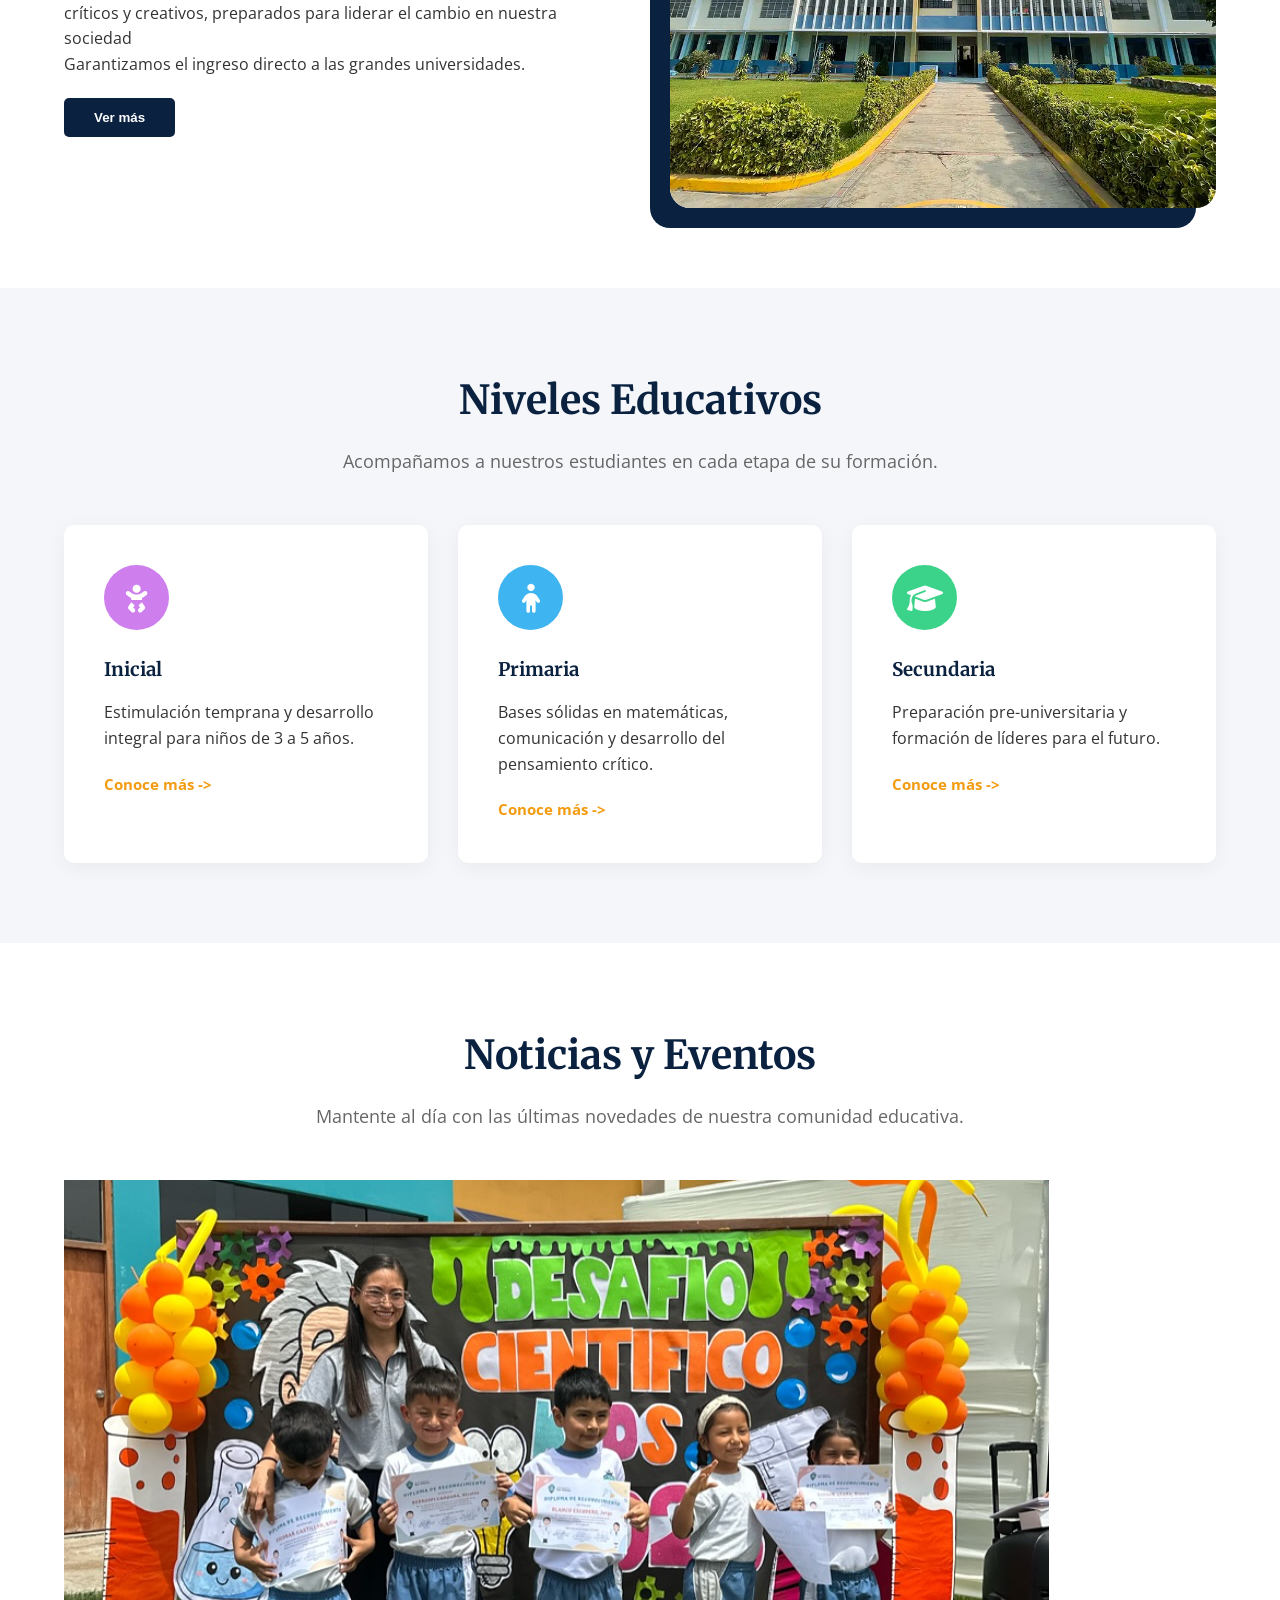
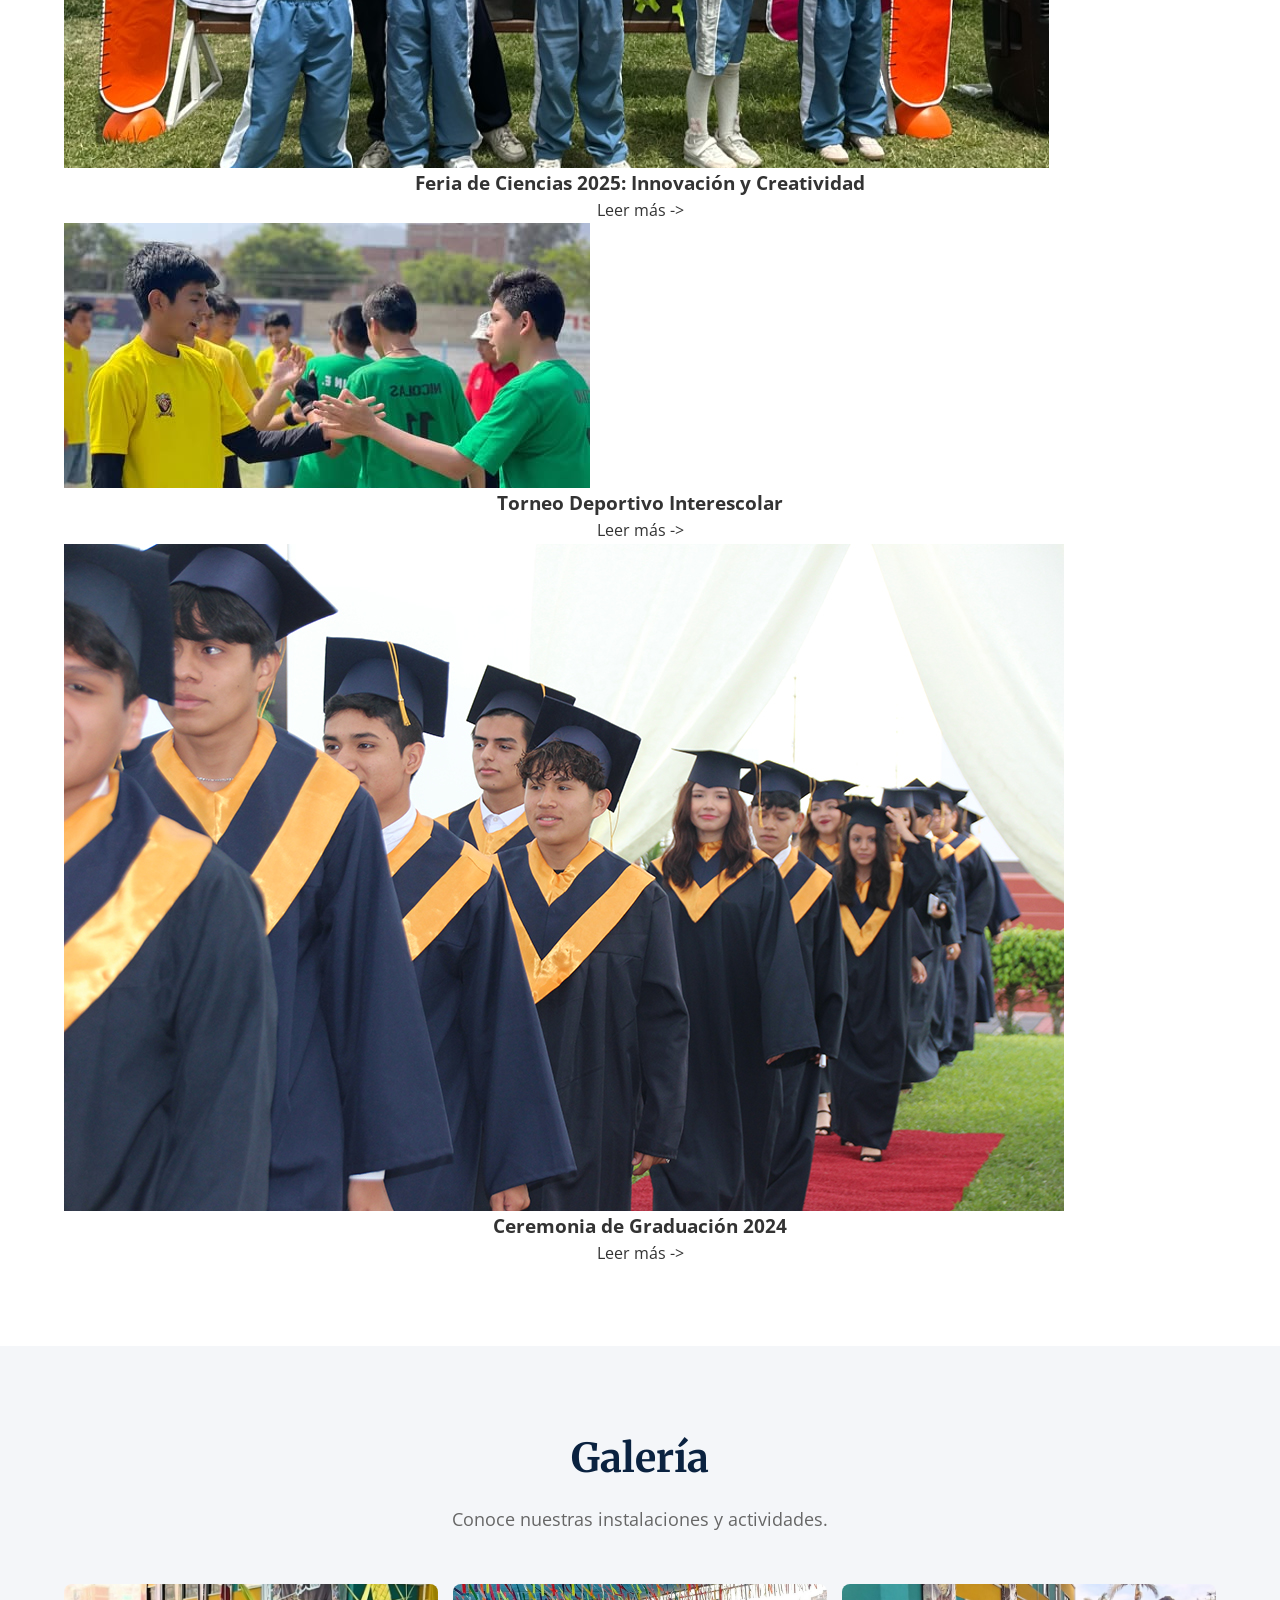
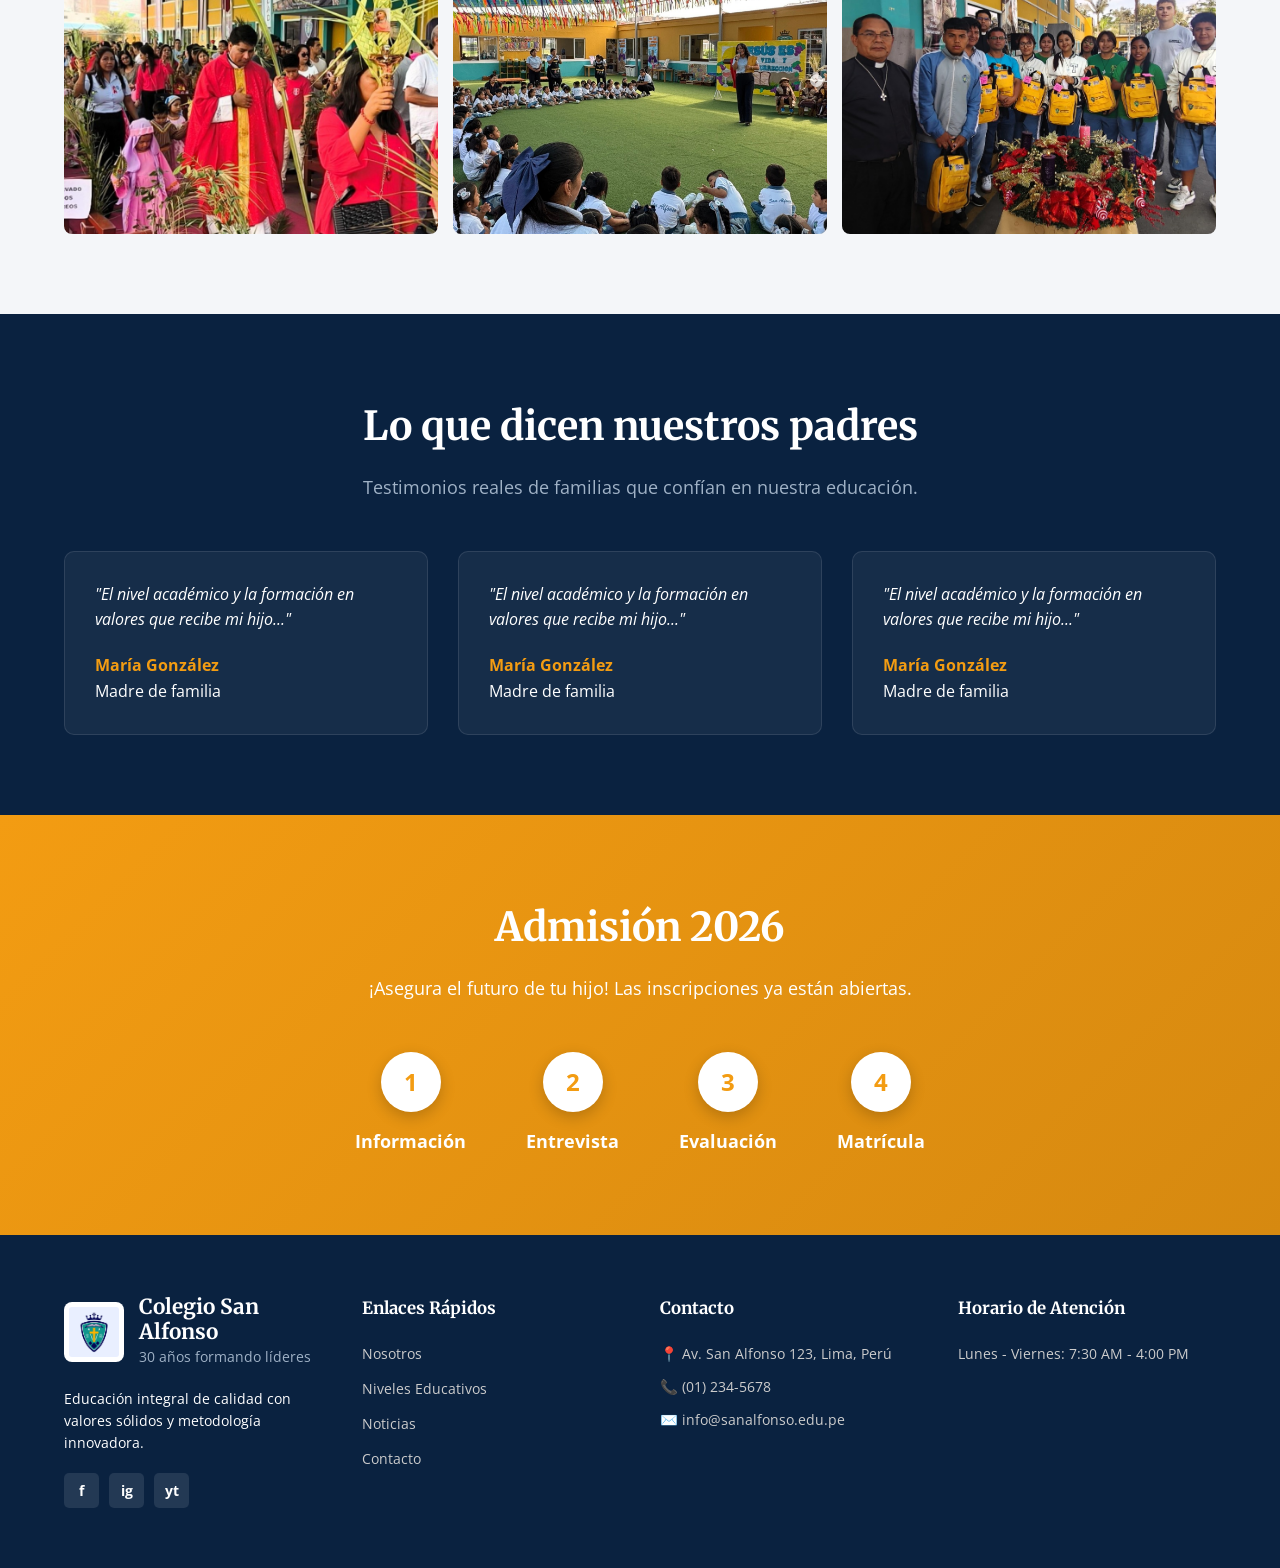
==== commit 72aad39c: "Simulación de error #1 - Se modificó la linea 61 de inicio.html. se cambió por "Garantizamos el ingr" ====
--- a/inicio.html
+++ b/inicio.html
@@ -15,19 +15,160 @@
     <div id="header-container"></div>
 
     <main>
-        <div id="home-container"></div>
-        <div id="nosotros-container"></div>
-        <div id="niveles-container"></div>
-        <div id="noticias-container"></div>
-        <div id="galeria-container"></div>
-        <div id="admision-container"></div>
-        <div id="contacto-container"></div>
+
+        <section id="inicio">
+            <h1>Educación de Excelencia</h1>
+            <p>Formamos líderes íntegros con valores sólidos, preparándolos para los desafíos del futuro.</p>
+            <button>Conoce más</button>
+        </section>
+
+        <section id="por-que">
+            <h2>¿Por qué San Alfonso?</h2>
+            <p>Tres pilares fundamentales que nos distinguen como institución educativa.</p>
+
+            <div class="contenedor-pilares">
+                <article>
+                    <div class="icono-pilar pilar-azul">
+                        <i class="fa-solid fa-medal"></i>
+                    </div>
+                    <h3>Excelencia Académica</h3>
+                    <p>Metodología innovadora y docentes especializados para garantizar el máximo rendimiento académico</p>
+                </article>
+                <article>
+                    <div class="icono-pilar pilar-dorado">
+                        <i class="fa-solid fa-heart"></i>
+                    </div>
+                    <h3>Formación en Valores</h3>
+                    <p>Desarrollamos ciudadanos íntegros con principios sólidos y compromiso social</p>
+                </article>
+                <article>
+                    <div class="icono-pilar pilar-azul">
+                        <i class="fa-solid fa-building"></i>
+                    </div>
+                    <h3>Infraestructura Moderna</h3>
+                    <p>Instalaciones de primer nivel para respaldar el aprendizaje.</p>
+                </article>
+            </div>
+        </section>
+
+        <section id="nosotros">
+            <div>
+                <h2>Nuestra Historia</h2>
+                <p>Durante 30 años, el Colegio San Alfonso ha sido sinónimo de educación de calidad en Lima.
+                    Nuestra misión es formar estudiantes íntegros, críticos y creativos, preparados para liderar
+                    el cambio en nuestra sociedad</p>
+                <p>Garantizamos el ingreso directo a las grandes universidades.</p>
+                <button>Ver más</button>
+            </div>
+            <div>
+                <img src="assets/images/campus.png" alt="Campus del Colegio San Alfonso">
+            </div>
+        </section>
+
+        <section id="niveles">
+            <h2>Niveles Educativos</h2>
+            <p>Acompañamos a nuestros estudiantes en cada etapa de su formación.</p>
+
+            <div class="contenedor-niveles">
+                <article>
+                    <div class="icono-nivel nivel-inicial">
+                        <i class="fa-solid fa-baby"></i>
+                    </div>
+                    <h3>Inicial</h3>
+                    <p>Estimulación temprana y desarrollo integral para niños de 3 a 5 años.</p>
+                    <a href="pages/niveles/inicial/inicial.html">Conoce más -></a>
+                </article>
+                <article>
+                    <div class="icono-nivel nivel-primaria">
+                        <i class="fa-solid fa-child"></i>
+                    </div>
+                    <h3>Primaria</h3>
+                    <p>Bases sólidas en matemáticas, comunicación y desarrollo del pensamiento crítico.</p>
+                    <a href="pages/niveles/primaria/primaria.html">Conoce más -></a>
+                </article>
+                <article>
+                    <div class="icono-nivel nivel-secundaria">
+                        <i class="fa-solid fa-graduation-cap"></i>
+                    </div>
+                    <h3>Secundaria</h3>
+                    <p>Preparación pre-universitaria y formación de líderes para el futuro.</p>
+                    <a href="pages/niveles/secundaria/secundaria.html">Conoce más -></a>
+                </article>
+            </div>
+        </section>
+
+        <section id="noticias">
+            <h2>Noticias y Eventos</h2>
+            <p>Mantente al día con las últimas novedades de nuestra comunidad educativa.</p>
+
+            <div class="contenedor-noticias">
+                <article>
+                    <img src="assets/images/noticiasCiencias.png" alt="Feria de Ciencias">
+                    <h3>Feria de Ciencias 2025: Innovación y Creatividad</h3>
+                    <a href="#">Leer más -></a>
+                </article>
+                <article>
+                    <img src="assets/images/noticiasDeporte.png" alt="Torneo Deportivo">
+                    <h3>Torneo Deportivo Interescolar</h3>
+                    <a href="#">Leer más -></a>
+                </article>
+                <article>
+                    <img src="assets/images/noticiasGraduación.png" alt="Ceremonia Graduación">
+                    <h3>Ceremonia de Graduación 2024</h3>
+                    <a href="#">Leer más -></a>
+                </article>
+            </div>
+        </section>
+
+        <section id="galeria">
+            <h2>Galería</h2>
+            <p>Conoce nuestras instalaciones y actividades.</p>
+            <div class="grid-galeria">
+                <img src="assets/images/galeria1.png" alt="Actividad 1">
+                <img src="assets/images/galeria2.png" alt="Actividad 2">
+                <img src="assets/images/galeria3.png" alt="Actividad 3">
+            </div>
+        </section>
+
+        <section id="testimonios">
+            <h2>Lo que dicen nuestros padres</h2>
+            <p>Testimonios reales de familias que confían en nuestra educación.</p>
+
+            <div class="contenedor-testimonios">
+                <article>
+                    <p>"El nivel académico y la formación en valores que recibe mi hijo..."</p>
+                    <h4>María González</h4>
+                    <span>Madre de familia</span>
+                </article>
+                <article>
+                    <p>"El nivel académico y la formación en valores que recibe mi hijo..."</p>
+                    <h4>María González</h4>
+                    <span>Madre de familia</span>
+                </article>
+                <article>
+                    <p>"El nivel académico y la formación en valores que recibe mi hijo..."</p>
+                    <h4>María González</h4>
+                    <span>Madre de familia</span>
+                </article>
+            </div>
+        </section>
+
+        <section id="admision">
+            <h2>Admisión 2026</h2>
+            <p>¡Asegura el futuro de tu hijo! Las inscripciones ya están abiertas.</p>
+            <ol>
+                <li>Información</li>
+                <li>Entrevista</li>
+                <li>Evaluación</li>
+                <li>Matrícula</li>
+            </ol>
+        </section>
+
     </main>
 
     <div id="footer-container"></div>
 
     <script src="js/header-footer.js"></script>
-    <script src="js/loader.js"></script>
 
 </body>
 
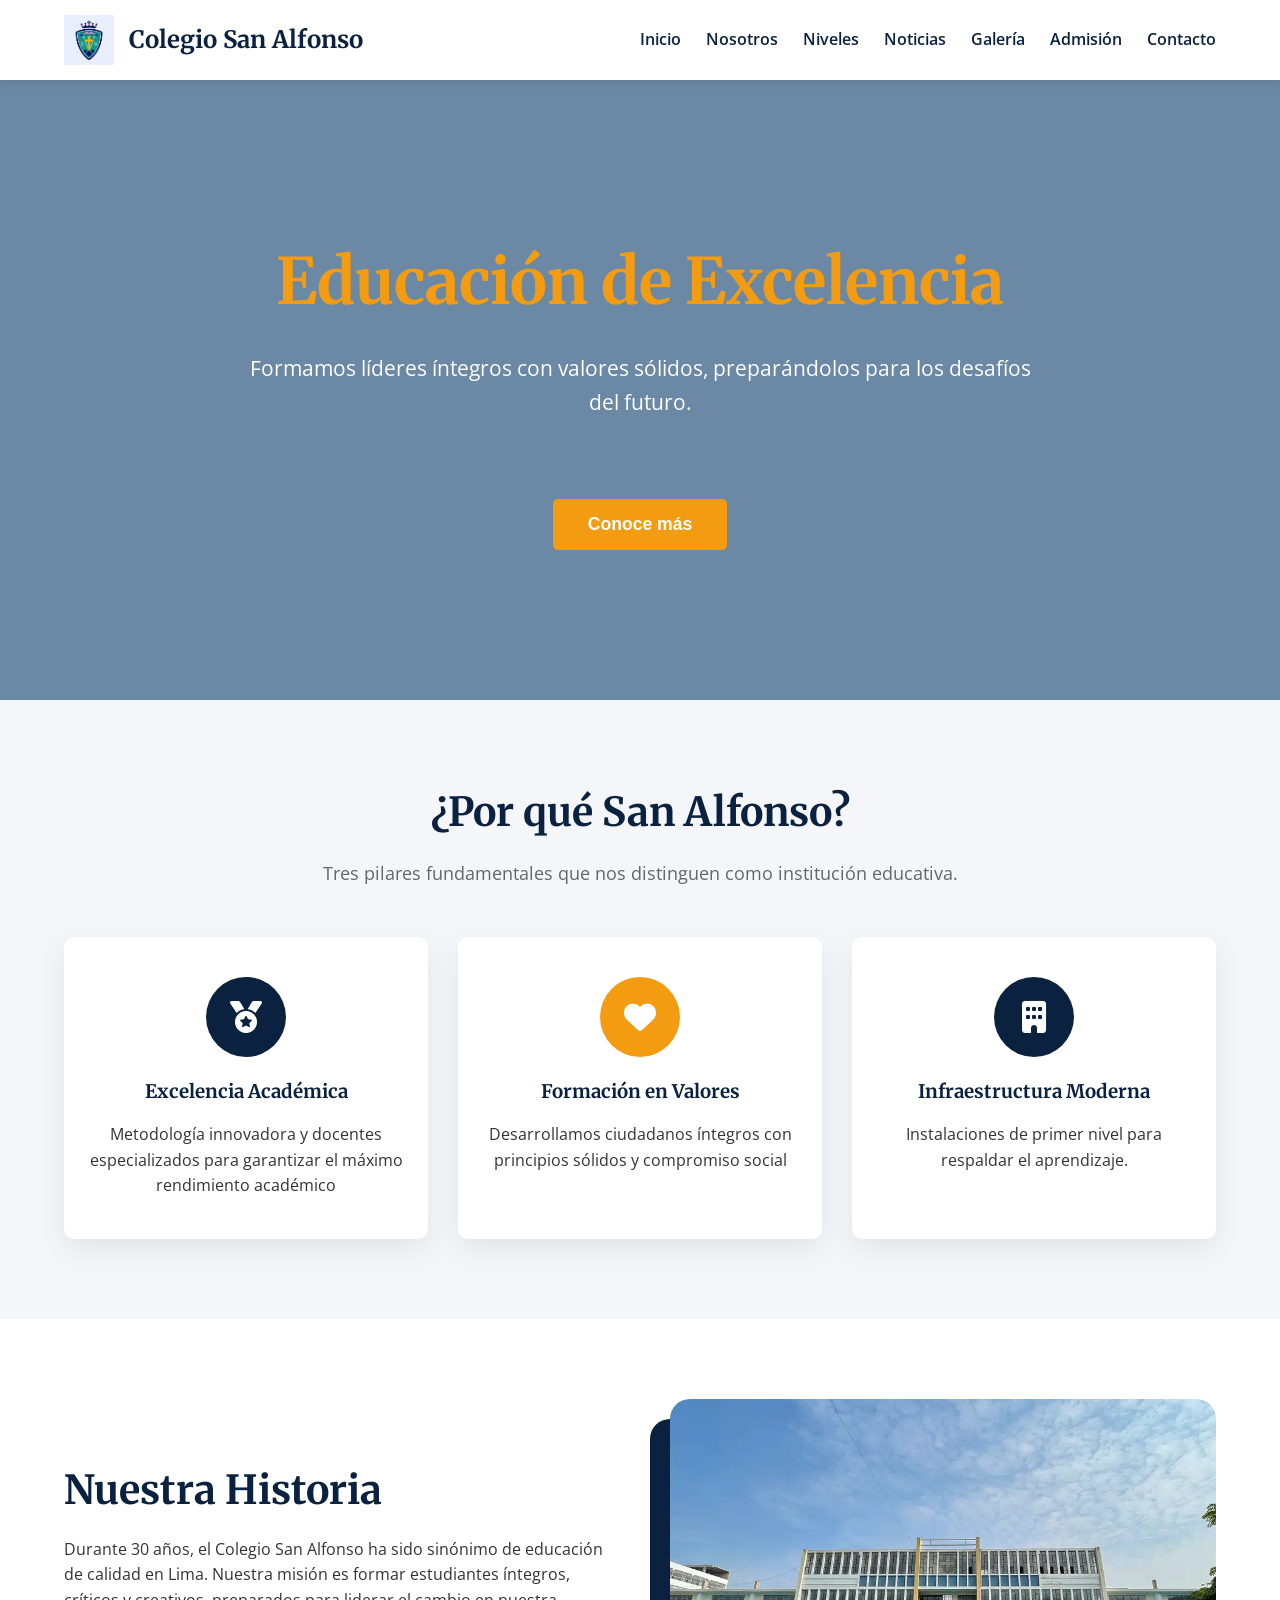
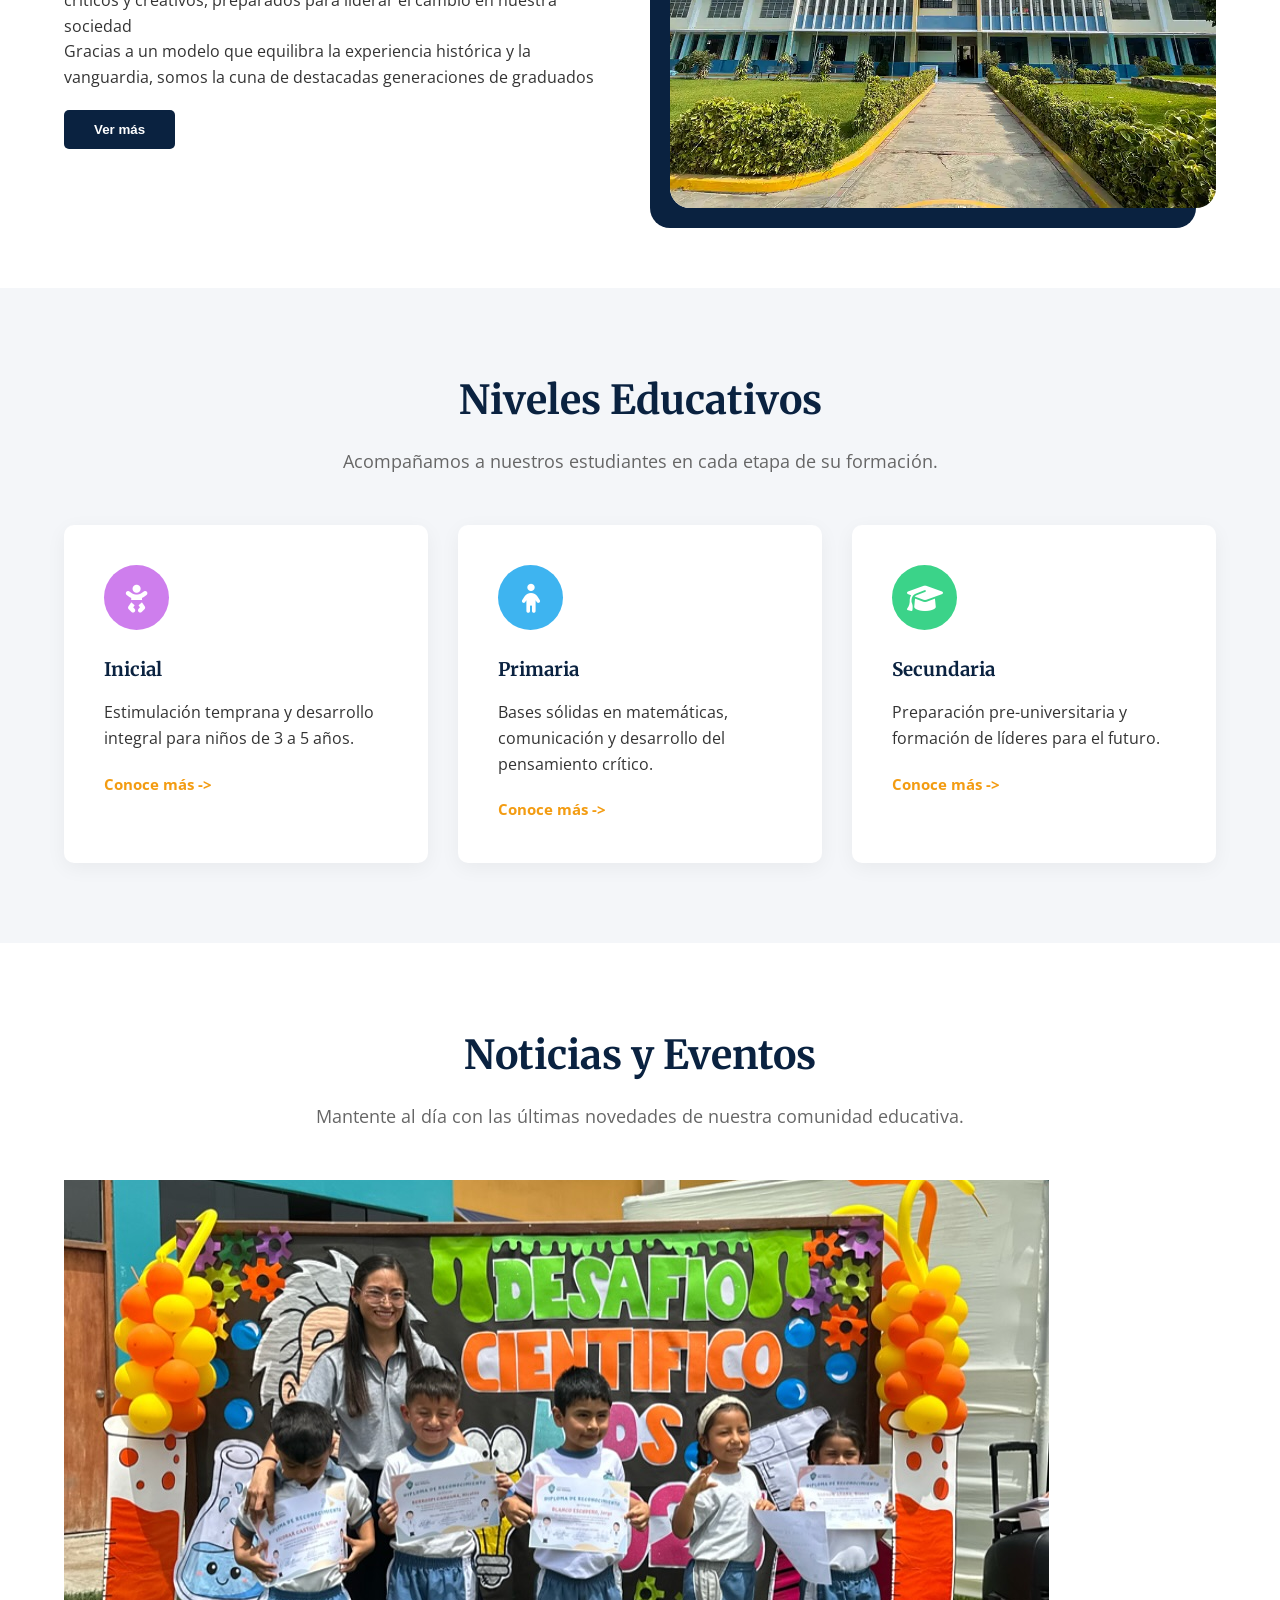
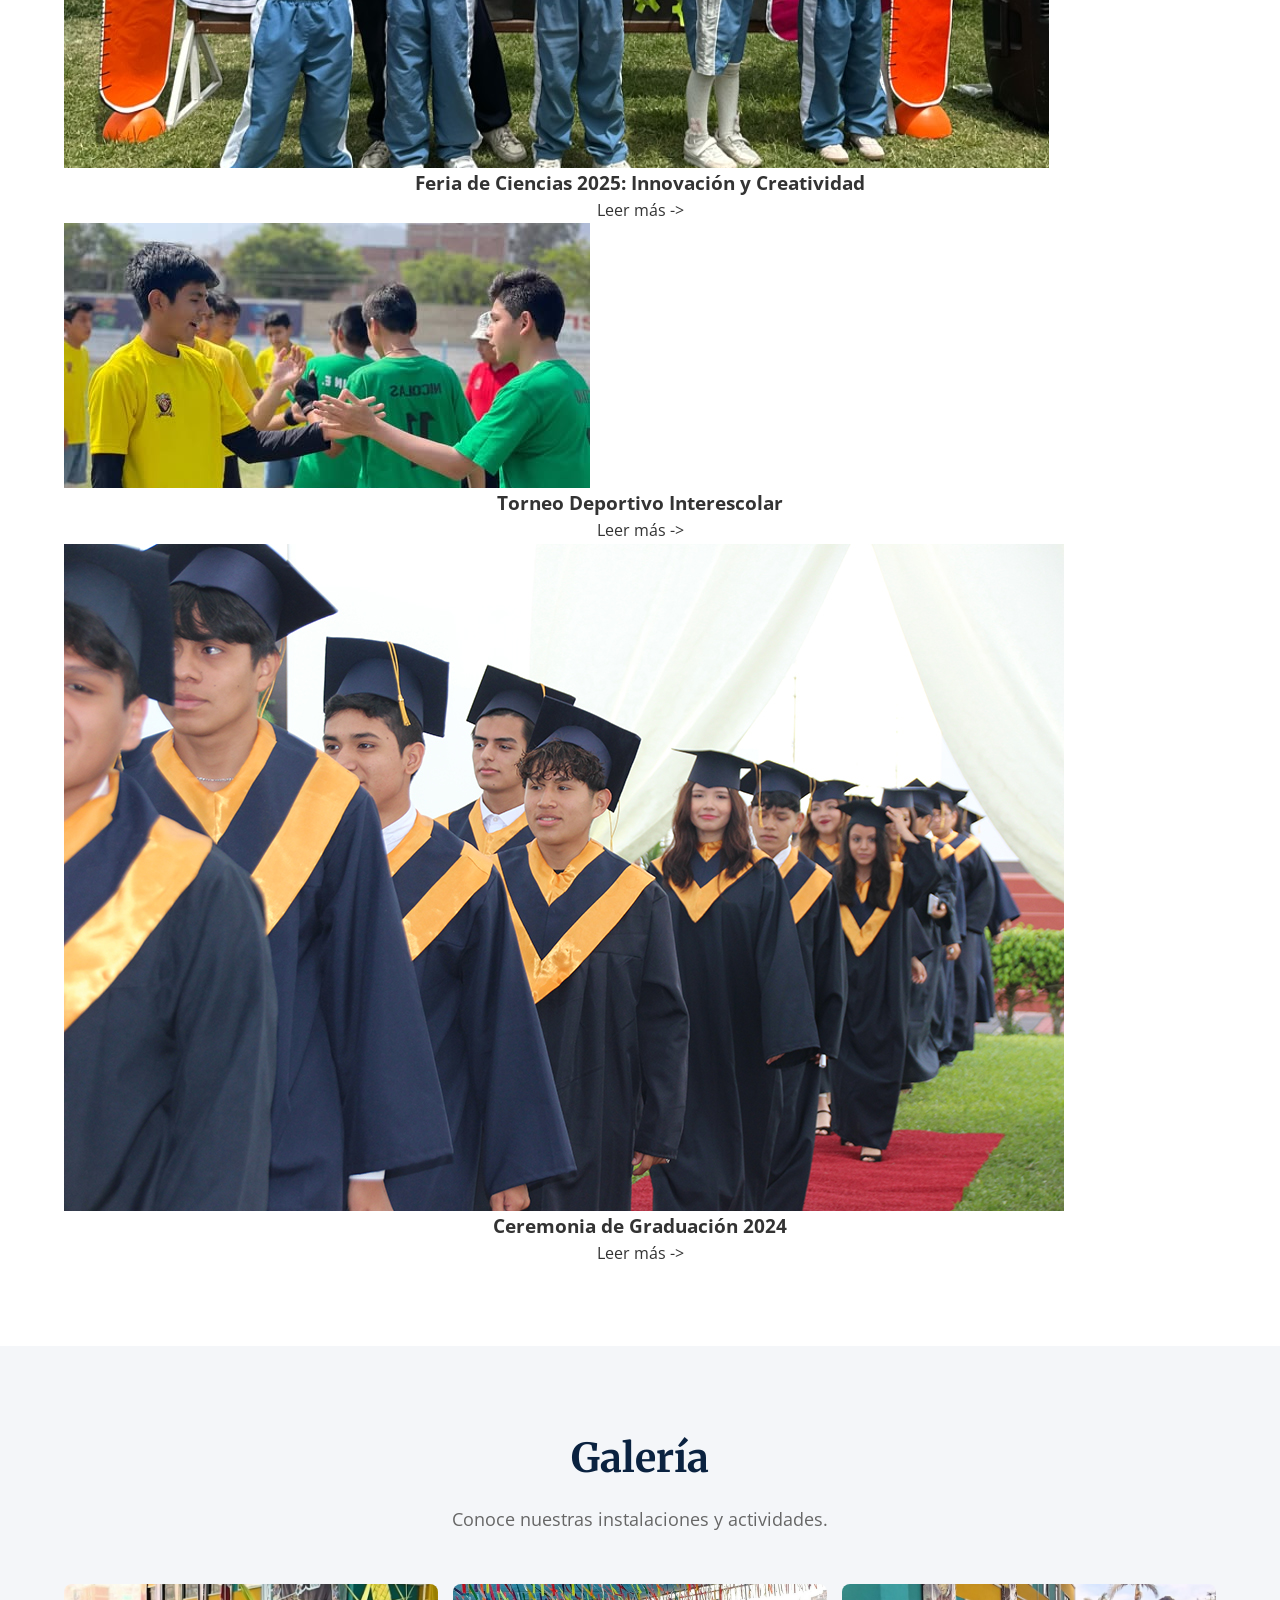
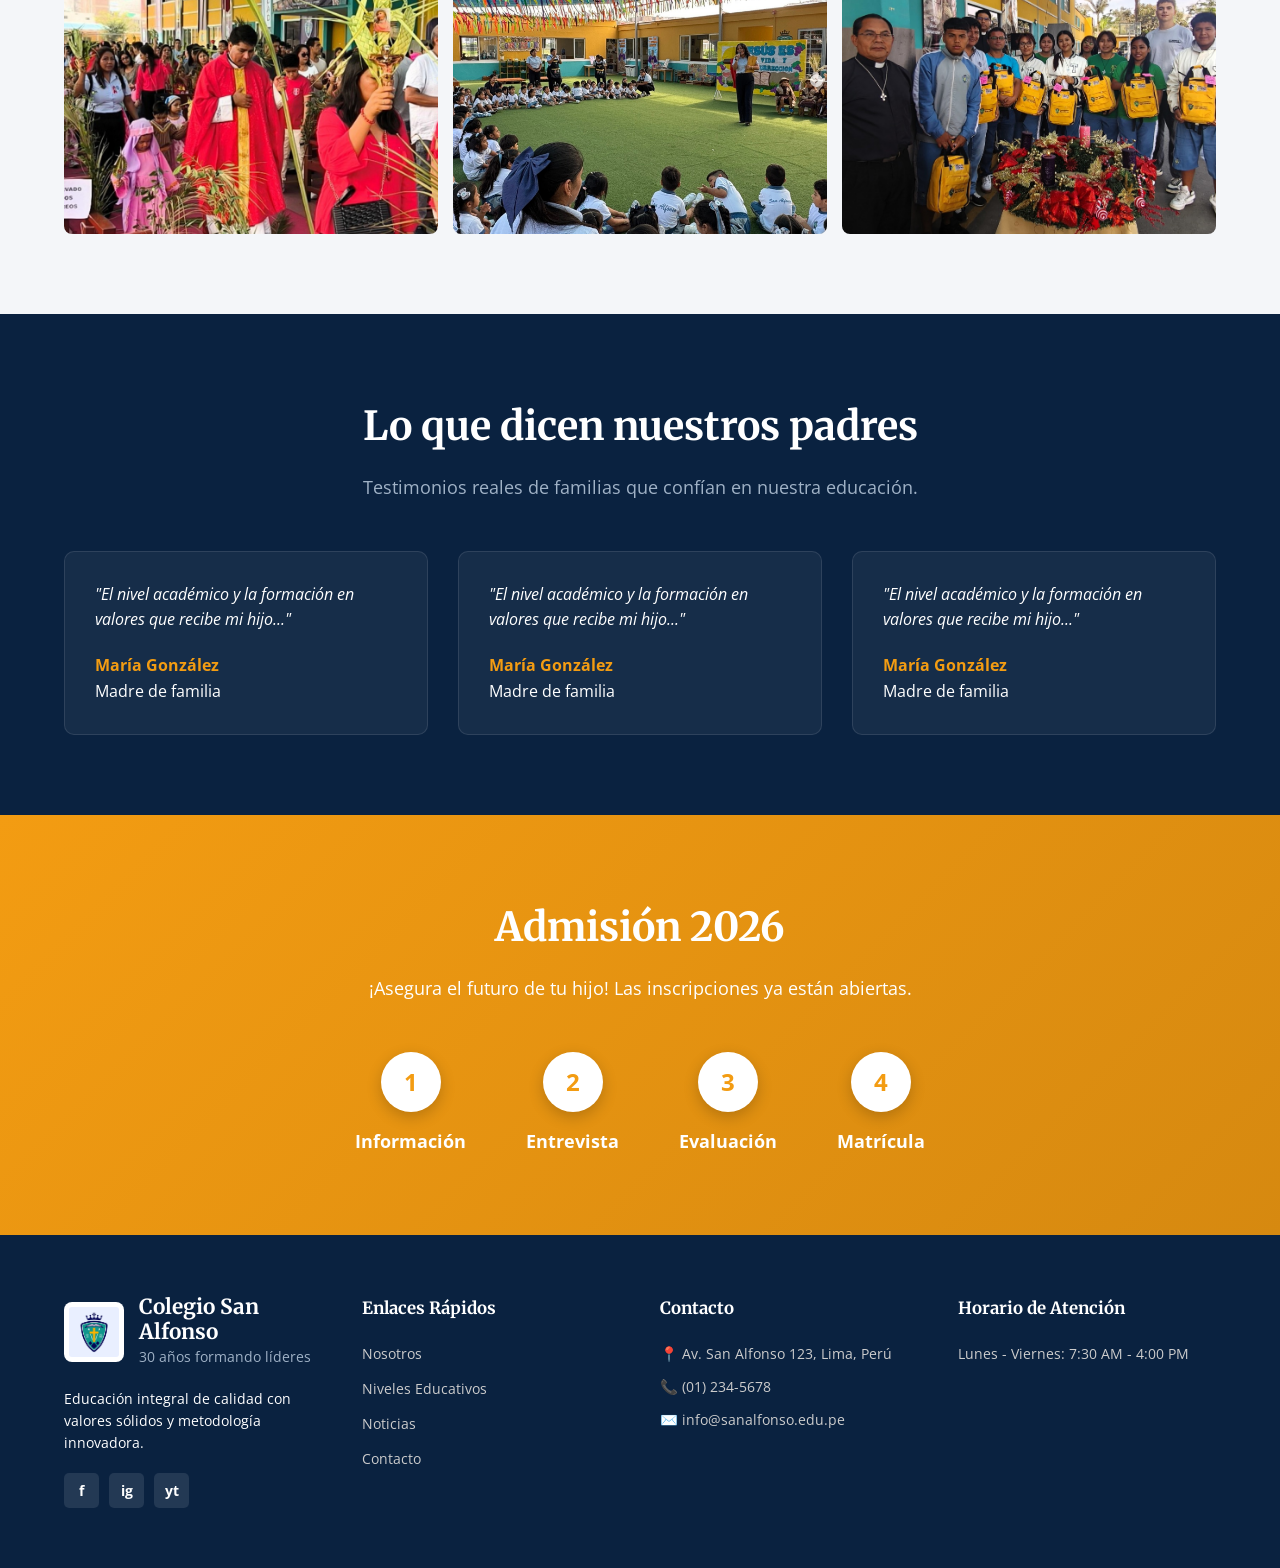
==== commit d9aa26f2: "Comentario - Linea 60" ====
--- a/inicio.html
+++ b/inicio.html
@@ -57,7 +57,7 @@
                 <p>Durante 30 años, el Colegio San Alfonso ha sido sinónimo de educación de calidad en Lima.
                     Nuestra misión es formar estudiantes íntegros, críticos y creativos, preparados para liderar
                     el cambio en nuestra sociedad</p>
-                <p>Garantizamos el ingreso directo a las grandes universidades.</p>
+                <p>Gracias a un modelo que equilibra la experiencia histórica y la vanguardia, somos la cuna de destacadas generaciones de graduados</p>
                 <button>Ver más</button>
             </div>
             <div>
